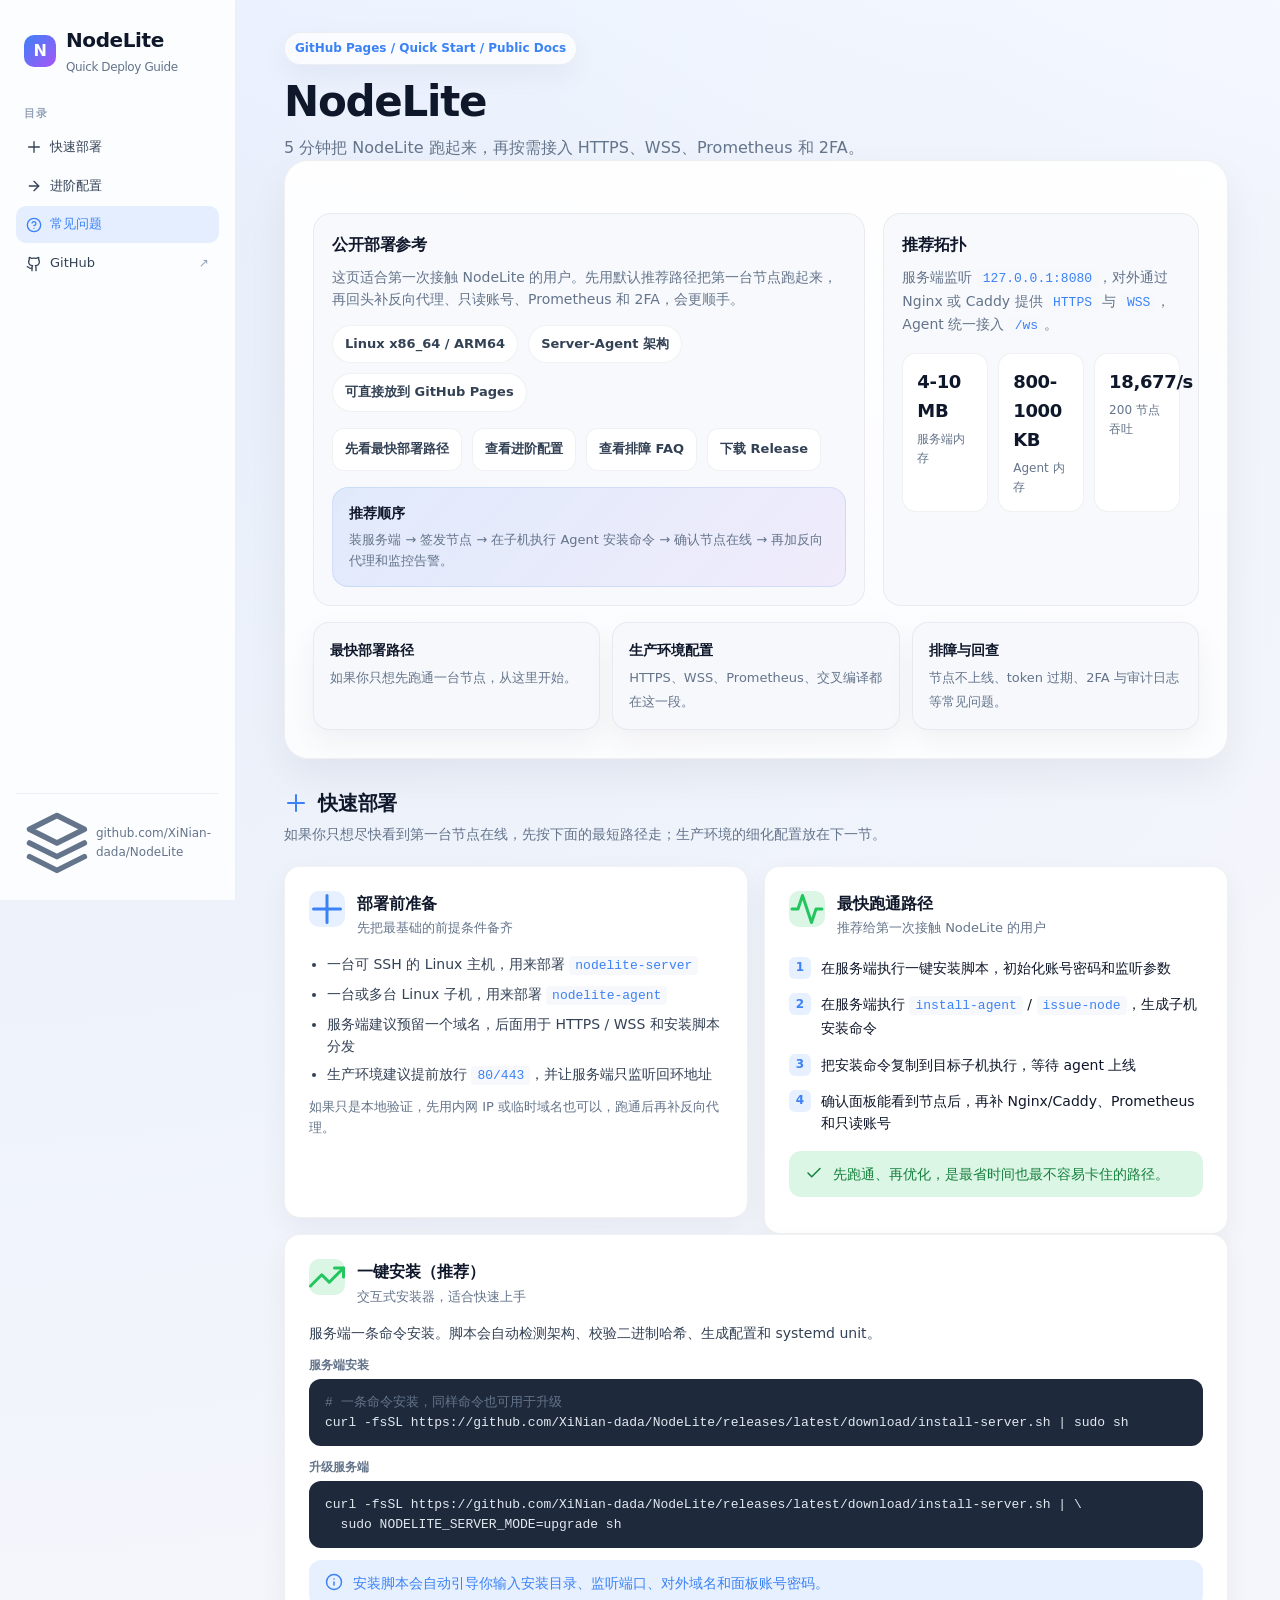
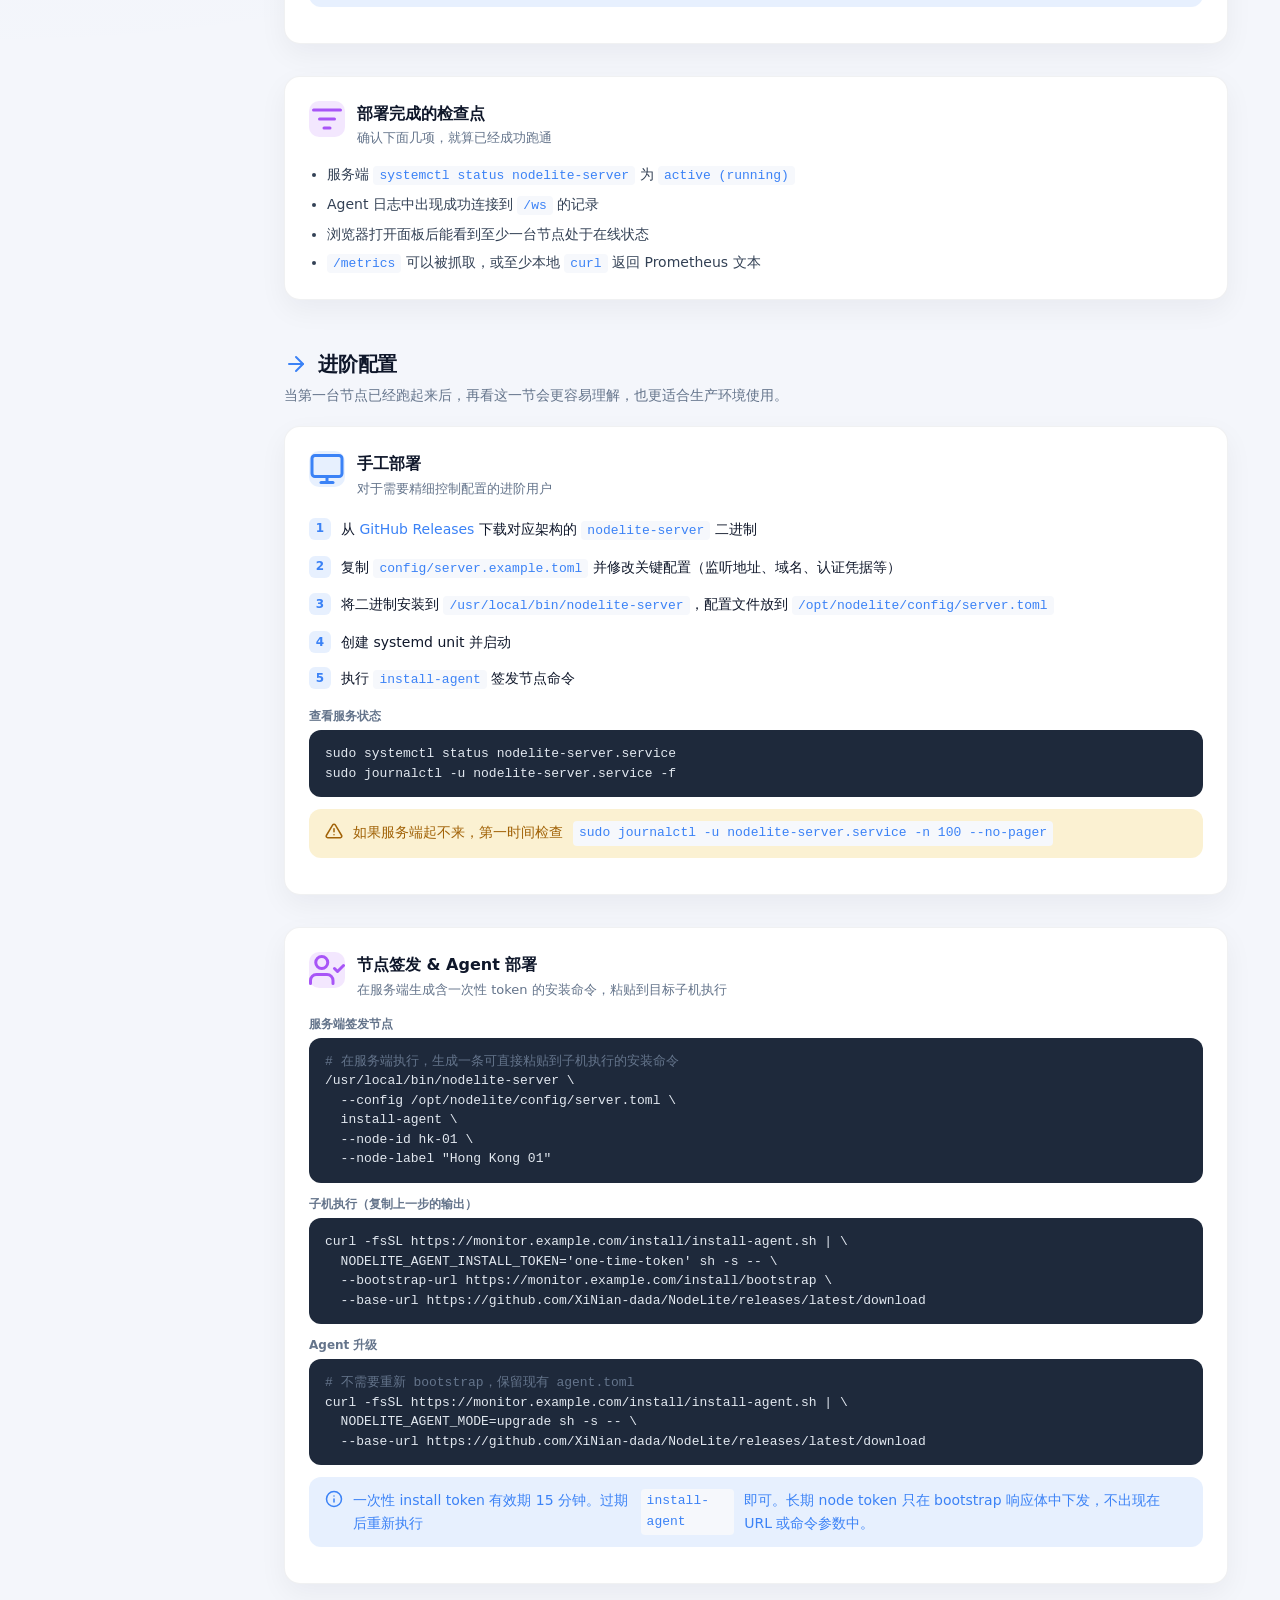
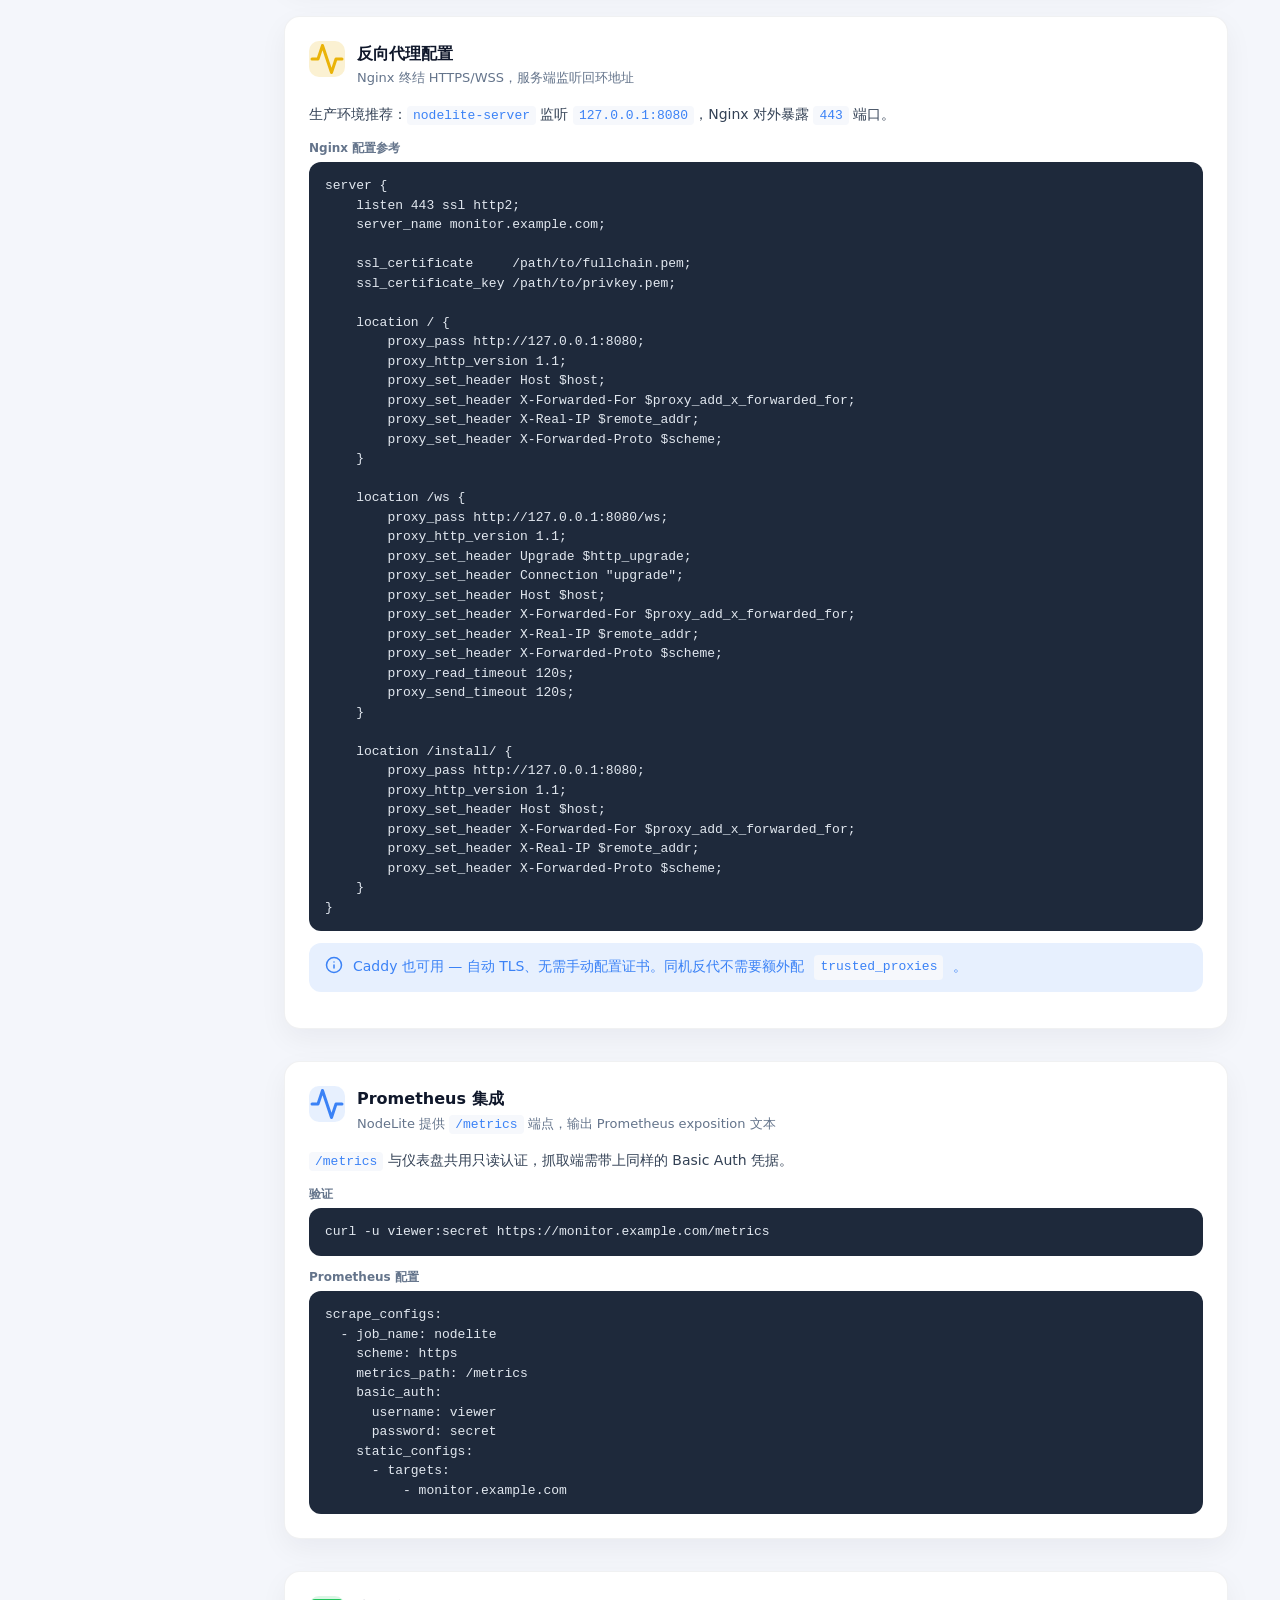
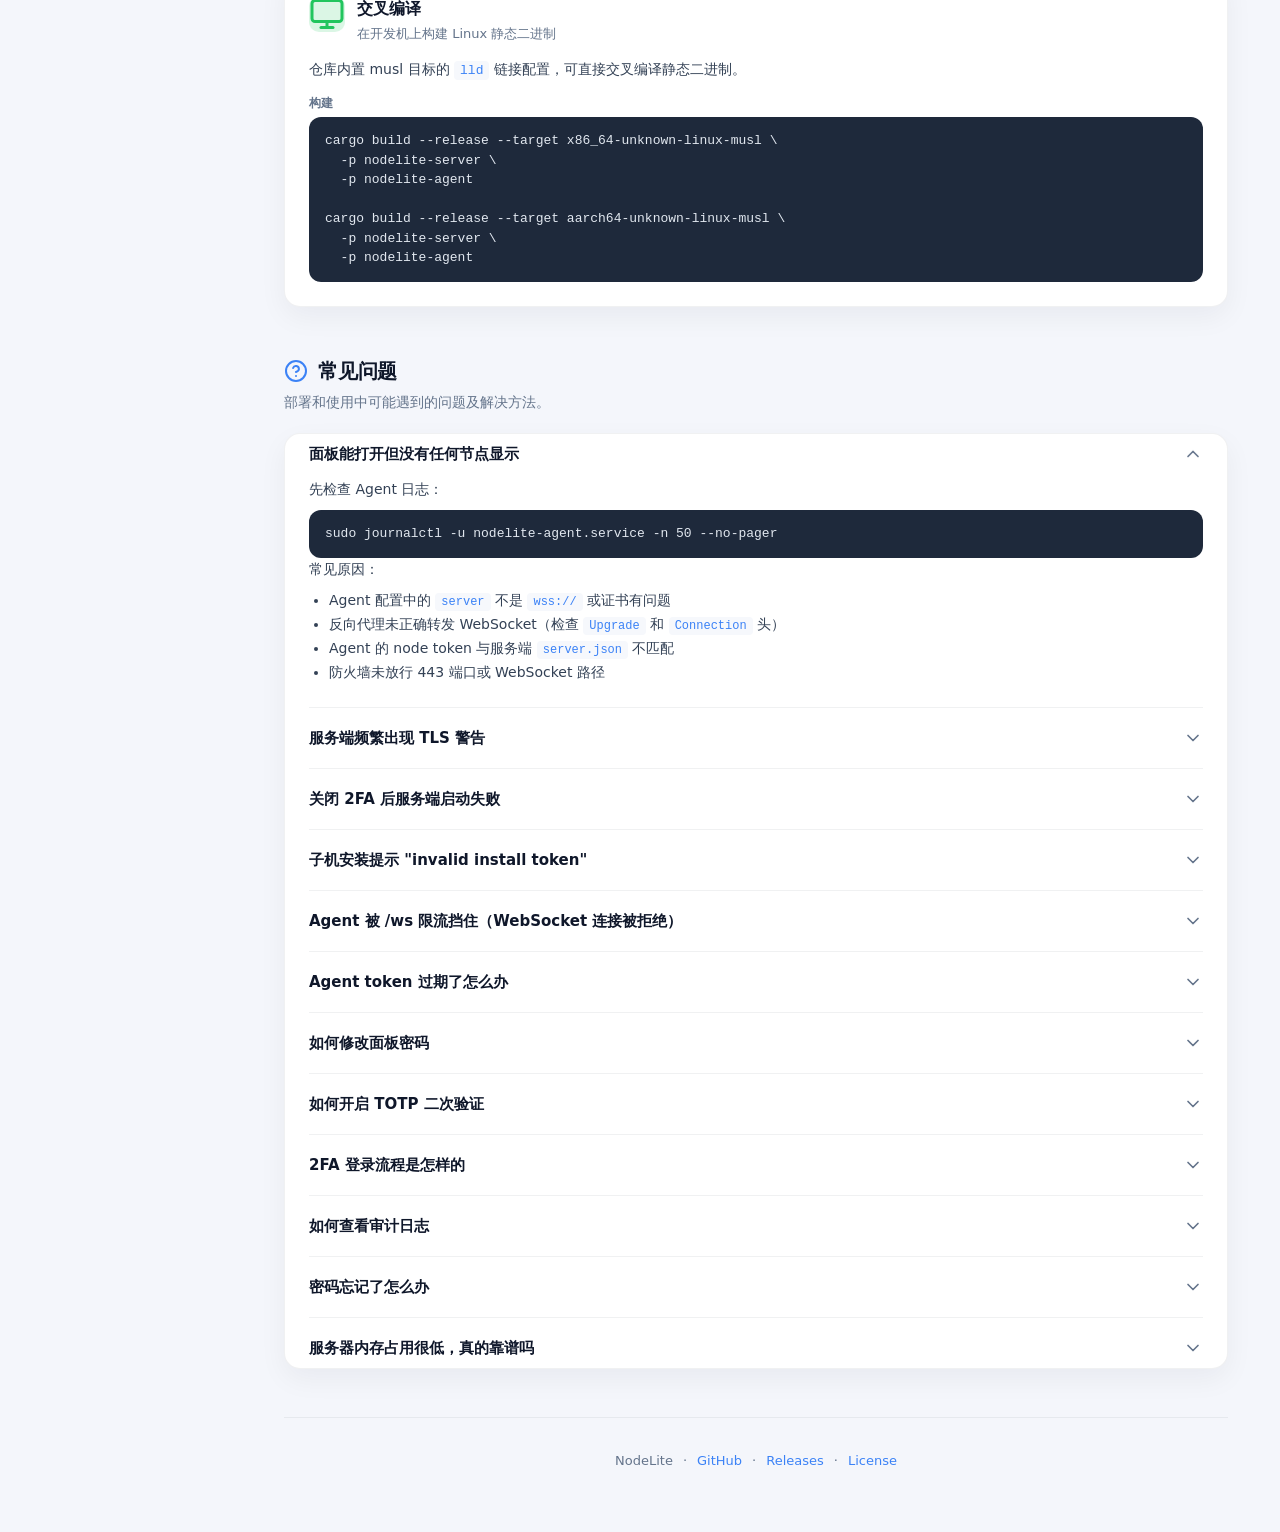
==== docs/index.html @ 8f319fcf "docs(ui): add GitHub Pages quick deploy guide" ====
<!doctype html>
<html lang="zh-CN">
  <head>
    <meta charset="utf-8" />
    <meta name="viewport" content="width=device-width, initial-scale=1" />
    <meta
      name="description"
      content="NodeLite 快速部署指南，涵盖 5 分钟上手路径、服务端安装、Agent 部署、反向代理、Prometheus 集成与常见排障。"
    />
    <title>NodeLite — 快速部署指南</title>
    <style>
      :root {
        color-scheme: light;
        --bg-app: #f4f6fb;
        --bg-sidebar: #ffffff;
        --bg-card: #ffffff;
        --bg-card-soft: #f6f8fc;
        --bg-elevated: #eef2f8;
        --border-soft: rgba(15, 23, 42, 0.06);
        --border-strong: rgba(15, 23, 42, 0.12);
        --text-primary: #0f172a;
        --text-secondary: #334155;
        --text-muted: #64748b;
        --text-dim: #94a3b8;
        --accent-blue: #3b82f6;
        --accent-blue-soft: rgba(59, 130, 246, 0.12);
        --accent-green: #22c55e;
        --accent-green-soft: rgba(34, 197, 94, 0.16);
        --accent-yellow: #eab308;
        --accent-yellow-soft: rgba(234, 179, 8, 0.18);
        --accent-red: #ef4444;
        --accent-red-soft: rgba(239, 68, 68, 0.16);
        --accent-purple: #a855f7;
        --accent-purple-soft: rgba(168, 85, 247, 0.14);
        --shadow-soft: 0 18px 40px rgba(15, 23, 42, 0.06);
        --shadow-card: 0 10px 28px rgba(15, 23, 42, 0.05);
        font-family: "Inter", "PingFang SC", "Helvetica Neue", "Segoe UI", system-ui, -apple-system, sans-serif;
      }
      * { box-sizing: border-box; }
      html {
        scroll-behavior: smooth;
        scroll-padding-top: 24px;
      }
      body {
        margin: 0;
        color: var(--text-primary);
        background:
          radial-gradient(circle at top left, rgba(59, 130, 246, 0.08), transparent 26%),
          linear-gradient(180deg, #f8faff 0%, var(--bg-app) 240px);
        font-size: 15px;
        line-height: 1.6;
        -webkit-font-smoothing: antialiased;
      }
      a {
        color: inherit;
        text-decoration: none;
      }
      button { font: inherit; }

      /* ---------- Layout ---------- */
      .app {
        display: grid;
        grid-template-columns: 236px minmax(0, 1fr);
        min-height: 100vh;
      }

      /* ---------- Sidebar ---------- */
      .sidebar {
        background: rgba(255, 255, 255, 0.84);
        backdrop-filter: blur(18px);
        border-right: 1px solid var(--border-soft);
        padding: 24px 16px;
        position: sticky;
        top: 0;
        height: 100vh;
        overflow-y: auto;
        display: flex;
        flex-direction: column;
      }
      .brand {
        display: flex;
        align-items: center;
        gap: 10px;
        font-size: 20px;
        font-weight: 700;
        letter-spacing: -0.02em;
        color: var(--text-primary);
        margin-bottom: 28px;
        padding: 0 8px;
      }
      .brand-copy small {
        display: block;
        margin-top: 2px;
        color: var(--text-muted);
        font-size: 12px;
        font-weight: 500;
      }
      .brand-icon {
        width: 32px;
        height: 32px;
        border-radius: 10px;
        background: linear-gradient(135deg, var(--accent-blue), var(--accent-purple));
        display: grid;
        place-items: center;
        color: #fff;
        font-size: 16px;
        font-weight: 700;
        flex-shrink: 0;
      }
      .nav-group {
        margin-bottom: 20px;
      }
      .nav-stack {
        display: flex;
        flex-direction: column;
        gap: 2px;
      }
      .nav-label {
        font-size: 11px;
        font-weight: 600;
        text-transform: uppercase;
        letter-spacing: 0.06em;
        color: var(--text-dim);
        padding: 0 8px;
        margin-bottom: 6px;
      }
      .nav-link {
        display: flex;
        align-items: center;
        gap: 8px;
        padding: 8px 10px;
        border-radius: 10px;
        color: var(--text-secondary);
        font-size: 13px;
        font-weight: 500;
        transition: background 120ms ease, color 120ms ease;
        cursor: pointer;
        border: 0;
        background: transparent;
        width: 100%;
        text-align: left;
      }
      .nav-link:hover { background: var(--bg-card-soft); color: var(--text-primary); }
      .nav-link.active {
        background: var(--accent-blue-soft);
        color: var(--accent-blue);
      }
      .nav-link.external::after {
        content: "↗";
        margin-left: auto;
        font-size: 12px;
        color: var(--text-dim);
      }
      .nav-link svg { width: 16px; height: 16px; flex-shrink: 0; }
      .sidebar-bottom {
        margin-top: auto;
        padding: 16px 8px 0;
        border-top: 1px solid var(--border-soft);
      }
      .sidebar-bottom a {
        color: var(--text-muted);
        font-size: 12px;
        text-decoration: none;
        display: flex;
        align-items: center;
        gap: 6px;
      }
      .sidebar-bottom a:hover { color: var(--accent-blue); }

      /* ---------- Main ---------- */
      .main {
        padding: 32px clamp(24px, 4vw, 48px) 60px;
        max-width: 1040px;
        width: 100%;
      }
      .page-header {
        margin-bottom: 28px;
      }
      .eyebrow {
        display: inline-flex;
        align-items: center;
        gap: 8px;
        padding: 6px 10px;
        border-radius: 999px;
        background: rgba(255, 255, 255, 0.72);
        border: 1px solid var(--border-soft);
        box-shadow: var(--shadow-card);
        color: var(--accent-blue);
        font-size: 12px;
        font-weight: 600;
        margin-bottom: 14px;
      }
      .page-header h1 {
        margin: 0;
        font-size: clamp(30px, 5vw, 42px);
        font-weight: 700;
        letter-spacing: -0.03em;
        line-height: 1.08;
      }
      .page-header p {
        margin: 10px 0 0;
        color: var(--text-muted);
        font-size: 16px;
        max-width: 720px;
      }
      .hero {
        background: linear-gradient(180deg, rgba(255, 255, 255, 0.92), rgba(255, 255, 255, 0.78));
        border: 1px solid var(--border-soft);
        border-radius: 24px;
        padding: 28px;
        box-shadow: var(--shadow-soft);
      }
      .hero-grid {
        display: grid;
        grid-template-columns: minmax(0, 1.4fr) minmax(260px, 0.8fr);
        gap: 18px;
        margin-top: 24px;
      }
      .hero-panel,
      .hero-mini {
        background: rgba(246, 248, 252, 0.82);
        border: 1px solid var(--border-soft);
        border-radius: 18px;
        padding: 18px;
      }
      .hero-panel h2,
      .hero-mini h2 {
        margin: 0 0 8px;
        font-size: 16px;
        letter-spacing: -0.01em;
      }
      .hero-panel p,
      .hero-mini p {
        margin: 0;
        color: var(--text-muted);
        font-size: 14px;
      }
      .hero-actions {
        display: flex;
        flex-wrap: wrap;
        gap: 10px;
        margin-top: 16px;
      }
      .action-chip {
        display: inline-flex;
        align-items: center;
        gap: 8px;
        padding: 10px 12px;
        border-radius: 12px;
        border: 1px solid var(--border-soft);
        background: var(--bg-card);
        color: var(--text-secondary);
        font-size: 13px;
        font-weight: 600;
        transition: transform 140ms ease, border-color 140ms ease, color 140ms ease;
      }
      .action-chip:hover {
        transform: translateY(-1px);
        border-color: var(--border-strong);
        color: var(--accent-blue);
      }
      .stats-row {
        display: grid;
        grid-template-columns: repeat(3, minmax(0, 1fr));
        gap: 10px;
        margin-top: 16px;
      }
      .stat-pill {
        background: var(--bg-card);
        border: 1px solid var(--border-soft);
        border-radius: 14px;
        padding: 14px;
      }
      .stat-pill strong {
        display: block;
        font-size: 18px;
        letter-spacing: -0.02em;
      }
      .stat-pill span {
        display: block;
        margin-top: 4px;
        color: var(--text-muted);
        font-size: 12px;
      }
      .tag-row {
        display: flex;
        flex-wrap: wrap;
        gap: 10px;
        margin-top: 14px;
      }
      .tag {
        display: inline-flex;
        align-items: center;
        gap: 6px;
        padding: 8px 12px;
        border-radius: 999px;
        background: var(--bg-card);
        border: 1px solid var(--border-soft);
        color: var(--text-secondary);
        font-size: 13px;
        font-weight: 600;
      }
      .hero-callout {
        margin-top: 16px;
        padding: 14px 16px;
        border-radius: 16px;
        background: linear-gradient(135deg, rgba(59, 130, 246, 0.12), rgba(168, 85, 247, 0.08));
        border: 1px solid rgba(59, 130, 246, 0.14);
      }
      .hero-callout strong {
        display: block;
        margin-bottom: 6px;
        font-size: 14px;
      }
      .hero-callout p {
        margin: 0;
        font-size: 13px;
      }

      /* ---------- Section ---------- */
      .section {
        margin-bottom: 48px;
      }
      .section-title {
        font-size: 20px;
        font-weight: 600;
        letter-spacing: -0.01em;
        margin: 0 0 4px;
        display: flex;
        align-items: center;
        gap: 10px;
      }
      .section-desc {
        color: var(--text-muted);
        font-size: 14px;
        margin: 0 0 20px;
      }

      /* ---------- Cards ---------- */
      .card {
        background: var(--bg-card);
        border: 1px solid var(--border-soft);
        border-radius: 16px;
        padding: 24px;
        margin-bottom: 16px;
        box-shadow: var(--shadow-card);
      }
      .card:last-child { margin-bottom: 0; }
      .card-hover:hover {
        border-color: var(--border-strong);
        transform: translateY(-1px);
      }
      .card-header {
        display: flex;
        align-items: flex-start;
        gap: 12px;
        margin-bottom: 14px;
      }
      .content-grid {
        display: grid;
        gap: 16px;
      }
      .content-grid.two-up {
        grid-template-columns: repeat(2, minmax(0, 1fr));
      }
      .card-icon {
        width: 36px;
        height: 36px;
        border-radius: 10px;
        display: grid;
        place-items: center;
        flex-shrink: 0;
        font-size: 16px;
      }
      .card-icon.blue { background: var(--accent-blue-soft); color: var(--accent-blue); }
      .card-icon.green { background: var(--accent-green-soft); color: var(--accent-green); }
      .card-icon.purple { background: var(--accent-purple-soft); color: var(--accent-purple); }
      .card-icon.yellow { background: var(--accent-yellow-soft); color: var(--accent-yellow); }
      .card-icon.red { background: var(--accent-red-soft); color: var(--accent-red); }
      .card-title {
        font-size: 16px;
        font-weight: 600;
        margin: 0 0 2px;
      }
      .card-sub {
        font-size: 13px;
        color: var(--text-muted);
        margin: 0;
      }
      .body-copy {
        margin: 0 0 12px;
        font-size: 14px;
        color: var(--text-secondary);
      }
      .body-copy:last-child { margin-bottom: 0; }
      .text-link {
        color: var(--accent-blue);
        text-decoration: none;
      }
      .text-link:hover { text-decoration: underline; }

      /* ---------- Steps ---------- */
      .step-list {
        list-style: none;
        padding: 0;
        margin: 0;
        counter-reset: step;
      }
      .step-list li {
        counter-increment: step;
        padding: 4px 0 4px 32px;
        position: relative;
        margin-bottom: 6px;
        font-size: 14px;
      }
      .step-list li::before {
        content: counter(step);
        position: absolute;
        left: 0;
        top: 4px;
        width: 22px;
        height: 22px;
        border-radius: 6px;
        background: var(--accent-blue-soft);
        color: var(--accent-blue);
        font-size: 12px;
        font-weight: 600;
        display: grid;
        place-items: center;
      }

      /* ---------- Command blocks ---------- */
      .cmd-block {
        margin: 12px 0;
      }
      .cmd-block:last-child { margin-bottom: 0; }
      .cmd-label {
        font-size: 12px;
        font-weight: 600;
        color: var(--text-muted);
        margin-bottom: 4px;
        display: block;
      }
      pre {
        background: #1e293b;
        color: #e2e8f0;
        border-radius: 12px;
        padding: 14px 16px;
        font-size: 13px;
        line-height: 1.5;
        overflow-x: auto;
        margin: 0;
        font-family: "SF Mono", "JetBrains Mono", "Fira Code", monospace;
      }
      pre .comment { color: #64748b; }
      code:not(pre code) {
        background: var(--bg-card-soft);
        color: var(--accent-blue);
        padding: 2px 6px;
        border-radius: 4px;
        font-size: 13px;
        font-family: "SF Mono", "JetBrains Mono", "Fira Code", monospace;
      }

      /* ---------- Alert ---------- */
      .alert {
        display: flex;
        align-items: flex-start;
        gap: 10px;
        padding: 12px 16px;
        border-radius: 12px;
        margin: 12px 0;
        font-size: 14px;
      }
      .alert svg { width: 18px; height: 18px; flex-shrink: 0; margin-top: 1px; }
      .alert.info {
        background: var(--accent-blue-soft);
        color: var(--accent-blue);
      }
      .alert.warn {
        background: var(--accent-yellow-soft);
        color: #a16207;
      }
      .alert.good {
        background: var(--accent-green-soft);
        color: #15803d;
      }

      /* ---------- Faq ---------- */
      .faq-item {
        border-bottom: 1px solid var(--border-soft);
        padding: 18px 0;
      }
      .faq-item:first-child { padding-top: 0; }
      .faq-item:last-child { border-bottom: 0; padding-bottom: 0; }
      .faq-q {
        width: 100%;
        display: flex;
        justify-content: space-between;
        align-items: center;
        gap: 12px;
        cursor: pointer;
        border: 0;
        background: transparent;
        padding: 0;
        text-align: left;
        -webkit-user-select: none;
        user-select: none;
      }
      .faq-q-text {
        font-size: 15px;
        font-weight: 600;
        color: var(--text-primary);
        margin: 0;
      }
      .faq-chevron {
        width: 20px;
        height: 20px;
        color: var(--text-muted);
        flex-shrink: 0;
        transition: transform 200ms ease;
      }
      .faq-item.open .faq-chevron { transform: rotate(180deg); }
      .faq-a {
        max-height: 0;
        overflow: hidden;
        transition: max-height 240ms ease, opacity 200ms ease;
        opacity: 0;
      }
      .faq-a[hidden] { display: block; }
      .faq-item.open .faq-a {
        max-height: 720px;
        opacity: 1;
      }
      .faq-a-inner {
        padding-top: 12px;
        font-size: 14px;
        color: var(--text-secondary);
        line-height: 1.7;
      }
      .faq-a-inner p { margin: 0 0 8px; }
      .faq-a-inner p:last-child { margin-bottom: 0; }
      .faq-a-inner code { font-size: 12px; }
      .faq-a-inner ul { margin: 4px 0; padding-left: 20px; }

      .faq-card { padding: 8px 24px; }
      .mini-list {
        margin: 10px 0 0;
        padding-left: 18px;
        color: var(--text-secondary);
        font-size: 14px;
      }
      .mini-list li + li { margin-top: 6px; }
      .inline-note {
        margin-top: 10px;
        color: var(--text-muted);
        font-size: 13px;
      }
      .jump-grid {
        display: grid;
        grid-template-columns: repeat(3, minmax(0, 1fr));
        gap: 12px;
        margin-top: 16px;
      }
      .jump-card {
        display: block;
        padding: 16px;
        border-radius: 16px;
        background: var(--bg-card-soft);
        border: 1px solid var(--border-soft);
        box-shadow: var(--shadow-card);
        transition: transform 140ms ease, border-color 140ms ease;
      }
      .jump-card:hover {
        transform: translateY(-1px);
        border-color: var(--border-strong);
      }
      .jump-card strong {
        display: block;
        margin-bottom: 4px;
        font-size: 14px;
      }
      .jump-card span {
        color: var(--text-muted);
        font-size: 13px;
      }
      .footer {
        margin-top: 48px;
        padding-top: 20px;
        border-top: 1px solid var(--border-soft);
        text-align: center;
        color: var(--text-muted);
        font-size: 13px;
      }
      .footer-links {
        display: inline-flex;
        align-items: center;
        gap: 10px;
        flex-wrap: wrap;
        justify-content: center;
      }
      .footer-links a {
        color: var(--accent-blue);
      }
      .footer-links a:hover { text-decoration: underline; }

      /* ---------- Responsive ---------- */
      @media (max-width: 768px) {
        .app { grid-template-columns: 1fr; }
        .sidebar {
          position: static;
          height: auto;
          padding: 16px;
          border-right: 0;
          border-bottom: 1px solid var(--border-soft);
        }
        .brand { margin-bottom: 16px; }
        .nav-group { margin-bottom: 0; }
        .nav-stack {
          flex-direction: row;
          flex-wrap: wrap;
          gap: 8px;
        }
        .nav-link {
          width: auto;
          border: 1px solid var(--border-soft);
          background: var(--bg-card);
        }
        .sidebar-bottom { display: none; }
        .main { padding: 20px 16px 40px; }
        .page-header h1 { font-size: 28px; }
        .page-header p { font-size: 15px; }
        .hero { padding: 20px; border-radius: 20px; }
        .hero-grid,
        .stats-row,
        .content-grid.two-up,
        .jump-grid { grid-template-columns: 1fr; }
        .card { padding: 20px; }
        .faq-card { padding: 8px 20px; }
      }

      /* ---------- Print ---------- */
      @media print {
        .sidebar { display: none; }
        .app { grid-template-columns: 1fr; }
        .hero { box-shadow: none; }
        .faq-chevron { display: none; }
        .faq-a { max-height: none; opacity: 1; }
      }

      /* ---------- Scrollbar ---------- */
      ::-webkit-scrollbar { width: 6px; height: 6px; }
      ::-webkit-scrollbar-track { background: transparent; }
      ::-webkit-scrollbar-thumb { background: var(--border-strong); border-radius: 3px; }
      ::-webkit-scrollbar-thumb:hover { background: var(--text-dim); }
    </style>
  </head>
  <body>
    <div class="app">
      <!-- Sidebar -->
      <aside class="sidebar">
        <div class="brand">
          <div class="brand-icon">N</div>
          <div class="brand-copy">
            NodeLite
            <small>Quick Deploy Guide</small>
          </div>
        </div>

        <div class="nav-group">
          <div class="nav-label">目录</div>
          <nav class="nav-stack" aria-label="页面导航">
            <a class="nav-link active" href="#deploy">
              <svg viewBox="0 0 24 24" fill="none" stroke="currentColor" stroke-width="2" stroke-linecap="round" stroke-linejoin="round"><path d="M4 12h16"/><path d="M12 4v16"/></svg>
              快速部署
            </a>
            <a class="nav-link" href="#advanced">
              <svg viewBox="0 0 24 24" fill="none" stroke="currentColor" stroke-width="2" stroke-linecap="round" stroke-linejoin="round"><path d="M5 12h14"/><path d="M12 5l7 7-7 7"/></svg>
              进阶配置
            </a>
            <a class="nav-link" href="#faq">
              <svg viewBox="0 0 24 24" fill="none" stroke="currentColor" stroke-width="2" stroke-linecap="round" stroke-linejoin="round"><circle cx="12" cy="12" r="10"/><path d="M9.09 9a3 3 0 0 1 5.83 1c0 2-3 3-3 3"/><line x1="12" y1="17" x2="12.01" y2="17"/></svg>
              常见问题
            </a>
            <a class="nav-link external" href="https://github.com/XiNian-dada/NodeLite" target="_blank" rel="noreferrer">
              <svg viewBox="0 0 24 24" fill="none" stroke="currentColor" stroke-width="2" stroke-linecap="round" stroke-linejoin="round"><path d="M15 22v-4a4.8 4.8 0 0 0-1-3.5c3 0 6-2 6-5.5.08-1.25-.27-2.48-1-3.5.28-1.15.28-2.35 0-3.5 0 0-1 0-3 1.5-2.64-.5-5.36-.5-8 0C6 2 5 2 5 2c-.3 1.15-.3 2.35 0 3.5A5.403 5.403 0 0 0 4 9c0 3.5 3 5.5 6 5.5-.39.49-.68 1.05-.85 1.65-.17.6-.22 1.23-.15 1.85v4"/><path d="M9 18c-4.51 2-5-2-7-2"/></svg>
              GitHub
            </a>
          </nav>
        </div>

        <div class="sidebar-bottom">
          <a href="https://github.com/XiNian-dada/NodeLite" target="_blank" rel="noreferrer">
            <svg viewBox="0 0 24 24" fill="none" stroke="currentColor" stroke-width="2" stroke-linecap="round" stroke-linejoin="round"><path d="M12 2L2 7l10 5 10-5-10-5z"/><path d="M2 17l10 5 10-5"/><path d="M2 12l10 5 10-5"/></svg>
            github.com/XiNian-dada/NodeLite
          </a>
        </div>
      </aside>

      <!-- Main -->
      <main class="main">
        <div class="page-header">
          <div class="eyebrow">GitHub Pages / Quick Start / Public Docs</div>
          <h1>NodeLite</h1>
          <p>5 分钟把 NodeLite 跑起来，再按需接入 HTTPS、WSS、Prometheus 和 2FA。</p>
          <div class="hero">
            <div class="hero-grid">
              <div class="hero-panel">
                <h2>公开部署参考</h2>
                <p>这页适合第一次接触 NodeLite 的用户。先用默认推荐路径把第一台节点跑起来，再回头补反向代理、只读账号、Prometheus 和 2FA，会更顺手。</p>
                <div class="tag-row">
                  <span class="tag">Linux x86_64 / ARM64</span>
                  <span class="tag">Server-Agent 架构</span>
                  <span class="tag">可直接放到 GitHub Pages</span>
                </div>
                <div class="hero-actions">
                  <a class="action-chip" href="#deploy">先看最快部署路径</a>
                  <a class="action-chip" href="#advanced">查看进阶配置</a>
                  <a class="action-chip" href="#faq">查看排障 FAQ</a>
                  <a class="action-chip" href="https://github.com/XiNian-dada/NodeLite/releases" target="_blank" rel="noreferrer">下载 Release</a>
                </div>
                <div class="hero-callout">
                  <strong>推荐顺序</strong>
                  <p>装服务端 → 签发节点 → 在子机执行 Agent 安装命令 → 确认节点在线 → 再加反向代理和监控告警。</p>
                </div>
              </div>
              <div class="hero-mini">
                <h2>推荐拓扑</h2>
                <p>服务端监听 <code>127.0.0.1:8080</code>，对外通过 Nginx 或 Caddy 提供 <code>HTTPS</code> 与 <code>WSS</code>，Agent 统一接入 <code>/ws</code>。</p>
                <div class="stats-row">
                  <div class="stat-pill">
                    <strong>4-10 MB</strong>
                    <span>服务端内存</span>
                  </div>
                  <div class="stat-pill">
                    <strong>800-1000 KB</strong>
                    <span>Agent 内存</span>
                  </div>
                  <div class="stat-pill">
                    <strong>18,677/s</strong>
                    <span>200 节点吞吐</span>
                  </div>
                </div>
              </div>
            </div>
            <div class="jump-grid">
              <a class="jump-card" href="#deploy">
                <strong>最快部署路径</strong>
                <span>如果你只想先跑通一台节点，从这里开始。</span>
              </a>
              <a class="jump-card" href="#advanced">
                <strong>生产环境配置</strong>
                <span>HTTPS、WSS、Prometheus、交叉编译都在这一段。</span>
              </a>
              <a class="jump-card" href="#faq">
                <strong>排障与回查</strong>
                <span>节点不上线、token 过期、2FA 与审计日志等常见问题。</span>
              </a>
            </div>
          </div>
        </div>

        <!-- ==================== 快速部署 ==================== -->
        <section class="section" id="deploy">
          <h2 class="section-title">
            <svg width="24" height="24" viewBox="0 0 24 24" fill="none" stroke="var(--accent-blue)" stroke-width="2" stroke-linecap="round" stroke-linejoin="round"><path d="M4 12h16"/><path d="M12 4v16"/></svg>
            快速部署
          </h2>
          <p class="section-desc">如果你只想尽快看到第一台节点在线，先按下面的最短路径走；生产环境的细化配置放在下一节。</p>

          <div class="content-grid two-up">
          <div class="card card-hover">
            <div class="card-header">
              <div class="card-icon blue">
                <svg viewBox="0 0 24 24" fill="none" stroke="currentColor" stroke-width="2" stroke-linecap="round" stroke-linejoin="round"><path d="M3 12h18"/><path d="M12 3v18"/></svg>
              </div>
              <div>
                <h3 class="card-title">部署前准备</h3>
                <p class="card-sub">先把最基础的前提条件备齐</p>
              </div>
            </div>
            <ul class="mini-list">
              <li>一台可 SSH 的 Linux 主机，用来部署 <code>nodelite-server</code></li>
              <li>一台或多台 Linux 子机，用来部署 <code>nodelite-agent</code></li>
              <li>服务端建议预留一个域名，后面用于 HTTPS / WSS 和安装脚本分发</li>
              <li>生产环境建议提前放行 <code>80/443</code>，并让服务端只监听回环地址</li>
            </ul>
            <p class="inline-note">如果只是本地验证，先用内网 IP 或临时域名也可以，跑通后再补反向代理。</p>
          </div>

          <div class="card card-hover">
            <div class="card-header">
              <div class="card-icon green">
                <svg viewBox="0 0 24 24" fill="none" stroke="currentColor" stroke-width="2" stroke-linecap="round" stroke-linejoin="round"><polyline points="22 12 18 12 15 21 9 3 6 12 2 12"/></svg>
              </div>
              <div>
                <h3 class="card-title">最快跑通路径</h3>
                <p class="card-sub">推荐给第一次接触 NodeLite 的用户</p>
              </div>
            </div>
            <ol class="step-list">
              <li>在服务端执行一键安装脚本，初始化账号密码和监听参数</li>
              <li>在服务端执行 <code>install-agent</code> / <code>issue-node</code>，生成子机安装命令</li>
              <li>把安装命令复制到目标子机执行，等待 agent 上线</li>
              <li>确认面板能看到节点后，再补 Nginx/Caddy、Prometheus 和只读账号</li>
            </ol>
            <div class="alert good">
              <svg viewBox="0 0 24 24" fill="none" stroke="currentColor" stroke-width="2" stroke-linecap="round" stroke-linejoin="round"><path d="M20 6L9 17l-5-5"/></svg>
              先跑通、再优化，是最省时间也最不容易卡住的路径。
            </div>
          </div>
          </div>

          <div class="content-grid">
          <!-- 一键安装 -->
          <div class="card card-hover">
            <div class="card-header">
              <div class="card-icon green">
                <svg viewBox="0 0 24 24" fill="none" stroke="currentColor" stroke-width="2" stroke-linecap="round" stroke-linejoin="round"><polyline points="23 6 13.5 15.5 8.5 10.5 1 18"/><polyline points="17 6 23 6 23 12"/></svg>
              </div>
              <div>
                <h3 class="card-title">一键安装（推荐）</h3>
                <p class="card-sub">交互式安装器，适合快速上手</p>
              </div>
            </div>
            <p class="body-copy">
              服务端一条命令安装。脚本会自动检测架构、校验二进制哈希、生成配置和 systemd unit。
            </p>

            <div class="cmd-block">
              <span class="cmd-label">服务端安装</span>
              <pre><span class="comment"># 一条命令安装，同样命令也可用于升级</span>
curl -fsSL https://github.com/XiNian-dada/NodeLite/releases/latest/download/install-server.sh | sudo sh</pre>
            </div>

            <div class="cmd-block">
              <span class="cmd-label">升级服务端</span>
              <pre>curl -fsSL https://github.com/XiNian-dada/NodeLite/releases/latest/download/install-server.sh | \
  sudo NODELITE_SERVER_MODE=upgrade sh</pre>
            </div>

            <div class="alert info">
              <svg viewBox="0 0 24 24" fill="none" stroke="currentColor" stroke-width="2" stroke-linecap="round" stroke-linejoin="round"><circle cx="12" cy="12" r="10"/><line x1="12" y1="16" x2="12" y2="12"/><line x1="12" y1="8" x2="12.01" y2="8"/></svg>
              安装脚本会自动引导你输入安装目录、监听端口、对外域名和面板账号密码。
            </div>
          </div>

          <div class="card card-hover">
            <div class="card-header">
              <div class="card-icon purple">
                <svg viewBox="0 0 24 24" fill="none" stroke="currentColor" stroke-width="2" stroke-linecap="round" stroke-linejoin="round"><path d="M3 6h18"/><path d="M7 12h10"/><path d="M10 18h4"/></svg>
              </div>
              <div>
                <h3 class="card-title">部署完成的检查点</h3>
                <p class="card-sub">确认下面几项，就算已经成功跑通</p>
              </div>
            </div>
            <ul class="mini-list">
              <li>服务端 <code>systemctl status nodelite-server</code> 为 <code>active (running)</code></li>
              <li>Agent 日志中出现成功连接到 <code>/ws</code> 的记录</li>
              <li>浏览器打开面板后能看到至少一台节点处于在线状态</li>
              <li><code>/metrics</code> 可以被抓取，或至少本地 <code>curl</code> 返回 Prometheus 文本</li>
            </ul>
          </div>
          </div>
        </section>

        <!-- ==================== 进阶配置 ==================== -->
        <section class="section" id="advanced">
          <h2 class="section-title">
            <svg width="24" height="24" viewBox="0 0 24 24" fill="none" stroke="var(--accent-blue)" stroke-width="2" stroke-linecap="round" stroke-linejoin="round"><path d="M5 12h14"/><path d="M12 5l7 7-7 7"/></svg>
            进阶配置
          </h2>
          <p class="section-desc">当第一台节点已经跑起来后，再看这一节会更容易理解，也更适合生产环境使用。</p>

          <div class="content-grid">
          <!-- 手工部署服务端 -->
          <div class="card card-hover">
            <div class="card-header">
              <div class="card-icon blue">
                <svg viewBox="0 0 24 24" fill="none" stroke="currentColor" stroke-width="2" stroke-linecap="round" stroke-linejoin="round"><rect x="2" y="3" width="20" height="14" rx="2" ry="2"/><line x1="8" y1="21" x2="16" y2="21"/><line x1="12" y1="17" x2="12" y2="21"/></svg>
              </div>
              <div>
                <h3 class="card-title">手工部署</h3>
                <p class="card-sub">对于需要精细控制配置的进阶用户</p>
              </div>
            </div>
            <ol class="step-list">
              <li>从 <a href="https://github.com/XiNian-dada/NodeLite/releases" target="_blank" rel="noreferrer" class="text-link">GitHub Releases</a> 下载对应架构的 <code>nodelite-server</code> 二进制</li>
              <li>复制 <code>config/server.example.toml</code> 并修改关键配置（监听地址、域名、认证凭据等）</li>
              <li>将二进制安装到 <code>/usr/local/bin/nodelite-server</code>，配置文件放到 <code>/opt/nodelite/config/server.toml</code></li>
              <li>创建 systemd unit 并启动</li>
              <li>执行 <code>install-agent</code> 签发节点命令</li>
            </ol>

            <div class="cmd-block">
              <span class="cmd-label">查看服务状态</span>
              <pre>sudo systemctl status nodelite-server.service
sudo journalctl -u nodelite-server.service -f</pre>
            </div>

            <div class="alert warn">
              <svg viewBox="0 0 24 24" fill="none" stroke="currentColor" stroke-width="2" stroke-linecap="round" stroke-linejoin="round"><path d="M10.29 3.86L1.82 18a2 2 0 0 0 1.71 3h16.94a2 2 0 0 0 1.71-3L13.71 3.86a2 2 0 0 0-3.42 0z"/><line x1="12" y1="9" x2="12" y2="13"/><line x1="12" y1="17" x2="12.01" y2="17"/></svg>
              如果服务端起不来，第一时间检查 <code>sudo journalctl -u nodelite-server.service -n 100 --no-pager</code>
            </div>
          </div>

          <!-- 节点签发与 Agent 安装 -->
          <div class="card card-hover">
            <div class="card-header">
              <div class="card-icon purple">
                <svg viewBox="0 0 24 24" fill="none" stroke="currentColor" stroke-width="2" stroke-linecap="round" stroke-linejoin="round"><path d="M16 21v-2a4 4 0 0 0-4-4H5a4 4 0 0 0-4 4v2"/><circle cx="8.5" cy="7" r="4"/><polyline points="17 11 19 13 23 9"/></svg>
              </div>
              <div>
                <h3 class="card-title">节点签发 &amp; Agent 部署</h3>
                <p class="card-sub">在服务端生成含一次性 token 的安装命令，粘贴到目标子机执行</p>
              </div>
            </div>

            <div class="cmd-block">
              <span class="cmd-label">服务端签发节点</span>
              <pre><span class="comment"># 在服务端执行，生成一条可直接粘贴到子机执行的安装命令</span>
/usr/local/bin/nodelite-server \
  --config /opt/nodelite/config/server.toml \
  install-agent \
  --node-id hk-01 \
  --node-label "Hong Kong 01"</pre>
            </div>

            <div class="cmd-block">
              <span class="cmd-label">子机执行（复制上一步的输出）</span>
              <pre>curl -fsSL https://monitor.example.com/install/install-agent.sh | \
  NODELITE_AGENT_INSTALL_TOKEN='one-time-token' sh -s -- \
  --bootstrap-url https://monitor.example.com/install/bootstrap \
  --base-url https://github.com/XiNian-dada/NodeLite/releases/latest/download</pre>
            </div>

            <div class="cmd-block">
              <span class="cmd-label">Agent 升级</span>
              <pre><span class="comment"># 不需要重新 bootstrap，保留现有 agent.toml</span>
curl -fsSL https://monitor.example.com/install/install-agent.sh | \
  NODELITE_AGENT_MODE=upgrade sh -s -- \
  --base-url https://github.com/XiNian-dada/NodeLite/releases/latest/download</pre>
            </div>

            <div class="alert info">
              <svg viewBox="0 0 24 24" fill="none" stroke="currentColor" stroke-width="2" stroke-linecap="round" stroke-linejoin="round"><circle cx="12" cy="12" r="10"/><line x1="12" y1="16" x2="12" y2="12"/><line x1="12" y1="8" x2="12.01" y2="8"/></svg>
              一次性 install token 有效期 15 分钟。过期后重新执行 <code>install-agent</code> 即可。长期 node token 只在 bootstrap 响应体中下发，不出现在 URL 或命令参数中。
            </div>
          </div>

          <!-- 反向代理 -->
          <div class="card card-hover">
            <div class="card-header">
              <div class="card-icon yellow">
                <svg viewBox="0 0 24 24" fill="none" stroke="currentColor" stroke-width="2" stroke-linecap="round" stroke-linejoin="round"><path d="M22 12h-4l-3 9L9 3l-3 9H2"/></svg>
              </div>
              <div>
                <h3 class="card-title">反向代理配置</h3>
                <p class="card-sub">Nginx 终结 HTTPS/WSS，服务端监听回环地址</p>
              </div>
            </div>
            <p class="body-copy">
              生产环境推荐：<code>nodelite-server</code> 监听 <code>127.0.0.1:8080</code>，Nginx 对外暴露 <code>443</code> 端口。
            </p>

            <div class="cmd-block">
              <span class="cmd-label">Nginx 配置参考</span>
              <pre>server {
    listen 443 ssl http2;
    server_name monitor.example.com;

    ssl_certificate     /path/to/fullchain.pem;
    ssl_certificate_key /path/to/privkey.pem;

    location / {
        proxy_pass http://127.0.0.1:8080;
        proxy_http_version 1.1;
        proxy_set_header Host $host;
        proxy_set_header X-Forwarded-For $proxy_add_x_forwarded_for;
        proxy_set_header X-Real-IP $remote_addr;
        proxy_set_header X-Forwarded-Proto $scheme;
    }

    location /ws {
        proxy_pass http://127.0.0.1:8080/ws;
        proxy_http_version 1.1;
        proxy_set_header Upgrade $http_upgrade;
        proxy_set_header Connection "upgrade";
        proxy_set_header Host $host;
        proxy_set_header X-Forwarded-For $proxy_add_x_forwarded_for;
        proxy_set_header X-Real-IP $remote_addr;
        proxy_set_header X-Forwarded-Proto $scheme;
        proxy_read_timeout 120s;
        proxy_send_timeout 120s;
    }

    location /install/ {
        proxy_pass http://127.0.0.1:8080;
        proxy_http_version 1.1;
        proxy_set_header Host $host;
        proxy_set_header X-Forwarded-For $proxy_add_x_forwarded_for;
        proxy_set_header X-Real-IP $remote_addr;
        proxy_set_header X-Forwarded-Proto $scheme;
    }
}</pre>
            </div>

            <div class="alert info">
              <svg viewBox="0 0 24 24" fill="none" stroke="currentColor" stroke-width="2" stroke-linecap="round" stroke-linejoin="round"><circle cx="12" cy="12" r="10"/><line x1="12" y1="16" x2="12" y2="12"/><line x1="12" y1="8" x2="12.01" y2="8"/></svg>
              Caddy 也可用 — 自动 TLS、无需手动配置证书。同机反代不需要额外配 <code>trusted_proxies</code>。
            </div>
          </div>

          <!-- Prometheus -->
          <div class="card card-hover">
            <div class="card-header">
              <div class="card-icon blue">
                <svg viewBox="0 0 24 24" fill="none" stroke="currentColor" stroke-width="2" stroke-linecap="round" stroke-linejoin="round"><polyline points="22 12 18 12 15 21 9 3 6 12 2 12"/></svg>
              </div>
              <div>
                <h3 class="card-title">Prometheus 集成</h3>
                <p class="card-sub">NodeLite 提供 <code>/metrics</code> 端点，输出 Prometheus exposition 文本</p>
              </div>
            </div>
            <p class="body-copy">
              <code>/metrics</code> 与仪表盘共用只读认证，抓取端需带上同样的 Basic Auth 凭据。
            </p>
            <div class="cmd-block">
              <span class="cmd-label">验证</span>
              <pre>curl -u viewer:secret https://monitor.example.com/metrics</pre>
            </div>
            <div class="cmd-block">
              <span class="cmd-label">Prometheus 配置</span>
              <pre>scrape_configs:
  - job_name: nodelite
    scheme: https
    metrics_path: /metrics
    basic_auth:
      username: viewer
      password: secret
    static_configs:
      - targets:
          - monitor.example.com</pre>
            </div>
          </div>

          <!-- 交叉编译 -->
          <div class="card card-hover">
            <div class="card-header">
              <div class="card-icon green">
                <svg viewBox="0 0 24 24" fill="none" stroke="currentColor" stroke-width="2" stroke-linecap="round" stroke-linejoin="round"><rect x="2" y="3" width="20" height="14" rx="2" ry="2"/><line x1="8" y1="21" x2="16" y2="21"/><line x1="12" y1="17" x2="12" y2="21"/></svg>
              </div>
              <div>
                <h3 class="card-title">交叉编译</h3>
                <p class="card-sub">在开发机上构建 Linux 静态二进制</p>
              </div>
            </div>
            <p class="body-copy">
              仓库内置 musl 目标的 <code>lld</code> 链接配置，可直接交叉编译静态二进制。
            </p>
            <div class="cmd-block">
              <span class="cmd-label">构建</span>
              <pre>cargo build --release --target x86_64-unknown-linux-musl \
  -p nodelite-server \
  -p nodelite-agent

cargo build --release --target aarch64-unknown-linux-musl \
  -p nodelite-server \
  -p nodelite-agent</pre>
            </div>
          </div>
          </div>
        </section>

        <!-- ==================== 常见问题 ==================== -->
        <section class="section" id="faq">
          <h2 class="section-title">
            <svg width="24" height="24" viewBox="0 0 24 24" fill="none" stroke="var(--accent-blue)" stroke-width="2" stroke-linecap="round" stroke-linejoin="round"><circle cx="12" cy="12" r="10"/><path d="M9.09 9a3 3 0 0 1 5.83 1c0 2-3 3-3 3"/><line x1="12" y1="17" x2="12.01" y2="17"/></svg>
            常见问题
          </h2>
          <p class="section-desc">部署和使用中可能遇到的问题及解决方法。</p>

          <div class="card faq-card">
            <div class="faq-item open">
              <button class="faq-q" type="button" aria-expanded="true">
                <h4 class="faq-q-text">面板能打开但没有任何节点显示</h4>
                <svg class="faq-chevron" viewBox="0 0 24 24" fill="none" stroke="currentColor" stroke-width="2" stroke-linecap="round" stroke-linejoin="round"><polyline points="6 9 12 15 18 9"/></svg>
              </button>
              <div class="faq-a">
                <div class="faq-a-inner">
                  <p>先检查 Agent 日志：</p>
                  <pre>sudo journalctl -u nodelite-agent.service -n 50 --no-pager</pre>
                  <p>常见原因：</p>
                  <ul>
                    <li>Agent 配置中的 <code>server</code> 不是 <code>wss://</code> 或证书有问题</li>
                    <li>反向代理未正确转发 WebSocket（检查 <code>Upgrade</code> 和 <code>Connection</code> 头）</li>
                    <li>Agent 的 node token 与服务端 <code>server.json</code> 不匹配</li>
                    <li>防火墙未放行 443 端口或 WebSocket 路径</li>
                  </ul>
                </div>
              </div>
            </div>

            <div class="faq-item">
              <button class="faq-q" type="button" aria-expanded="false">
                <h4 class="faq-q-text">服务端频繁出现 TLS 警告</h4>
                <svg class="faq-chevron" viewBox="0 0 24 24" fill="none" stroke="currentColor" stroke-width="2" stroke-linecap="round" stroke-linejoin="round"><polyline points="6 9 12 15 18 9"/></svg>
              </button>
              <div class="faq-a" hidden>
                <div class="faq-a-inner">
                  <p>你仍然在使用 <code>http://</code> 或 <code>ws://</code> 明文链路。NodeLite 会在启动日志中每隔一段时间输出不安全传输警告。</p>
                  <p>解决方法：配置 Nginx/Caddy 终结 HTTPS/WSS，确保 <code>server.toml</code> 中的 <code>public_base_url</code> 以 <code>https://</code> 开头。</p>
                </div>
              </div>
            </div>

            <div class="faq-item">
              <button class="faq-q" type="button" aria-expanded="false">
                <h4 class="faq-q-text">关闭 2FA 后服务端启动失败</h4>
                <svg class="faq-chevron" viewBox="0 0 24 24" fill="none" stroke="currentColor" stroke-width="2" stroke-linecap="round" stroke-linejoin="round"><polyline points="6 9 12 15 18 9"/></svg>
              </button>
              <div class="faq-a" hidden>
                <div class="faq-a-inner">
                  <p>请升级到 <code>1.2.16</code> 或更新版本。旧版本中即使 2FA 关闭，服务端也会因为 <code>totp_secret</code> 配置而拒绝启动。</p>
                  <p>如果你不想升级，临时方案是删除 <code>server.toml</code> 中的 <code>totp_secret</code> 字段。</p>
                </div>
              </div>
            </div>

            <div class="faq-item">
              <button class="faq-q" type="button" aria-expanded="false">
                <h4 class="faq-q-text">子机安装提示 "invalid install token"</h4>
                <svg class="faq-chevron" viewBox="0 0 24 24" fill="none" stroke="currentColor" stroke-width="2" stroke-linecap="round" stroke-linejoin="round"><polyline points="6 9 12 15 18 9"/></svg>
              </button>
              <div class="faq-a" hidden>
                <div class="faq-a-inner">
                  <p>一次性 install token 有效期只有 <strong>15 分钟</strong>。超时后需要在服务端重新执行 <code>install-agent</code> 或 <code>issue-node</code> 来生成新的 token。</p>
                  <pre>/usr/local/bin/nodelite-server \
  --config /opt/nodelite/config/server.toml \
  install-agent \
  --node-id hk-01 \
  --node-label "Hong Kong 01"</pre>
                </div>
              </div>
            </div>

            <div class="faq-item">
              <button class="faq-q" type="button" aria-expanded="false">
                <h4 class="faq-q-text">Agent 被 /ws 限流挡住（WebSocket 连接被拒绝）</h4>
                <svg class="faq-chevron" viewBox="0 0 24 24" fill="none" stroke="currentColor" stroke-width="2" stroke-linecap="round" stroke-linejoin="round"><polyline points="6 9 12 15 18 9"/></svg>
              </button>
              <div class="faq-a" hidden>
                <div class="faq-a-inner">
                  <p>检查以下配置：</p>
                  <ul>
                    <li>服务端 <code>[ws]</code> 段的 <code>max_total_connections</code> 和 <code>max_connections_per_ip</code> 是否太小</li>
                    <li>远端反代/WAF 的出口网段是否已写入 <code>server.trusted_proxies</code></li>
                    <li>同机 Nginx/Caddy 不需要额外配置 <code>trusted_proxies</code></li>
                  </ul>
                  <p>限流参数（位于 <code>server.toml</code>）：</p>
                  <pre>[ws]
max_total_connections = 1024
max_connections_per_ip = 32
auth_fail_window_secs = 300
auth_fail_max_attempts = 12
auth_block_secs = 900</pre>
                </div>
              </div>
            </div>

            <div class="faq-item">
              <button class="faq-q" type="button" aria-expanded="false">
                <h4 class="faq-q-text">Agent token 过期了怎么办</h4>
                <svg class="faq-chevron" viewBox="0 0 24 24" fill="none" stroke="currentColor" stroke-width="2" stroke-linecap="round" stroke-linejoin="round"><polyline points="6 9 12 15 18 9"/></svg>
              </button>
              <div class="faq-a" hidden>
                <div class="faq-a-inner">
                  <p>每个节点 token 默认 <strong>30 天</strong> 有效期。正常在线的节点会在 token 剩余不足 7 天时自动刷新。</p>
                  <p>如果 Agent 离线超过 token 有效期：</p>
                  <ul>
                    <li>Agent 进入 1 小时间隔的退避重连</li>
                    <li>在服务端执行 <code>install-agent --rotate-token</code> 轮换 token</li>
                    <li>将新的 <code>agent.toml</code> 部署到该子机</li>
                  </ul>
                  <pre>/usr/local/bin/nodelite-server \
  --config /opt/nodelite/config/server.toml \
  install-agent \
  --node-id hk-01 \
  --node-label "Hong Kong 01" \
  --rotate-token</pre>
                </div>
              </div>
            </div>

            <div class="faq-item">
              <button class="faq-q" type="button" aria-expanded="false">
                <h4 class="faq-q-text">如何修改面板密码</h4>
                <svg class="faq-chevron" viewBox="0 0 24 24" fill="none" stroke="currentColor" stroke-width="2" stroke-linecap="round" stroke-linejoin="round"><polyline points="6 9 12 15 18 9"/></svg>
              </button>
              <div class="faq-a" hidden>
                <div class="faq-a-inner">
                  <p>两种方式：</p>
                  <ul>
                    <li>修改 <code>server.toml</code> 中的 <code>[auth] password</code>，然后重启服务端</li>
                    <li>登录面板，在设置页（<code>/</code> → 右下角齿轮图标 → 设置）中修改密码</li>
                  </ul>
                  <p>注意：密码至少需要 <strong>8 个字符</strong>；如果不同时包含字母和数字，服务端会给出弱密码警告。</p>
                </div>
              </div>
            </div>

            <div class="faq-item">
              <button class="faq-q" type="button" aria-expanded="false">
                <h4 class="faq-q-text">如何开启 TOTP 二次验证</h4>
                <svg class="faq-chevron" viewBox="0 0 24 24" fill="none" stroke="currentColor" stroke-width="2" stroke-linecap="round" stroke-linejoin="round"><polyline points="6 9 12 15 18 9"/></svg>
              </button>
              <div class="faq-a" hidden>
                <div class="faq-a-inner">
                  <p>在 <code>server.toml</code> 中配置：</p>
                  <pre>[auth]
username = "viewer"
password = "a-strong-password-123"
enable_2fa = true
totp_secret = "JBSWY3DPEHPK3PXP"</pre>
                  <p>生成一个新的 base32 secret：</p>
                  <pre>python3 - <<'PY'
import base64, secrets
print(base64.b32encode(secrets.token_bytes(20)).decode().rstrip("="))
PY</pre>
                  <p>使用二维码格式添加到认证器 App：</p>
                  <pre>otpauth://totp/NodeLite:viewer?secret=&lt;totp_secret&gt;&amp;issuer=NodeLite</pre>
                </div>
              </div>
            </div>

            <div class="faq-item">
              <button class="faq-q" type="button" aria-expanded="false">
                <h4 class="faq-q-text">2FA 登录流程是怎样的</h4>
                <svg class="faq-chevron" viewBox="0 0 24 24" fill="none" stroke="currentColor" stroke-width="2" stroke-linecap="round" stroke-linejoin="round"><polyline points="6 9 12 15 18 9"/></svg>
              </button>
              <div class="faq-a" hidden>
                <div class="faq-a-inner">
                  <ol style="padding-left:20px;margin:0">
                    <li>浏览器弹出 Basic Auth 对话框，输入用户名和密码</li>
                    <li>通过后跳转到 <code>/verify-2fa</code> 页面，输入 6 位 TOTP 动态码</li>
                    <li>验证通过后进入面板，会话有效期 <strong>24 小时</strong></li>
                  </ol>
                  <p style="margin-top:8px">
                    连续 5 次 TOTP 输错会强制失效，必须重新走 Basic Auth。同一个 30 秒步长内的 TOTP 码不会被接受两次（重放防御）。
                  </p>
                </div>
              </div>
            </div>

            <div class="faq-item">
              <button class="faq-q" type="button" aria-expanded="false">
                <h4 class="faq-q-text">如何查看审计日志</h4>
                <svg class="faq-chevron" viewBox="0 0 24 24" fill="none" stroke="currentColor" stroke-width="2" stroke-linecap="round" stroke-linejoin="round"><polyline points="6 9 12 15 18 9"/></svg>
              </button>
              <div class="faq-a" hidden>
                <div class="faq-a-inner">
                  <p>审计日志默认记录认证失败、TOTP 校验结果、token 事件和限流封禁等安全事件。</p>
                  <p>通过 API 查询：</p>
                  <pre><span class="comment"># 查看最近 100 条失败认证</span>
curl -u viewer:secret 'https://monitor.example.com/api/audit-log?event_type=login_failure&success=false&limit=100'</pre>
                  <p>审计日志默认保留 90 天，可在 <code>server.toml</code> 的 <code>[audit]</code> 段调整。</p>
                </div>
              </div>
            </div>

            <div class="faq-item">
              <button class="faq-q" type="button" aria-expanded="false">
                <h4 class="faq-q-text">密码忘记了怎么办</h4>
                <svg class="faq-chevron" viewBox="0 0 24 24" fill="none" stroke="currentColor" stroke-width="2" stroke-linecap="round" stroke-linejoin="round"><polyline points="6 9 12 15 18 9"/></svg>
              </button>
              <div class="faq-a" hidden>
                <div class="faq-a-inner">
                  <p>如果你有 SSH 和服务端文件系统访问权限：</p>
                  <ol style="padding-left:20px;margin:0">
                    <li>编辑 <code>server.toml</code> 中的 <code>auth.password</code></li>
                    <li>重启服务端：<code>sudo systemctl restart nodelite-server.service</code></li>
                  </ol>
                  <p style="margin-top:8px">如果你开启了 2FA 且丢失了认证器，同上操作可以同时重置密码和关闭 2FA（<code>enable_2fa = false</code>）。</p>
                </div>
              </div>
            </div>

            <div class="faq-item">
              <button class="faq-q" type="button" aria-expanded="false">
                <h4 class="faq-q-text">服务器内存占用很低，真的靠谱吗</h4>
                <svg class="faq-chevron" viewBox="0 0 24 24" fill="none" stroke="currentColor" stroke-width="2" stroke-linecap="round" stroke-linejoin="round"><polyline points="6 9 12 15 18 9"/></svg>
              </button>
              <div class="faq-a" hidden>
                <div class="faq-a-inner">
                  <p>NodeLite 基于 Rust 编写，零成本抽象和高效内存管理使其资源占用极低：</p>
                  <ul>
                    <li><strong>服务端</strong>：4-10 MB 内存</li>
                    <li><strong>Agent</strong>：800-1000 KB 内存</li>
                    <li><strong>200 节点并发</strong>：p95 延迟 &lt; 5ms，metrics 吞吐 18,677/s</li>
                  </ul>
                  <p>实际表现受反向代理、SQLite I/O、历史保留时长等因素影响，但整体非常轻量。</p>
                </div>
              </div>
            </div>
          </div>
        </section>

        <!-- Footer -->
        <footer class="footer">
          <p class="footer-links">
            <span>NodeLite</span>
            <span>&middot;</span>
            <a href="https://github.com/XiNian-dada/NodeLite" target="_blank" rel="noreferrer">GitHub</a>
            <span>&middot;</span>
            <a href="https://github.com/XiNian-dada/NodeLite/releases" target="_blank" rel="noreferrer">Releases</a>
            <span>&middot;</span>
            <a href="https://github.com/XiNian-dada/NodeLite/blob/main/LICENSE" target="_blank" rel="noreferrer">License</a>
          </p>
        </footer>
      </main>
    </div>

    <script>
      var navLinks = Array.prototype.slice.call(document.querySelectorAll('.nav-link[href^="#"]'));
      var sectionLinks = new Map(
        navLinks.map(function(link) {
          return [link.getAttribute('href'), link];
        })
      );

      function setActiveLink(hash) {
        navLinks.forEach(function(link) {
          link.classList.toggle('active', link.getAttribute('href') === hash);
        });
      }

      document.querySelectorAll('.faq-item').forEach(function(item, index) {
        var button = item.querySelector('.faq-q');
        var panel = item.querySelector('.faq-a');
        var panelId = 'faq-panel-' + index;
        var buttonId = 'faq-button-' + index;

        button.id = buttonId;
        button.setAttribute('aria-controls', panelId);
        panel.id = panelId;
        panel.setAttribute('role', 'region');
        panel.setAttribute('aria-labelledby', buttonId);

        function sync(open) {
          item.classList.toggle('open', open);
          button.setAttribute('aria-expanded', open ? 'true' : 'false');
          panel.hidden = !open;
        }

        sync(item.classList.contains('open'));

        button.addEventListener('click', function() {
          sync(!item.classList.contains('open'));
        });
      });

      if ('IntersectionObserver' in window) {
        var observer = new IntersectionObserver(
          function(entries) {
            entries.forEach(function(entry) {
              if (!entry.isIntersecting) {
                return;
              }
              var hash = '#' + entry.target.id;
              if (sectionLinks.has(hash)) {
                setActiveLink(hash);
              }
            });
          },
          {
            rootMargin: '-20% 0px -60% 0px',
            threshold: 0.01,
          }
        );

        document.querySelectorAll('section[id]').forEach(function(section) {
          observer.observe(section);
        });
      }

      // Open hash anchor on load
      (function() {
        var hash = window.location.hash;
        if (hash) {
          setActiveLink(hash);
          var target = document.querySelector(hash);
          if (target) {
            setTimeout(function() {
              target.scrollIntoView({ behavior: 'smooth' });
            }, 100);
          }
        } else {
          setActiveLink('#deploy');
        }
      })();

      window.addEventListener('hashchange', function() {
        setActiveLink(window.location.hash || '#deploy');
      });
    </script>
  </body>
</html>
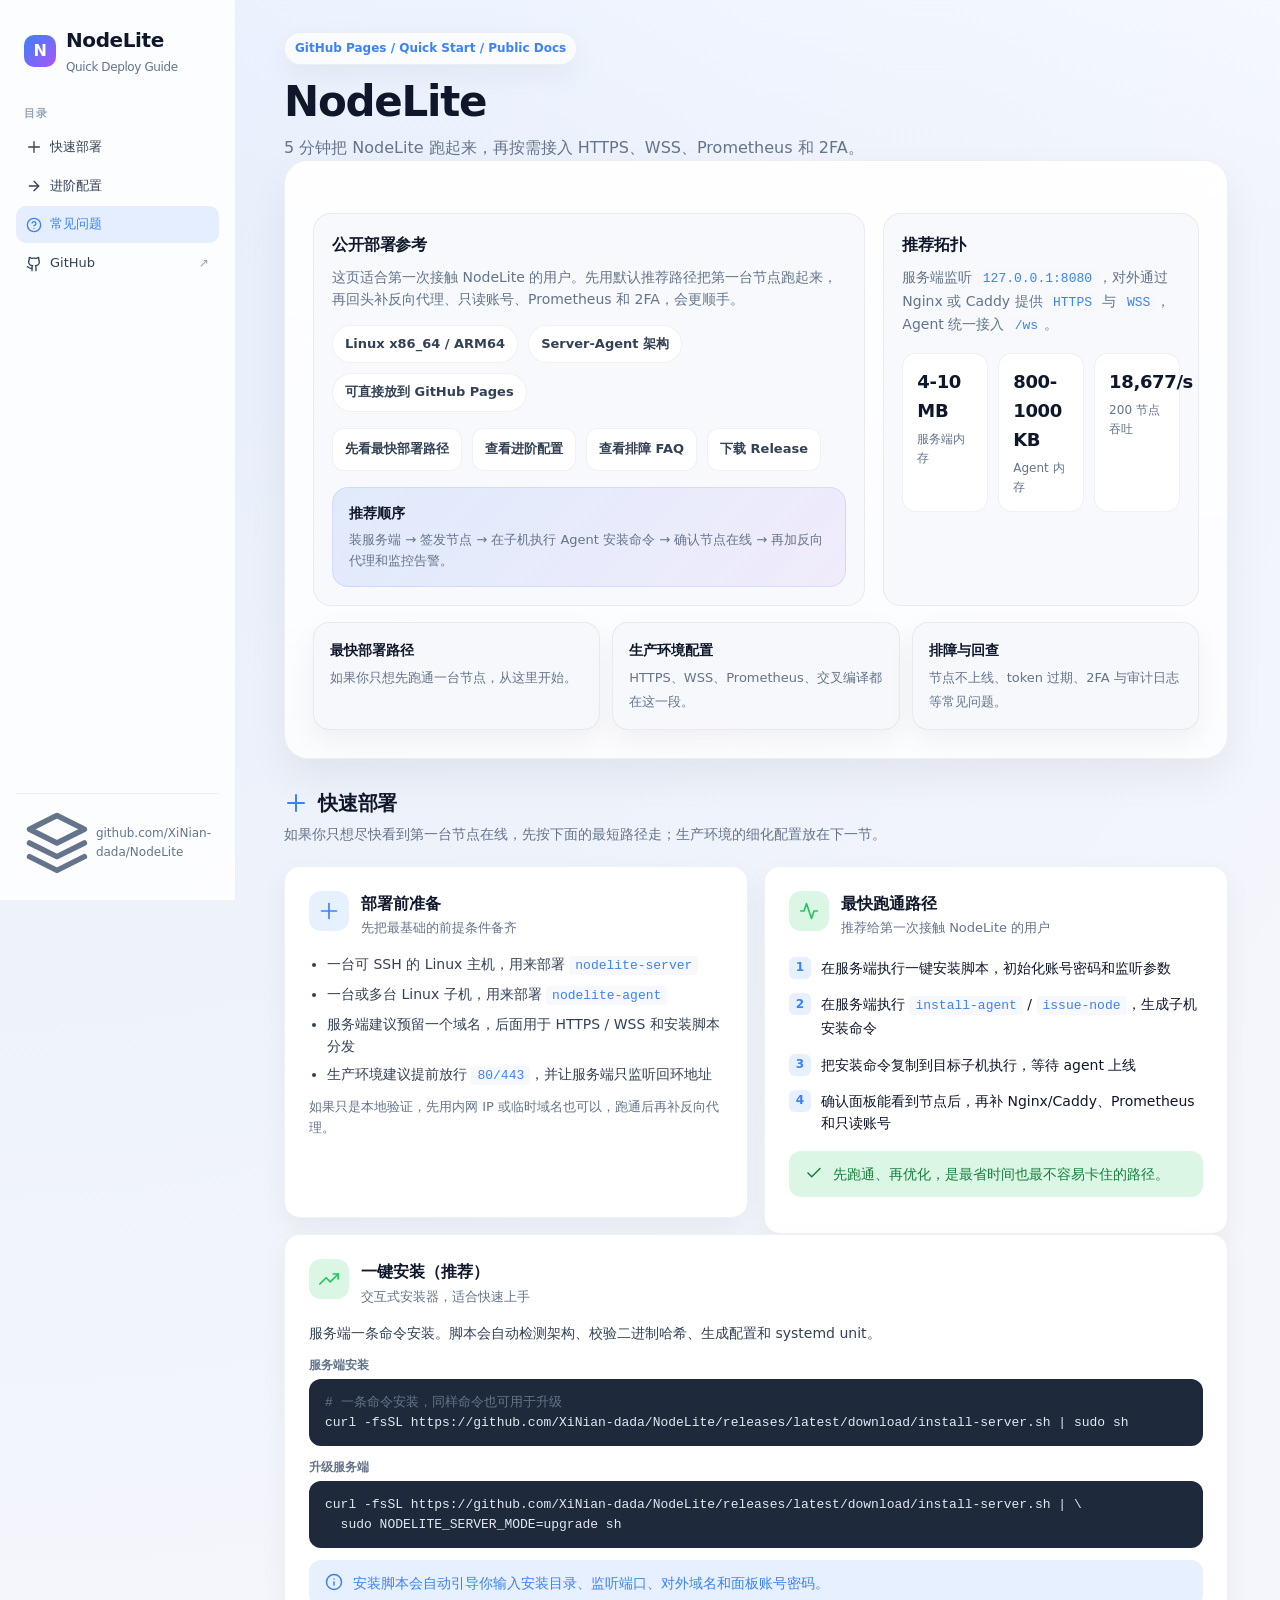
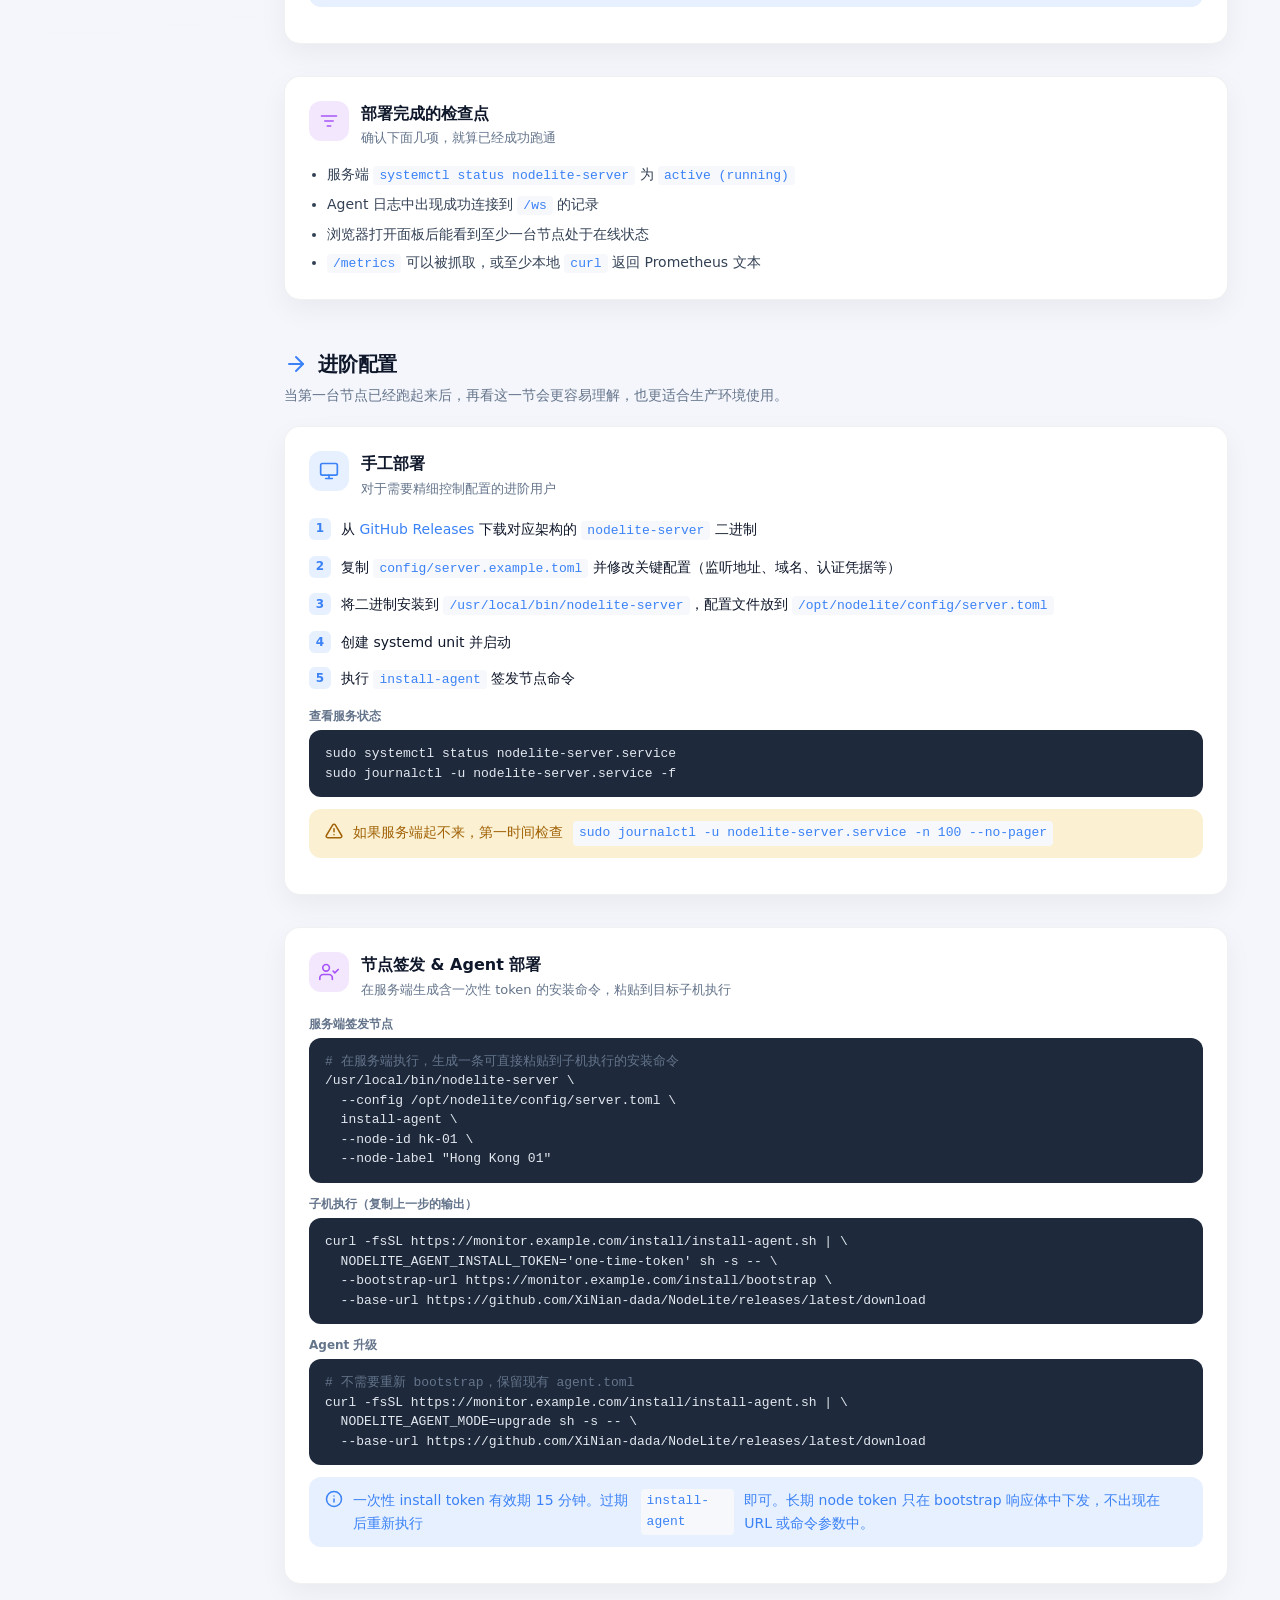
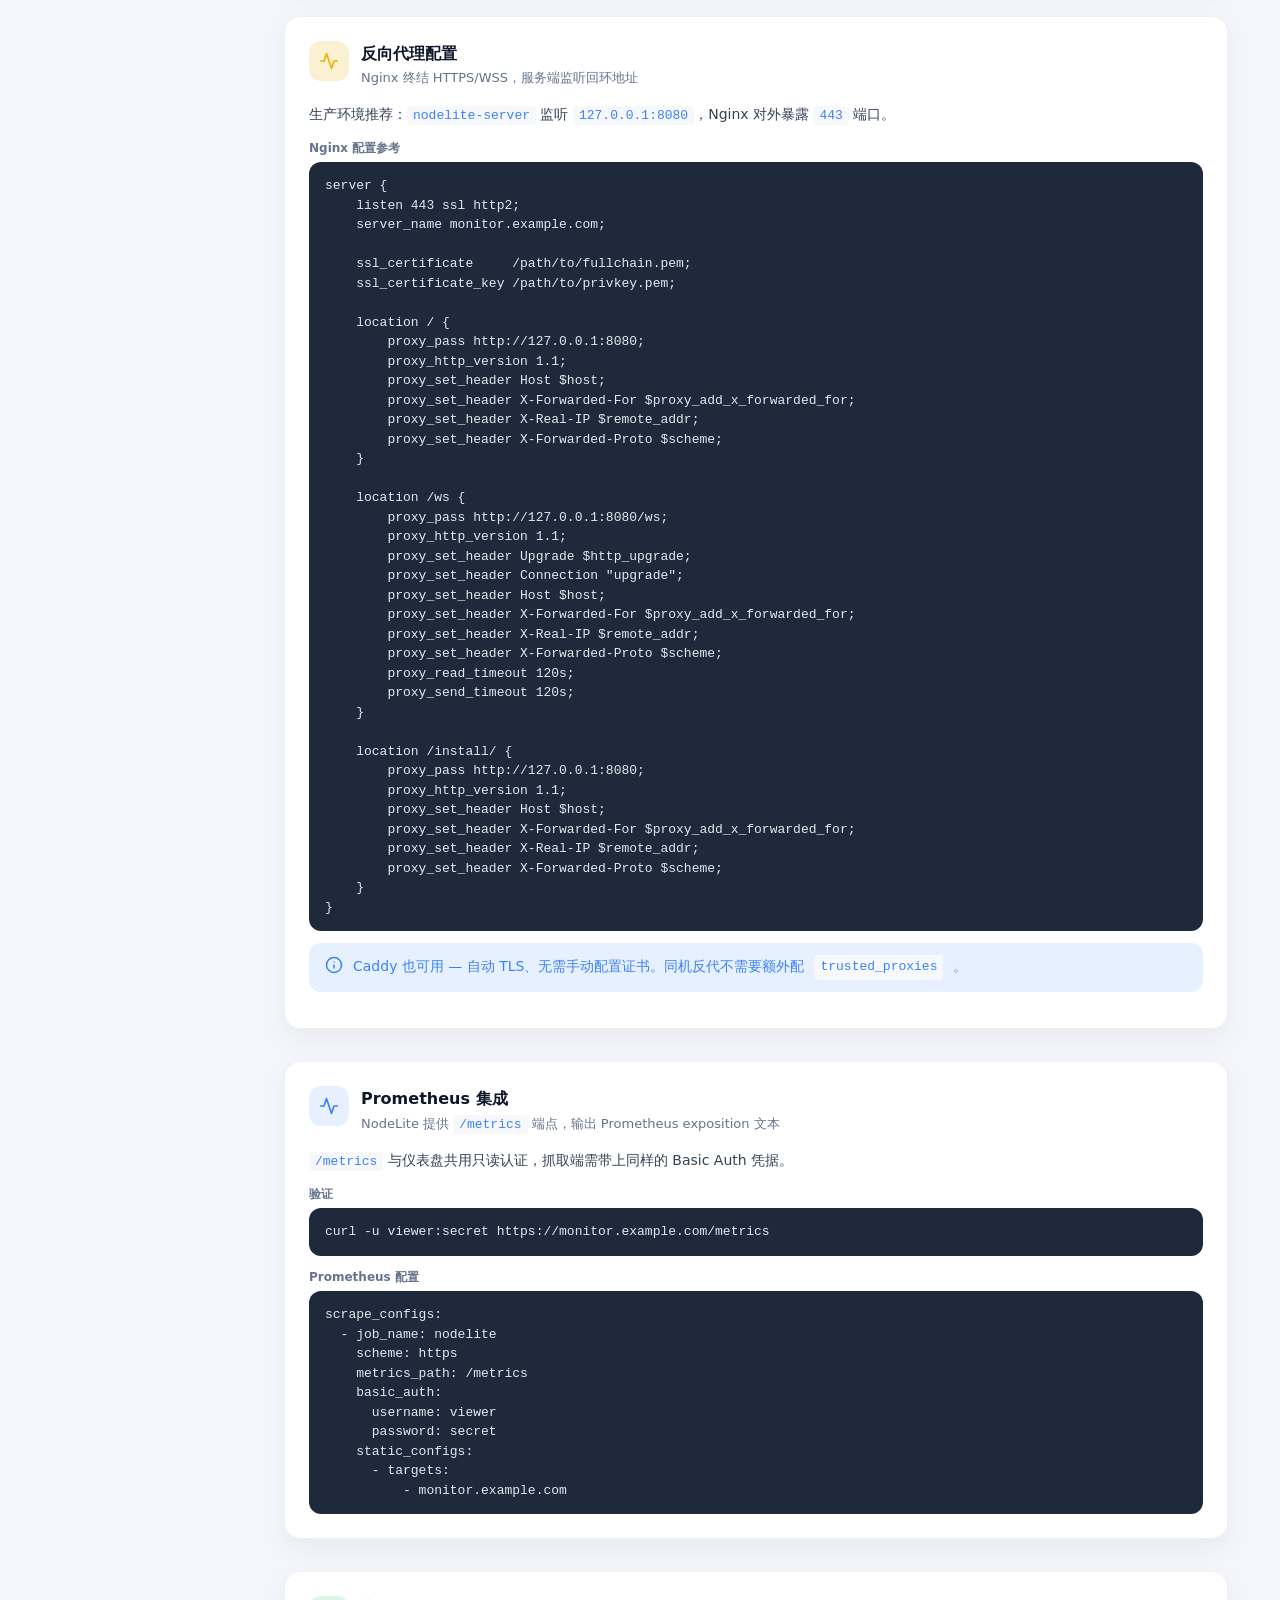
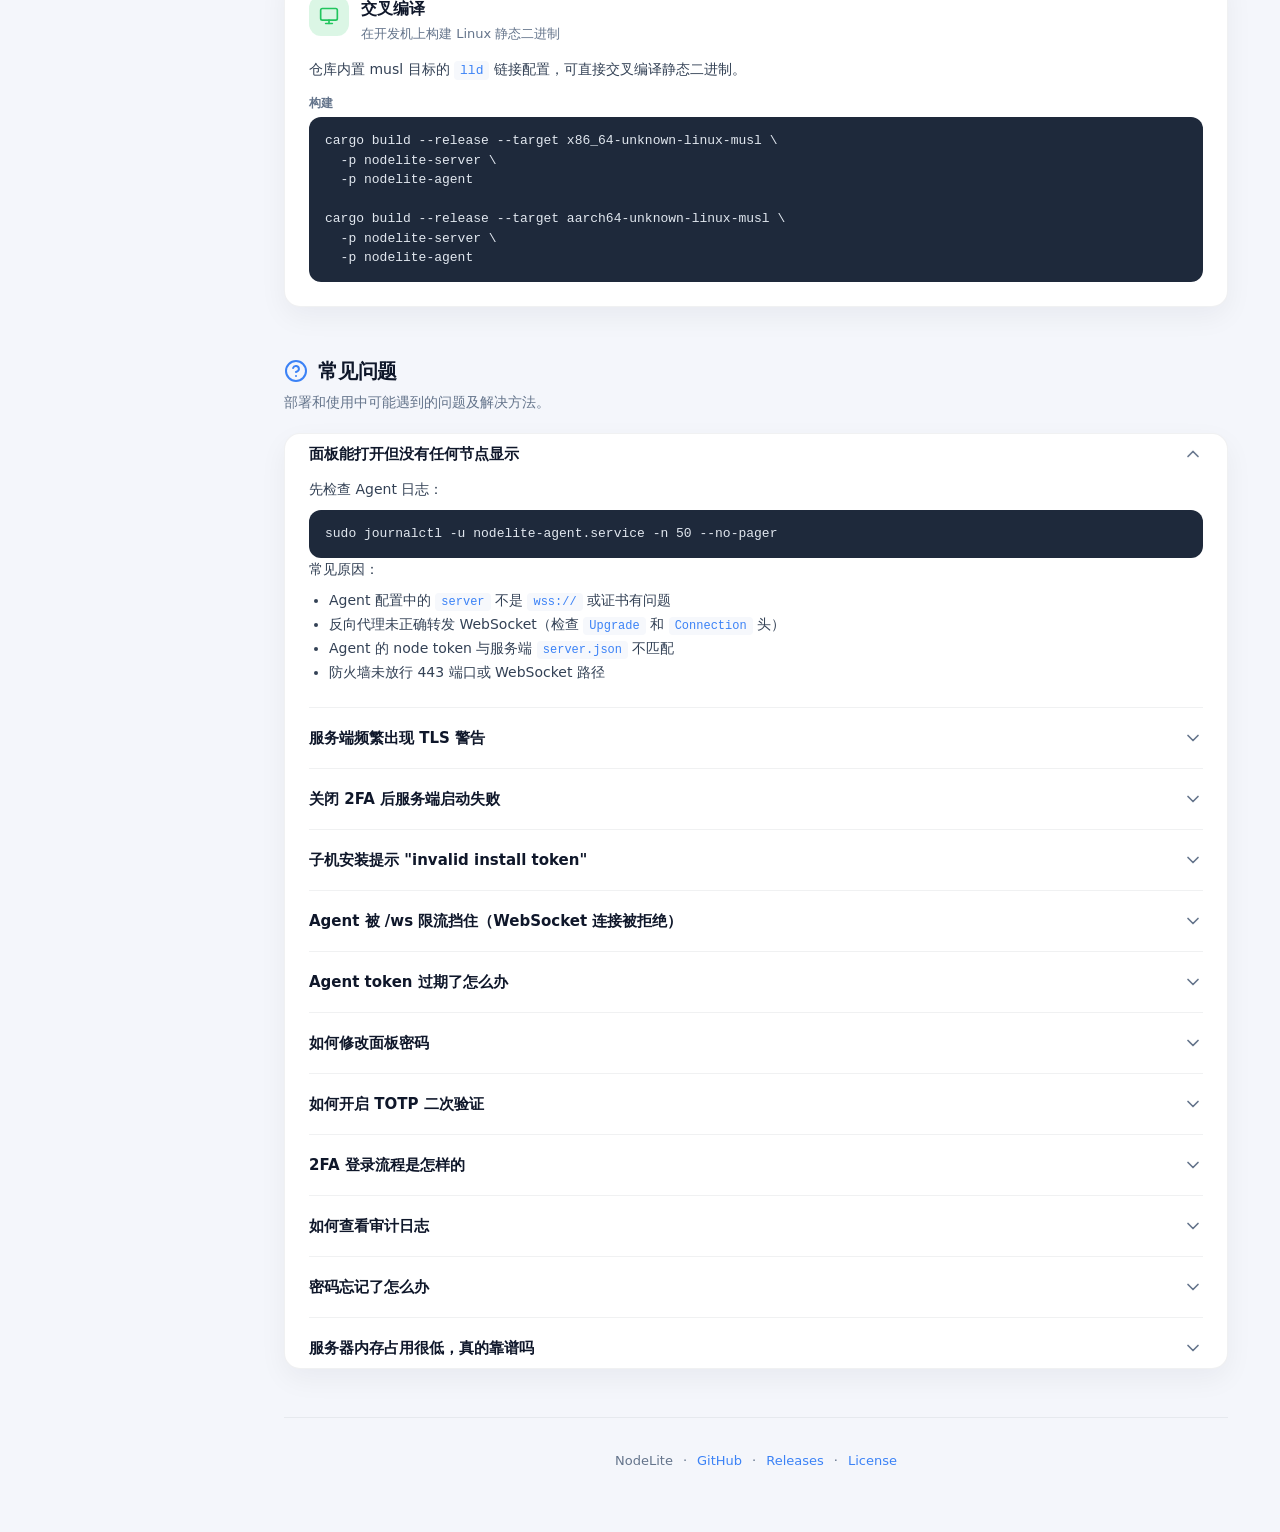
==== commit 3a979b39: "fix(ui): soften deploy guide card icon sizing" ====
--- a/docs/index.html
+++ b/docs/index.html
@@ -364,13 +364,19 @@
         grid-template-columns: repeat(2, minmax(0, 1fr));
       }
       .card-icon {
-        width: 36px;
-        height: 36px;
-        border-radius: 10px;
+        width: 40px;
+        height: 40px;
+        border-radius: 12px;
         display: grid;
         place-items: center;
         flex-shrink: 0;
         font-size: 16px;
+        padding: 10px;
+      }
+      .card-icon svg {
+        width: 20px;
+        height: 20px;
+        display: block;
       }
       .card-icon.blue { background: var(--accent-blue-soft); color: var(--accent-blue); }
       .card-icon.green { background: var(--accent-green-soft); color: var(--accent-green); }
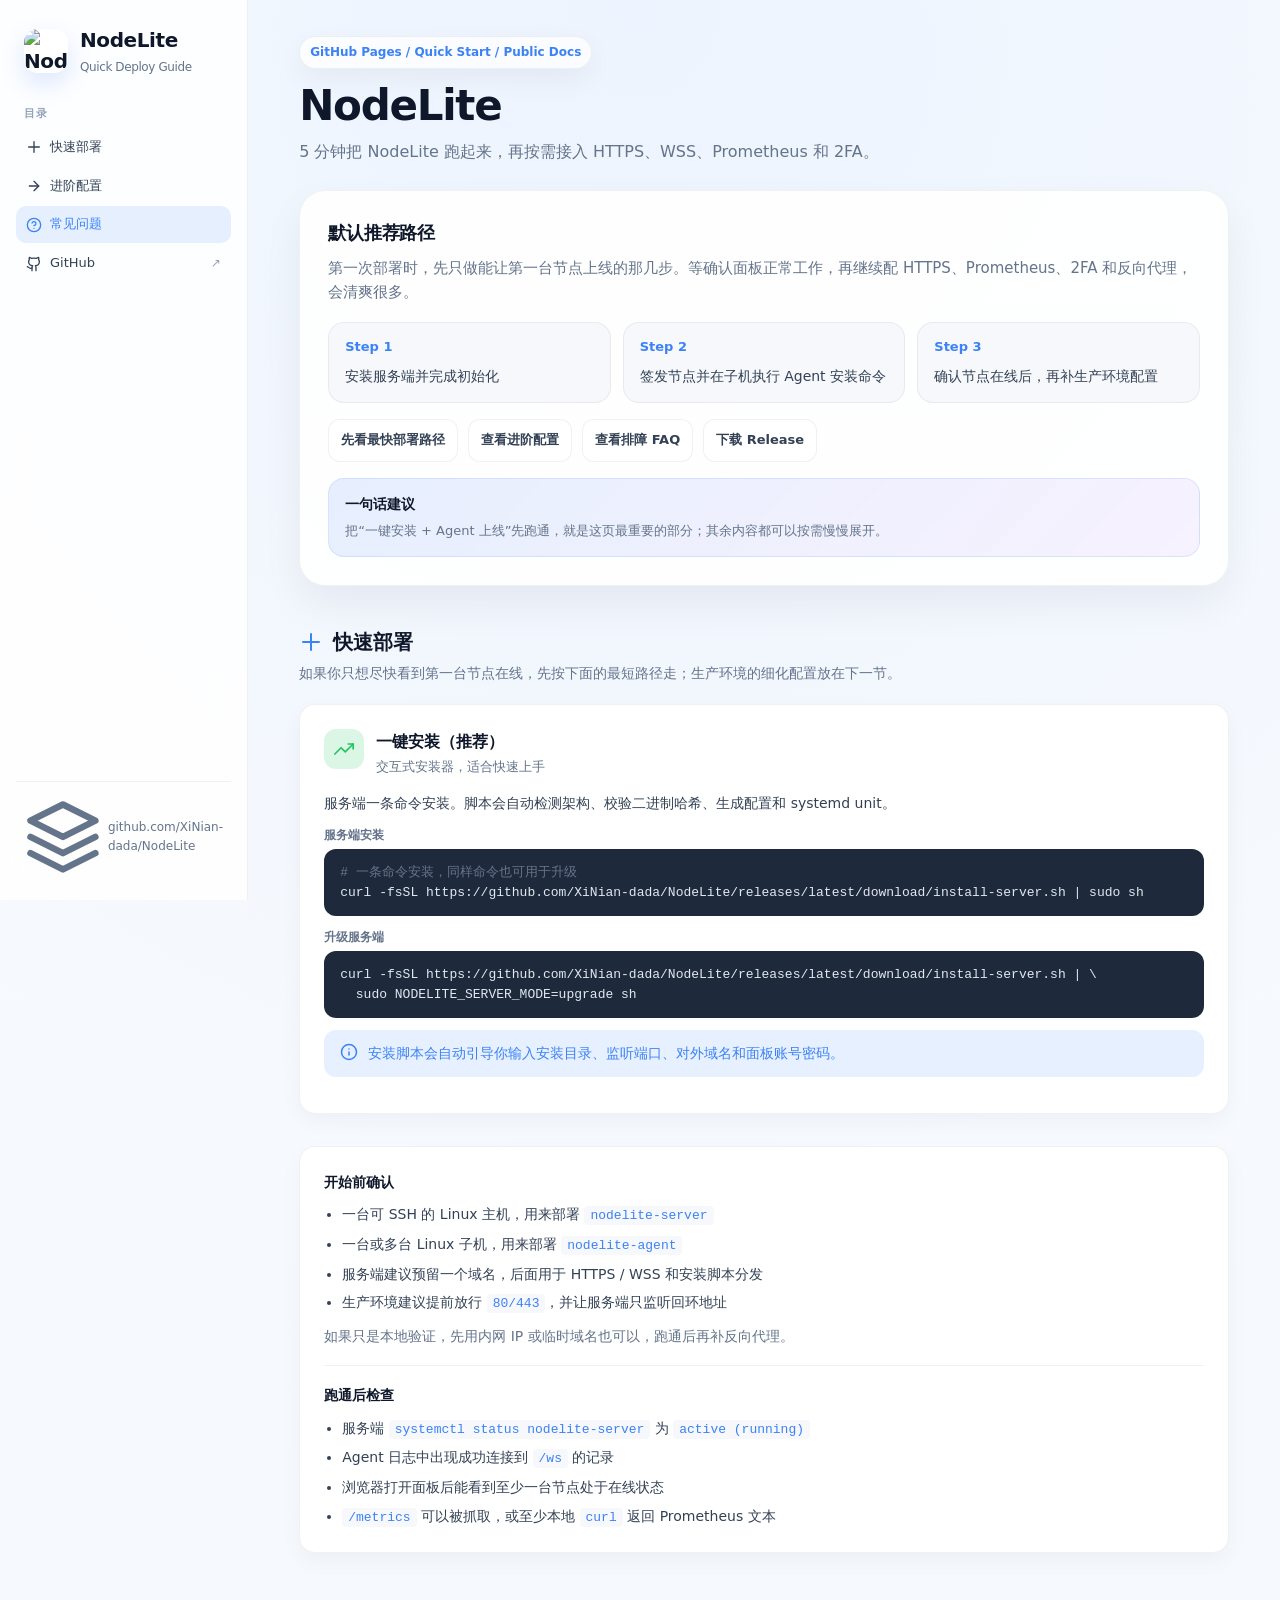
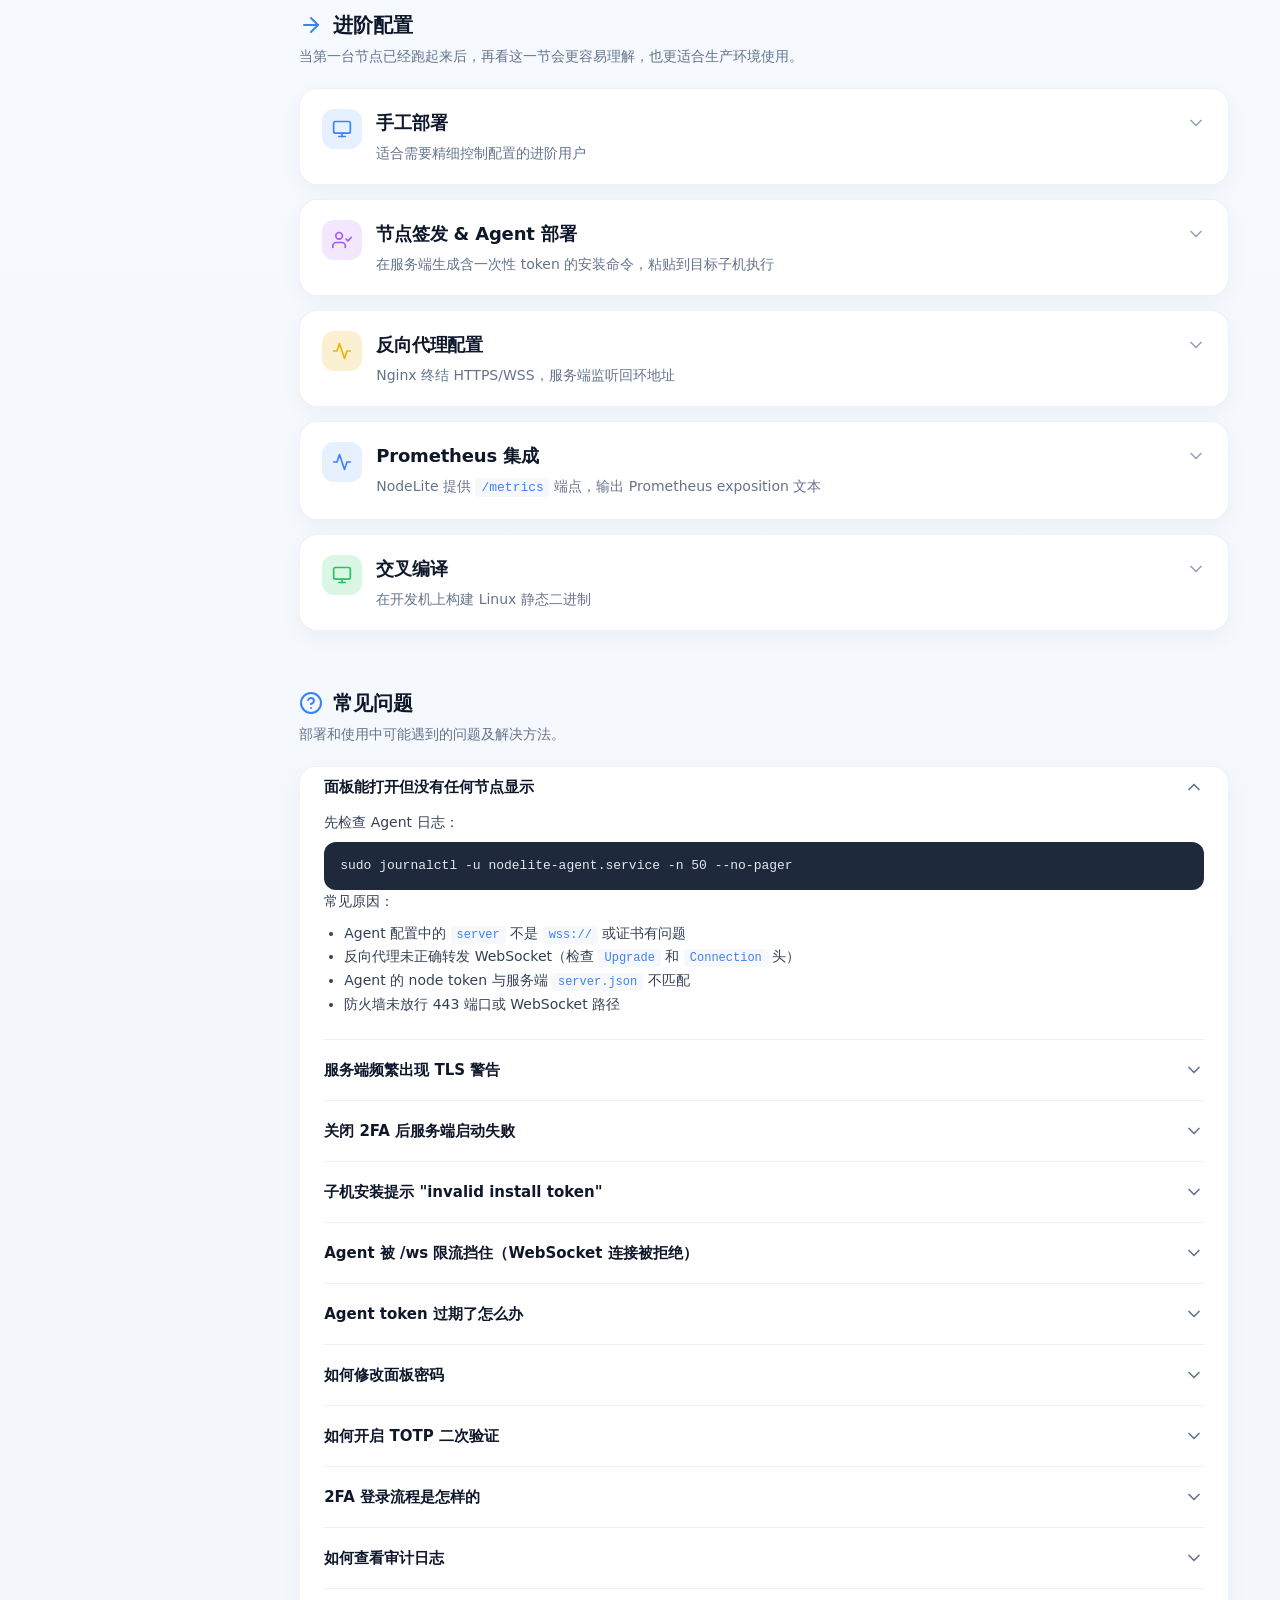
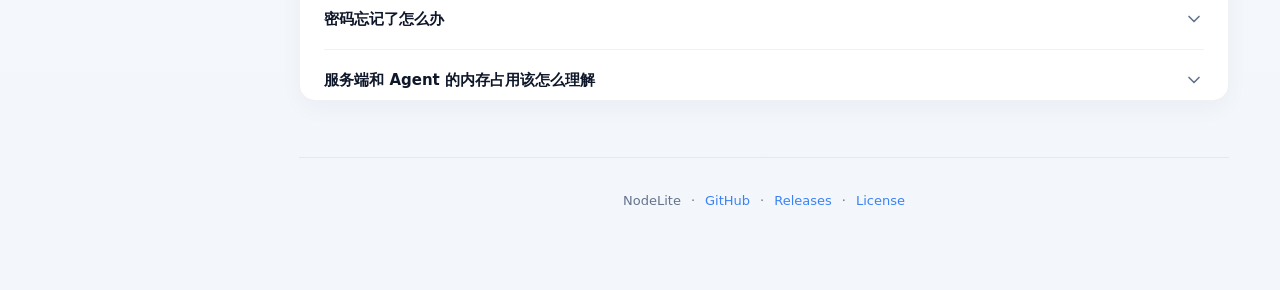
==== commit 6fce283e: "docs: clarify agent memory growth in performance notes" ====
--- a/docs/index.html
+++ b/docs/index.html
@@ -45,8 +45,8 @@
         margin: 0;
         color: var(--text-primary);
         background:
-          radial-gradient(circle at top left, rgba(59, 130, 246, 0.08), transparent 26%),
-          linear-gradient(180deg, #f8faff 0%, var(--bg-app) 240px);
+          radial-gradient(circle at top center, rgba(59, 130, 246, 0.06), transparent 34%),
+          linear-gradient(180deg, #f8fbff 0%, #f3f6fb 100%);
         font-size: 15px;
         line-height: 1.6;
         -webkit-font-smoothing: antialiased;
@@ -60,7 +60,7 @@
       /* ---------- Layout ---------- */
       .app {
         display: grid;
-        grid-template-columns: 236px minmax(0, 1fr);
+        grid-template-columns: 248px minmax(0, 1fr);
         min-height: 100vh;
       }
 
@@ -80,7 +80,7 @@
       .brand {
         display: flex;
         align-items: center;
-        gap: 10px;
+        gap: 12px;
         font-size: 20px;
         font-weight: 700;
         letter-spacing: -0.02em;
@@ -95,17 +95,20 @@
         font-size: 12px;
         font-weight: 500;
       }
-      .brand-icon {
-        width: 32px;
-        height: 32px;
-        border-radius: 10px;
-        background: linear-gradient(135deg, var(--accent-blue), var(--accent-purple));
-        display: grid;
-        place-items: center;
-        color: #fff;
-        font-size: 16px;
-        font-weight: 700;
+      .brand-mark {
+        width: 44px;
+        height: 44px;
+        border-radius: 14px;
+        overflow: hidden;
         flex-shrink: 0;
+        box-shadow: 0 10px 24px rgba(59, 130, 246, 0.18);
+        background: #fff;
+      }
+      .brand-mark img {
+        width: 100%;
+        height: 100%;
+        display: block;
+        object-fit: cover;
       }
       .nav-group {
         margin-bottom: 20px;
@@ -169,12 +172,16 @@
 
       /* ---------- Main ---------- */
       .main {
-        padding: 32px clamp(24px, 4vw, 48px) 60px;
-        max-width: 1040px;
+        padding: 36px clamp(28px, 4vw, 56px) 72px;
+        max-width: none;
         width: 100%;
       }
+      .doc-shell {
+        max-width: 960px;
+        margin: 0 auto;
+      }
       .page-header {
-        margin-bottom: 28px;
+        margin-bottom: 40px;
       }
       .eyebrow {
         display: inline-flex;
@@ -201,45 +208,64 @@
         margin: 10px 0 0;
         color: var(--text-muted);
         font-size: 16px;
-        max-width: 720px;
+        max-width: 920px;
       }
       .hero {
-        background: linear-gradient(180deg, rgba(255, 255, 255, 0.92), rgba(255, 255, 255, 0.78));
+        margin-top: 26px;
+      }
+      .hero-grid {
+        display: block;
+      }
+      .hero-panel,
+      .hero-mini {
+        background: rgba(255, 255, 255, 0.9);
         border: 1px solid var(--border-soft);
-        border-radius: 24px;
+        border-radius: 26px;
         padding: 28px;
         box-shadow: var(--shadow-soft);
-      }
-      .hero-grid {
-        display: grid;
-        grid-template-columns: minmax(0, 1.4fr) minmax(260px, 0.8fr);
-        gap: 18px;
-        margin-top: 24px;
-      }
-      .hero-panel,
-      .hero-mini {
-        background: rgba(246, 248, 252, 0.82);
-        border: 1px solid var(--border-soft);
-        border-radius: 18px;
-        padding: 18px;
       }
       .hero-panel h2,
       .hero-mini h2 {
         margin: 0 0 8px;
-        font-size: 16px;
+        font-size: 18px;
         letter-spacing: -0.01em;
       }
       .hero-panel p,
       .hero-mini p {
         margin: 0;
         color: var(--text-muted);
-        font-size: 14px;
+        font-size: 15px;
+      }
+      .hero-mini {
+        display: none;
       }
       .hero-actions {
         display: flex;
         flex-wrap: wrap;
         gap: 10px;
         margin-top: 16px;
+      }
+      .hero-steps {
+        display: grid;
+        grid-template-columns: repeat(3, minmax(0, 1fr));
+        gap: 12px;
+        margin-top: 18px;
+      }
+      .hero-step {
+        padding: 14px 16px;
+        border-radius: 16px;
+        background: var(--bg-card-soft);
+        border: 1px solid var(--border-soft);
+      }
+      .hero-step strong {
+        display: block;
+        margin-bottom: 6px;
+        font-size: 13px;
+        color: var(--accent-blue);
+      }
+      .hero-step span {
+        color: var(--text-secondary);
+        font-size: 14px;
       }
       .action-chip {
         display: inline-flex;
@@ -262,23 +288,25 @@
       .stats-row {
         display: grid;
         grid-template-columns: repeat(3, minmax(0, 1fr));
-        gap: 10px;
-        margin-top: 16px;
+        gap: 12px;
+        margin-top: 18px;
       }
       .stat-pill {
-        background: var(--bg-card);
+        background: var(--bg-card-soft);
         border: 1px solid var(--border-soft);
-        border-radius: 14px;
-        padding: 14px;
+        border-radius: 18px;
+        padding: 16px;
+        min-height: 116px;
       }
       .stat-pill strong {
         display: block;
         font-size: 18px;
         letter-spacing: -0.02em;
+        line-height: 1.15;
       }
       .stat-pill span {
         display: block;
-        margin-top: 4px;
+        margin-top: 8px;
         color: var(--text-muted);
         font-size: 12px;
       }
@@ -316,10 +344,16 @@
         margin: 0;
         font-size: 13px;
       }
+      .hero-points {
+        margin-top: 14px;
+      }
+      .hero-points li {
+        color: var(--text-secondary);
+      }
 
       /* ---------- Section ---------- */
       .section {
-        margin-bottom: 48px;
+        margin-bottom: 56px;
       }
       .section-title {
         font-size: 20px;
@@ -343,7 +377,7 @@
         border-radius: 16px;
         padding: 24px;
         margin-bottom: 16px;
-        box-shadow: var(--shadow-card);
+        box-shadow: 0 8px 22px rgba(15, 23, 42, 0.04);
       }
       .card:last-child { margin-bottom: 0; }
       .card-hover:hover {
@@ -362,6 +396,101 @@
       }
       .content-grid.two-up {
         grid-template-columns: repeat(2, minmax(0, 1fr));
+      }
+      .content-grid.columns-2 {
+        grid-template-columns: repeat(2, minmax(0, 1fr));
+      }
+      .content-grid.feature-split {
+        grid-template-columns: minmax(0, 1.25fr) minmax(320px, 0.75fr);
+        align-items: start;
+      }
+      .guide-stack {
+        display: grid;
+        gap: 16px;
+      }
+      .guide-section-title {
+        margin: 0 0 10px;
+        font-size: 14px;
+        font-weight: 700;
+        color: var(--text-primary);
+      }
+      .guide-note {
+        color: var(--text-muted);
+        font-size: 14px;
+        margin: 10px 0 0;
+      }
+      .check-grid {
+        display: grid;
+        gap: 18px;
+      }
+      .check-block + .check-block {
+        padding-top: 18px;
+        border-top: 1px solid var(--border-soft);
+      }
+      .detail-list {
+        display: grid;
+        gap: 14px;
+      }
+      .guide-detail {
+        background: var(--bg-card);
+        border: 1px solid var(--border-soft);
+        border-radius: 18px;
+        box-shadow: 0 8px 22px rgba(15, 23, 42, 0.04);
+        padding: 0 22px;
+      }
+      .guide-summary {
+        list-style: none;
+        cursor: pointer;
+        display: flex;
+        align-items: flex-start;
+        gap: 14px;
+        padding: 20px 0;
+      }
+      .guide-summary::-webkit-details-marker {
+        display: none;
+      }
+      .guide-summary-icon {
+        width: 40px;
+        height: 40px;
+        border-radius: 12px;
+        display: grid;
+        place-items: center;
+        flex-shrink: 0;
+        padding: 10px;
+      }
+      .guide-summary-icon svg {
+        width: 20px;
+        height: 20px;
+        display: block;
+      }
+      .guide-summary-text {
+        min-width: 0;
+        flex: 1;
+      }
+      .guide-summary-text strong {
+        display: block;
+        font-size: 18px;
+        letter-spacing: -0.01em;
+      }
+      .guide-summary-text span {
+        display: block;
+        margin-top: 4px;
+        color: var(--text-muted);
+        font-size: 14px;
+      }
+      .guide-summary-caret {
+        width: 20px;
+        height: 20px;
+        color: var(--text-dim);
+        flex-shrink: 0;
+        margin-top: 4px;
+        transition: transform 160ms ease;
+      }
+      .guide-detail[open] .guide-summary-caret {
+        transform: rotate(180deg);
+      }
+      .guide-body {
+        padding: 0 0 22px;
       }
       .card-icon {
         width: 40px;
@@ -378,11 +507,16 @@
         height: 20px;
         display: block;
       }
-      .card-icon.blue { background: var(--accent-blue-soft); color: var(--accent-blue); }
-      .card-icon.green { background: var(--accent-green-soft); color: var(--accent-green); }
-      .card-icon.purple { background: var(--accent-purple-soft); color: var(--accent-purple); }
-      .card-icon.yellow { background: var(--accent-yellow-soft); color: var(--accent-yellow); }
-      .card-icon.red { background: var(--accent-red-soft); color: var(--accent-red); }
+      .card-icon.blue,
+      .guide-summary-icon.blue { background: var(--accent-blue-soft); color: var(--accent-blue); }
+      .card-icon.green,
+      .guide-summary-icon.green { background: var(--accent-green-soft); color: var(--accent-green); }
+      .card-icon.purple,
+      .guide-summary-icon.purple { background: var(--accent-purple-soft); color: var(--accent-purple); }
+      .card-icon.yellow,
+      .guide-summary-icon.yellow { background: var(--accent-yellow-soft); color: var(--accent-yellow); }
+      .card-icon.red,
+      .guide-summary-icon.red { background: var(--accent-red-soft); color: var(--accent-red); }
       .card-title {
         font-size: 16px;
         font-weight: 600;
@@ -479,6 +613,21 @@
         font-size: 14px;
       }
       .alert svg { width: 18px; height: 18px; flex-shrink: 0; margin-top: 1px; }
+      .alert-body {
+        min-width: 0;
+        flex: 1;
+      }
+      .alert-body strong {
+        display: block;
+        margin-bottom: 4px;
+        font-size: 13px;
+      }
+      .alert-body p {
+        margin: 0;
+      }
+      .alert-body p + p {
+        margin-top: 6px;
+      }
       .alert.info {
         background: var(--accent-blue-soft);
         color: var(--accent-blue);
@@ -559,34 +708,6 @@
       .mini-list li + li { margin-top: 6px; }
       .inline-note {
         margin-top: 10px;
-        color: var(--text-muted);
-        font-size: 13px;
-      }
-      .jump-grid {
-        display: grid;
-        grid-template-columns: repeat(3, minmax(0, 1fr));
-        gap: 12px;
-        margin-top: 16px;
-      }
-      .jump-card {
-        display: block;
-        padding: 16px;
-        border-radius: 16px;
-        background: var(--bg-card-soft);
-        border: 1px solid var(--border-soft);
-        box-shadow: var(--shadow-card);
-        transition: transform 140ms ease, border-color 140ms ease;
-      }
-      .jump-card:hover {
-        transform: translateY(-1px);
-        border-color: var(--border-strong);
-      }
-      .jump-card strong {
-        display: block;
-        margin-bottom: 4px;
-        font-size: 14px;
-      }
-      .jump-card span {
         color: var(--text-muted);
         font-size: 13px;
       }
@@ -636,11 +757,12 @@
         .main { padding: 20px 16px 40px; }
         .page-header h1 { font-size: 28px; }
         .page-header p { font-size: 15px; }
-        .hero { padding: 20px; border-radius: 20px; }
         .hero-grid,
+        .hero-steps,
         .stats-row,
         .content-grid.two-up,
-        .jump-grid { grid-template-columns: 1fr; }
+        .content-grid.columns-2,
+        .content-grid.feature-split { grid-template-columns: 1fr; }
         .card { padding: 20px; }
         .faq-card { padding: 8px 20px; }
       }
@@ -666,7 +788,9 @@
       <!-- Sidebar -->
       <aside class="sidebar">
         <div class="brand">
-          <div class="brand-icon">N</div>
+          <div class="brand-mark">
+            <img src="./assets/brand-logo-light.webp" alt="NodeLite" />
+          </div>
           <div class="brand-copy">
             NodeLite
             <small>Quick Deploy Guide</small>
@@ -705,6 +829,7 @@
 
       <!-- Main -->
       <main class="main">
+        <div class="doc-shell">
         <div class="page-header">
           <div class="eyebrow">GitHub Pages / Quick Start / Public Docs</div>
           <h1>NodeLite</h1>
@@ -712,12 +837,21 @@
           <div class="hero">
             <div class="hero-grid">
               <div class="hero-panel">
-                <h2>公开部署参考</h2>
-                <p>这页适合第一次接触 NodeLite 的用户。先用默认推荐路径把第一台节点跑起来，再回头补反向代理、只读账号、Prometheus 和 2FA，会更顺手。</p>
-                <div class="tag-row">
-                  <span class="tag">Linux x86_64 / ARM64</span>
-                  <span class="tag">Server-Agent 架构</span>
-                  <span class="tag">可直接放到 GitHub Pages</span>
+                <h2>默认推荐路径</h2>
+                <p>第一次部署时，先只做能让第一台节点上线的那几步。等确认面板正常工作，再继续配 HTTPS、Prometheus、2FA 和反向代理，会清爽很多。</p>
+                <div class="hero-steps">
+                  <div class="hero-step">
+                    <strong>Step 1</strong>
+                    <span>安装服务端并完成初始化</span>
+                  </div>
+                  <div class="hero-step">
+                    <strong>Step 2</strong>
+                    <span>签发节点并在子机执行 Agent 安装命令</span>
+                  </div>
+                  <div class="hero-step">
+                    <strong>Step 3</strong>
+                    <span>确认节点在线后，再补生产环境配置</span>
+                  </div>
                 </div>
                 <div class="hero-actions">
                   <a class="action-chip" href="#deploy">先看最快部署路径</a>
@@ -726,42 +860,10 @@
                   <a class="action-chip" href="https://github.com/XiNian-dada/NodeLite/releases" target="_blank" rel="noreferrer">下载 Release</a>
                 </div>
                 <div class="hero-callout">
-                  <strong>推荐顺序</strong>
-                  <p>装服务端 → 签发节点 → 在子机执行 Agent 安装命令 → 确认节点在线 → 再加反向代理和监控告警。</p>
+                  <strong>一句话建议</strong>
+                  <p>把“一键安装 + Agent 上线”先跑通，就是这页最重要的部分；其余内容都可以按需慢慢展开。</p>
                 </div>
               </div>
-              <div class="hero-mini">
-                <h2>推荐拓扑</h2>
-                <p>服务端监听 <code>127.0.0.1:8080</code>，对外通过 Nginx 或 Caddy 提供 <code>HTTPS</code> 与 <code>WSS</code>，Agent 统一接入 <code>/ws</code>。</p>
-                <div class="stats-row">
-                  <div class="stat-pill">
-                    <strong>4-10 MB</strong>
-                    <span>服务端内存</span>
-                  </div>
-                  <div class="stat-pill">
-                    <strong>800-1000 KB</strong>
-                    <span>Agent 内存</span>
-                  </div>
-                  <div class="stat-pill">
-                    <strong>18,677/s</strong>
-                    <span>200 节点吞吐</span>
-                  </div>
-                </div>
-              </div>
-            </div>
-            <div class="jump-grid">
-              <a class="jump-card" href="#deploy">
-                <strong>最快部署路径</strong>
-                <span>如果你只想先跑通一台节点，从这里开始。</span>
-              </a>
-              <a class="jump-card" href="#advanced">
-                <strong>生产环境配置</strong>
-                <span>HTTPS、WSS、Prometheus、交叉编译都在这一段。</span>
-              </a>
-              <a class="jump-card" href="#faq">
-                <strong>排障与回查</strong>
-                <span>节点不上线、token 过期、2FA 与审计日志等常见问题。</span>
-              </a>
             </div>
           </div>
         </div>
@@ -774,50 +876,7 @@
           </h2>
           <p class="section-desc">如果你只想尽快看到第一台节点在线，先按下面的最短路径走；生产环境的细化配置放在下一节。</p>
 
-          <div class="content-grid two-up">
-          <div class="card card-hover">
-            <div class="card-header">
-              <div class="card-icon blue">
-                <svg viewBox="0 0 24 24" fill="none" stroke="currentColor" stroke-width="2" stroke-linecap="round" stroke-linejoin="round"><path d="M3 12h18"/><path d="M12 3v18"/></svg>
-              </div>
-              <div>
-                <h3 class="card-title">部署前准备</h3>
-                <p class="card-sub">先把最基础的前提条件备齐</p>
-              </div>
-            </div>
-            <ul class="mini-list">
-              <li>一台可 SSH 的 Linux 主机，用来部署 <code>nodelite-server</code></li>
-              <li>一台或多台 Linux 子机，用来部署 <code>nodelite-agent</code></li>
-              <li>服务端建议预留一个域名，后面用于 HTTPS / WSS 和安装脚本分发</li>
-              <li>生产环境建议提前放行 <code>80/443</code>，并让服务端只监听回环地址</li>
-            </ul>
-            <p class="inline-note">如果只是本地验证，先用内网 IP 或临时域名也可以，跑通后再补反向代理。</p>
-          </div>
-
-          <div class="card card-hover">
-            <div class="card-header">
-              <div class="card-icon green">
-                <svg viewBox="0 0 24 24" fill="none" stroke="currentColor" stroke-width="2" stroke-linecap="round" stroke-linejoin="round"><polyline points="22 12 18 12 15 21 9 3 6 12 2 12"/></svg>
-              </div>
-              <div>
-                <h3 class="card-title">最快跑通路径</h3>
-                <p class="card-sub">推荐给第一次接触 NodeLite 的用户</p>
-              </div>
-            </div>
-            <ol class="step-list">
-              <li>在服务端执行一键安装脚本，初始化账号密码和监听参数</li>
-              <li>在服务端执行 <code>install-agent</code> / <code>issue-node</code>，生成子机安装命令</li>
-              <li>把安装命令复制到目标子机执行，等待 agent 上线</li>
-              <li>确认面板能看到节点后，再补 Nginx/Caddy、Prometheus 和只读账号</li>
-            </ol>
-            <div class="alert good">
-              <svg viewBox="0 0 24 24" fill="none" stroke="currentColor" stroke-width="2" stroke-linecap="round" stroke-linejoin="round"><path d="M20 6L9 17l-5-5"/></svg>
-              先跑通、再优化，是最省时间也最不容易卡住的路径。
-            </div>
-          </div>
-          </div>
-
-          <div class="content-grid">
+          <div class="guide-stack">
           <!-- 一键安装 -->
           <div class="card card-hover">
             <div class="card-header">
@@ -851,22 +910,28 @@
             </div>
           </div>
 
-          <div class="card card-hover">
-            <div class="card-header">
-              <div class="card-icon purple">
-                <svg viewBox="0 0 24 24" fill="none" stroke="currentColor" stroke-width="2" stroke-linecap="round" stroke-linejoin="round"><path d="M3 6h18"/><path d="M7 12h10"/><path d="M10 18h4"/></svg>
-              </div>
-              <div>
-                <h3 class="card-title">部署完成的检查点</h3>
-                <p class="card-sub">确认下面几项，就算已经成功跑通</p>
-              </div>
-            </div>
-            <ul class="mini-list">
-              <li>服务端 <code>systemctl status nodelite-server</code> 为 <code>active (running)</code></li>
-              <li>Agent 日志中出现成功连接到 <code>/ws</code> 的记录</li>
-              <li>浏览器打开面板后能看到至少一台节点处于在线状态</li>
-              <li><code>/metrics</code> 可以被抓取，或至少本地 <code>curl</code> 返回 Prometheus 文本</li>
-            </ul>
+          <div class="card">
+            <div class="check-grid">
+              <div class="check-block">
+                <h3 class="guide-section-title">开始前确认</h3>
+                <ul class="mini-list">
+                  <li>一台可 SSH 的 Linux 主机，用来部署 <code>nodelite-server</code></li>
+                  <li>一台或多台 Linux 子机，用来部署 <code>nodelite-agent</code></li>
+                  <li>服务端建议预留一个域名，后面用于 HTTPS / WSS 和安装脚本分发</li>
+                  <li>生产环境建议提前放行 <code>80/443</code>，并让服务端只监听回环地址</li>
+                </ul>
+                <p class="guide-note">如果只是本地验证，先用内网 IP 或临时域名也可以，跑通后再补反向代理。</p>
+              </div>
+              <div class="check-block">
+                <h3 class="guide-section-title">跑通后检查</h3>
+                <ul class="mini-list">
+                  <li>服务端 <code>systemctl status nodelite-server</code> 为 <code>active (running)</code></li>
+                  <li>Agent 日志中出现成功连接到 <code>/ws</code> 的记录</li>
+                  <li>浏览器打开面板后能看到至少一台节点处于在线状态</li>
+                  <li><code>/metrics</code> 可以被抓取，或至少本地 <code>curl</code> 返回 Prometheus 文本</li>
+                </ul>
+              </div>
+            </div>
           </div>
           </div>
         </section>
@@ -879,18 +944,20 @@
           </h2>
           <p class="section-desc">当第一台节点已经跑起来后，再看这一节会更容易理解，也更适合生产环境使用。</p>
 
-          <div class="content-grid">
+          <div class="detail-list">
           <!-- 手工部署服务端 -->
-          <div class="card card-hover">
-            <div class="card-header">
-              <div class="card-icon blue">
+          <details class="guide-detail">
+            <summary class="guide-summary">
+              <div class="guide-summary-icon blue">
                 <svg viewBox="0 0 24 24" fill="none" stroke="currentColor" stroke-width="2" stroke-linecap="round" stroke-linejoin="round"><rect x="2" y="3" width="20" height="14" rx="2" ry="2"/><line x1="8" y1="21" x2="16" y2="21"/><line x1="12" y1="17" x2="12" y2="21"/></svg>
               </div>
-              <div>
-                <h3 class="card-title">手工部署</h3>
-                <p class="card-sub">对于需要精细控制配置的进阶用户</p>
-              </div>
-            </div>
+              <div class="guide-summary-text">
+                <strong>手工部署</strong>
+                <span>适合需要精细控制配置的进阶用户</span>
+              </div>
+              <svg class="guide-summary-caret" viewBox="0 0 24 24" fill="none" stroke="currentColor" stroke-width="2" stroke-linecap="round" stroke-linejoin="round"><polyline points="6 9 12 15 18 9"/></svg>
+            </summary>
+            <div class="guide-body">
             <ol class="step-list">
               <li>从 <a href="https://github.com/XiNian-dada/NodeLite/releases" target="_blank" rel="noreferrer" class="text-link">GitHub Releases</a> 下载对应架构的 <code>nodelite-server</code> 二进制</li>
               <li>复制 <code>config/server.example.toml</code> 并修改关键配置（监听地址、域名、认证凭据等）</li>
@@ -909,19 +976,22 @@
               <svg viewBox="0 0 24 24" fill="none" stroke="currentColor" stroke-width="2" stroke-linecap="round" stroke-linejoin="round"><path d="M10.29 3.86L1.82 18a2 2 0 0 0 1.71 3h16.94a2 2 0 0 0 1.71-3L13.71 3.86a2 2 0 0 0-3.42 0z"/><line x1="12" y1="9" x2="12" y2="13"/><line x1="12" y1="17" x2="12.01" y2="17"/></svg>
               如果服务端起不来，第一时间检查 <code>sudo journalctl -u nodelite-server.service -n 100 --no-pager</code>
             </div>
-          </div>
+            </div>
+          </details>
 
           <!-- 节点签发与 Agent 安装 -->
-          <div class="card card-hover">
-            <div class="card-header">
-              <div class="card-icon purple">
+          <details class="guide-detail">
+            <summary class="guide-summary">
+              <div class="guide-summary-icon purple">
                 <svg viewBox="0 0 24 24" fill="none" stroke="currentColor" stroke-width="2" stroke-linecap="round" stroke-linejoin="round"><path d="M16 21v-2a4 4 0 0 0-4-4H5a4 4 0 0 0-4 4v2"/><circle cx="8.5" cy="7" r="4"/><polyline points="17 11 19 13 23 9"/></svg>
               </div>
-              <div>
-                <h3 class="card-title">节点签发 &amp; Agent 部署</h3>
-                <p class="card-sub">在服务端生成含一次性 token 的安装命令，粘贴到目标子机执行</p>
-              </div>
-            </div>
+              <div class="guide-summary-text">
+                <strong>节点签发 &amp; Agent 部署</strong>
+                <span>在服务端生成含一次性 token 的安装命令，粘贴到目标子机执行</span>
+              </div>
+              <svg class="guide-summary-caret" viewBox="0 0 24 24" fill="none" stroke="currentColor" stroke-width="2" stroke-linecap="round" stroke-linejoin="round"><polyline points="6 9 12 15 18 9"/></svg>
+            </summary>
+            <div class="guide-body">
 
             <div class="cmd-block">
               <span class="cmd-label">服务端签发节点</span>
@@ -951,23 +1021,30 @@
 
             <div class="alert info">
               <svg viewBox="0 0 24 24" fill="none" stroke="currentColor" stroke-width="2" stroke-linecap="round" stroke-linejoin="round"><circle cx="12" cy="12" r="10"/><line x1="12" y1="16" x2="12" y2="12"/><line x1="12" y1="8" x2="12.01" y2="8"/></svg>
-              一次性 install token 有效期 15 分钟。过期后重新执行 <code>install-agent</code> 即可。长期 node token 只在 bootstrap 响应体中下发，不出现在 URL 或命令参数中。
-            </div>
-          </div>
+              <div class="alert-body">
+                <strong>token 提示</strong>
+                <p>一次性 install token 有效期 15 分钟。过期后重新执行 <code>install-agent</code> 生成新的 token 即可。</p>
+                <p>长期 node token 只在 bootstrap 响应体中下发，不会出现在 URL 或命令参数中。</p>
+              </div>
+            </div>
+            </div>
+          </details>
 
           <!-- 反向代理 -->
-          <div class="card card-hover">
-            <div class="card-header">
-              <div class="card-icon yellow">
+          <details class="guide-detail">
+            <summary class="guide-summary">
+              <div class="guide-summary-icon yellow">
                 <svg viewBox="0 0 24 24" fill="none" stroke="currentColor" stroke-width="2" stroke-linecap="round" stroke-linejoin="round"><path d="M22 12h-4l-3 9L9 3l-3 9H2"/></svg>
               </div>
-              <div>
-                <h3 class="card-title">反向代理配置</h3>
-                <p class="card-sub">Nginx 终结 HTTPS/WSS，服务端监听回环地址</p>
-              </div>
-            </div>
+              <div class="guide-summary-text">
+                <strong>反向代理配置</strong>
+                <span>Nginx 终结 HTTPS/WSS，服务端监听回环地址</span>
+              </div>
+              <svg class="guide-summary-caret" viewBox="0 0 24 24" fill="none" stroke="currentColor" stroke-width="2" stroke-linecap="round" stroke-linejoin="round"><polyline points="6 9 12 15 18 9"/></svg>
+            </summary>
+            <div class="guide-body">
             <p class="body-copy">
-              生产环境推荐：<code>nodelite-server</code> 监听 <code>127.0.0.1:8080</code>，Nginx 对外暴露 <code>443</code> 端口。
+              生产环境推荐：<code>nodelite-server</code> 监听 <code>127.0.0.1:&lt;port&gt;</code>，Nginx 对外暴露 <code>443</code> 端口。
             </p>
 
             <div class="cmd-block">
@@ -980,7 +1057,7 @@
     ssl_certificate_key /path/to/privkey.pem;
 
     location / {
-        proxy_pass http://127.0.0.1:8080;
+        proxy_pass http://127.0.0.1:&lt;port&gt;;
         proxy_http_version 1.1;
         proxy_set_header Host $host;
         proxy_set_header X-Forwarded-For $proxy_add_x_forwarded_for;
@@ -989,7 +1066,7 @@
     }
 
     location /ws {
-        proxy_pass http://127.0.0.1:8080/ws;
+        proxy_pass http://127.0.0.1:&lt;port&gt;/ws;
         proxy_http_version 1.1;
         proxy_set_header Upgrade $http_upgrade;
         proxy_set_header Connection "upgrade";
@@ -1002,7 +1079,7 @@
     }
 
     location /install/ {
-        proxy_pass http://127.0.0.1:8080;
+        proxy_pass http://127.0.0.1:&lt;port&gt;;
         proxy_http_version 1.1;
         proxy_set_header Host $host;
         proxy_set_header X-Forwarded-For $proxy_add_x_forwarded_for;
@@ -1016,19 +1093,22 @@
               <svg viewBox="0 0 24 24" fill="none" stroke="currentColor" stroke-width="2" stroke-linecap="round" stroke-linejoin="round"><circle cx="12" cy="12" r="10"/><line x1="12" y1="16" x2="12" y2="12"/><line x1="12" y1="8" x2="12.01" y2="8"/></svg>
               Caddy 也可用 — 自动 TLS、无需手动配置证书。同机反代不需要额外配 <code>trusted_proxies</code>。
             </div>
-          </div>
+            </div>
+          </details>
 
           <!-- Prometheus -->
-          <div class="card card-hover">
-            <div class="card-header">
-              <div class="card-icon blue">
+          <details class="guide-detail">
+            <summary class="guide-summary">
+              <div class="guide-summary-icon blue">
                 <svg viewBox="0 0 24 24" fill="none" stroke="currentColor" stroke-width="2" stroke-linecap="round" stroke-linejoin="round"><polyline points="22 12 18 12 15 21 9 3 6 12 2 12"/></svg>
               </div>
-              <div>
-                <h3 class="card-title">Prometheus 集成</h3>
-                <p class="card-sub">NodeLite 提供 <code>/metrics</code> 端点，输出 Prometheus exposition 文本</p>
-              </div>
-            </div>
+              <div class="guide-summary-text">
+                <strong>Prometheus 集成</strong>
+                <span>NodeLite 提供 <code>/metrics</code> 端点，输出 Prometheus exposition 文本</span>
+              </div>
+              <svg class="guide-summary-caret" viewBox="0 0 24 24" fill="none" stroke="currentColor" stroke-width="2" stroke-linecap="round" stroke-linejoin="round"><polyline points="6 9 12 15 18 9"/></svg>
+            </summary>
+            <div class="guide-body">
             <p class="body-copy">
               <code>/metrics</code> 与仪表盘共用只读认证，抓取端需带上同样的 Basic Auth 凭据。
             </p>
@@ -1049,19 +1129,22 @@
       - targets:
           - monitor.example.com</pre>
             </div>
-          </div>
+            </div>
+          </details>
 
           <!-- 交叉编译 -->
-          <div class="card card-hover">
-            <div class="card-header">
-              <div class="card-icon green">
+          <details class="guide-detail">
+            <summary class="guide-summary">
+              <div class="guide-summary-icon green">
                 <svg viewBox="0 0 24 24" fill="none" stroke="currentColor" stroke-width="2" stroke-linecap="round" stroke-linejoin="round"><rect x="2" y="3" width="20" height="14" rx="2" ry="2"/><line x1="8" y1="21" x2="16" y2="21"/><line x1="12" y1="17" x2="12" y2="21"/></svg>
               </div>
-              <div>
-                <h3 class="card-title">交叉编译</h3>
-                <p class="card-sub">在开发机上构建 Linux 静态二进制</p>
-              </div>
-            </div>
+              <div class="guide-summary-text">
+                <strong>交叉编译</strong>
+                <span>在开发机上构建 Linux 静态二进制</span>
+              </div>
+              <svg class="guide-summary-caret" viewBox="0 0 24 24" fill="none" stroke="currentColor" stroke-width="2" stroke-linecap="round" stroke-linejoin="round"><polyline points="6 9 12 15 18 9"/></svg>
+            </summary>
+            <div class="guide-body">
             <p class="body-copy">
               仓库内置 musl 目标的 <code>lld</code> 链接配置，可直接交叉编译静态二进制。
             </p>
@@ -1075,7 +1158,8 @@
   -p nodelite-server \
   -p nodelite-agent</pre>
             </div>
-          </div>
+            </div>
+          </details>
           </div>
         </section>
 
@@ -1294,18 +1378,21 @@
 
             <div class="faq-item">
               <button class="faq-q" type="button" aria-expanded="false">
-                <h4 class="faq-q-text">服务器内存占用很低，真的靠谱吗</h4>
+                <h4 class="faq-q-text">服务端和 Agent 的内存占用该怎么理解</h4>
                 <svg class="faq-chevron" viewBox="0 0 24 24" fill="none" stroke="currentColor" stroke-width="2" stroke-linecap="round" stroke-linejoin="round"><polyline points="6 9 12 15 18 9"/></svg>
               </button>
               <div class="faq-a" hidden>
                 <div class="faq-a-inner">
-                  <p>NodeLite 基于 Rust 编写，零成本抽象和高效内存管理使其资源占用极低：</p>
+                  <p><code>800-1000 KB</code> 只能看作 Agent 的冷启动基线，不应该理解成长时间运行后的固定占用。</p>
                   <ul>
                     <li><strong>服务端</strong>：4-10 MB 内存</li>
-                    <li><strong>Agent</strong>：800-1000 KB 内存</li>
+                    <li><strong>Agent 冷启动</strong>：约 800 KB</li>
+                    <li><strong>Agent 运行 24 小时后</strong>：约 1.2 MB</li>
+                    <li><strong>Agent 运行 72 小时后</strong>：约 3 MB</li>
                     <li><strong>200 节点并发</strong>：p95 延迟 &lt; 5ms，metrics 吞吐 18,677/s</li>
                   </ul>
-                  <p>实际表现受反向代理、SQLite I/O、历史保留时长等因素影响，但整体非常轻量。</p>
+                  <p>也就是说，当前版本的 Agent 常驻内存会随着运行时长增加而缓慢上升。这个现象已经在文档里明确标注，实际表现还会受到反向代理、SQLite I/O、历史保留时长和宿主机环境影响。</p>
+                  <p>如果你对常驻内存比较敏感，建议把这些数字当作实测参考值，而不是容量上限，并在自己的环境中持续观察 RSS 变化。</p>
                 </div>
               </div>
             </div>
@@ -1324,6 +1411,7 @@
             <a href="https://github.com/XiNian-dada/NodeLite/blob/main/LICENSE" target="_blank" rel="noreferrer">License</a>
           </p>
         </footer>
+        </div>
       </main>
     </div>
 
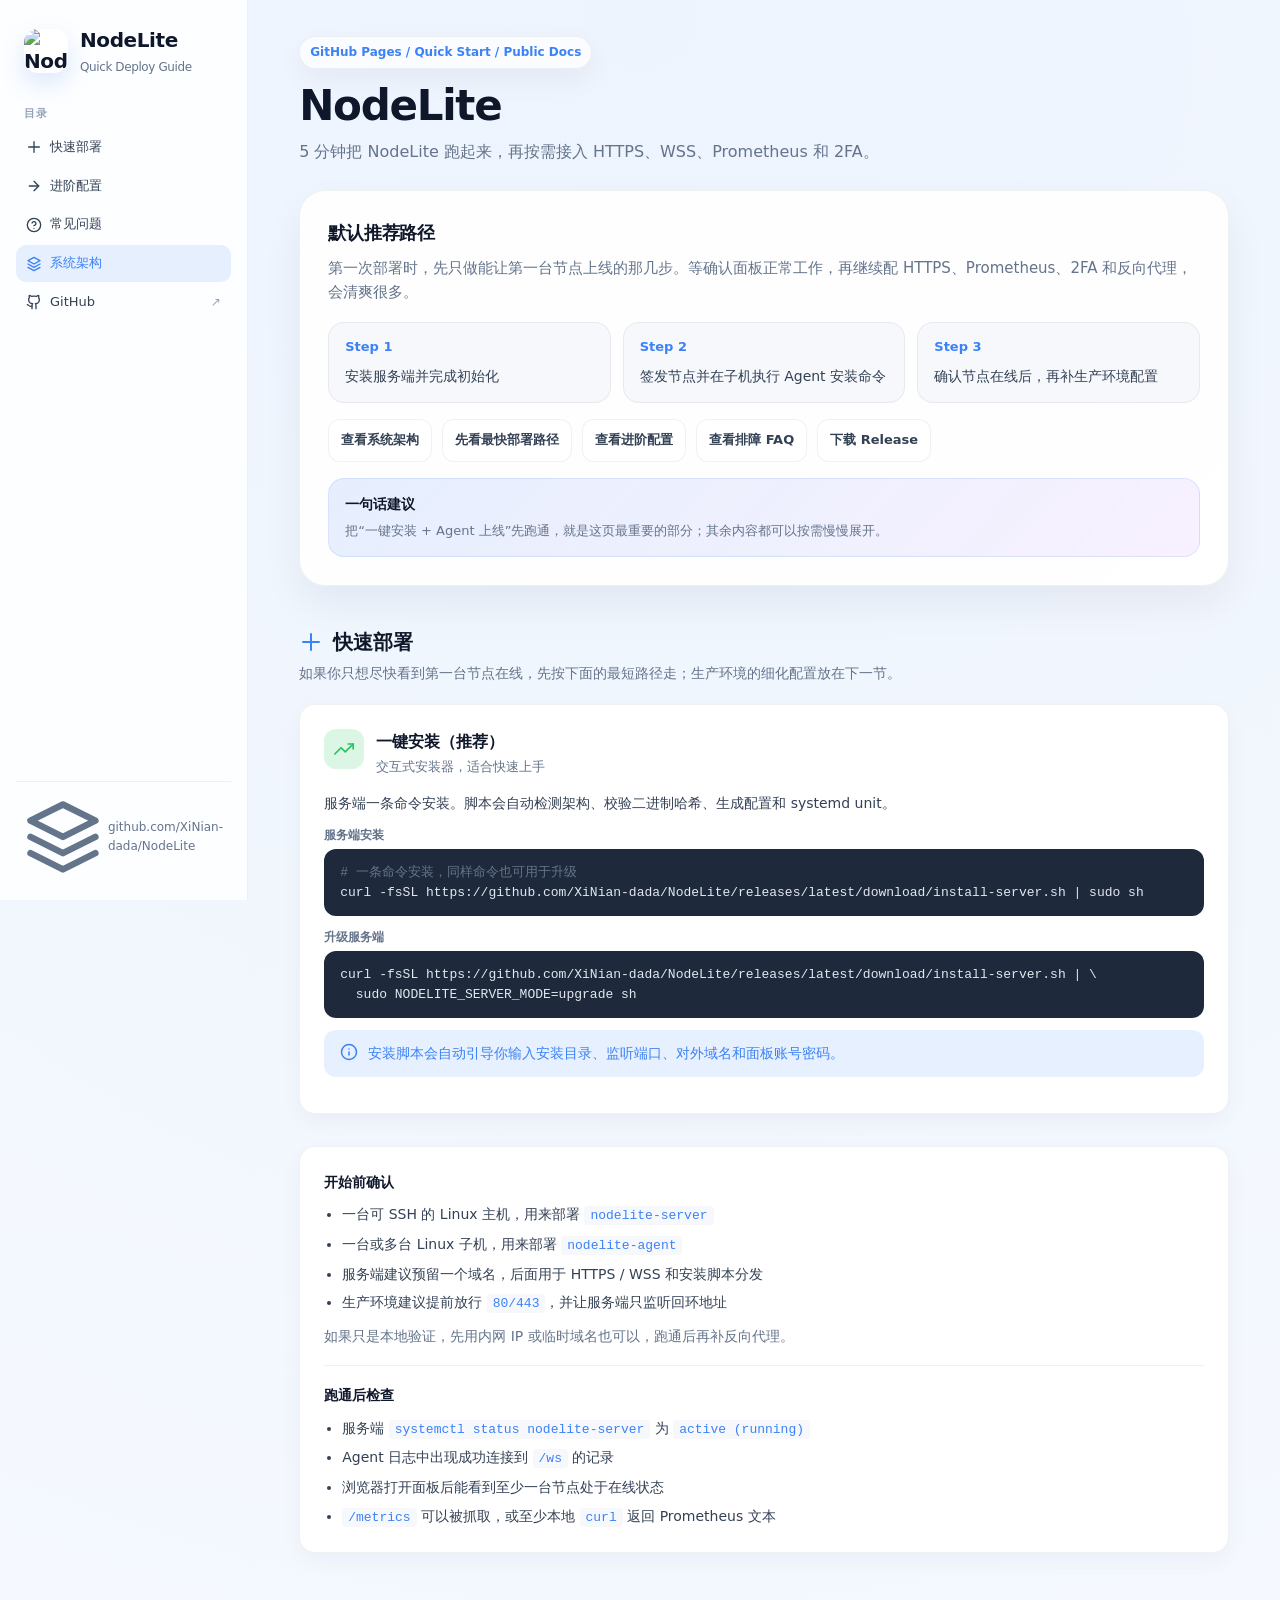
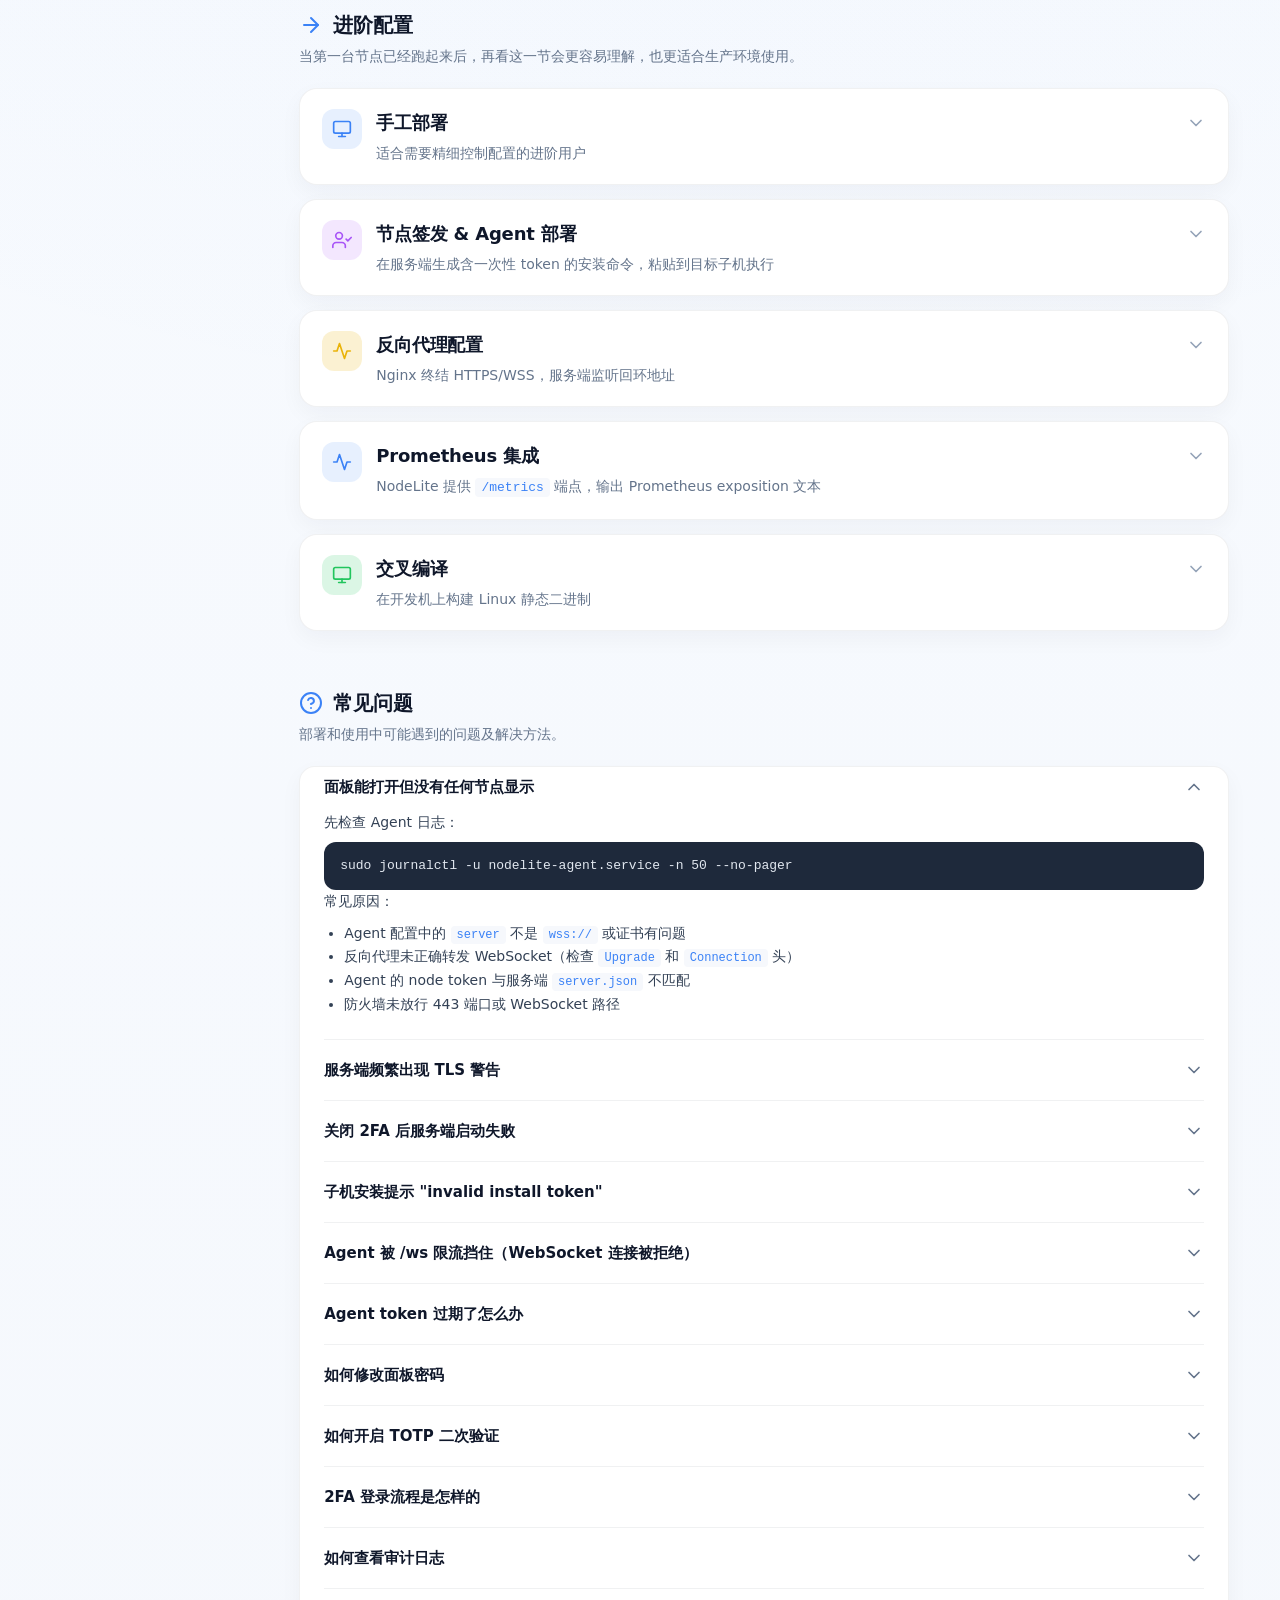
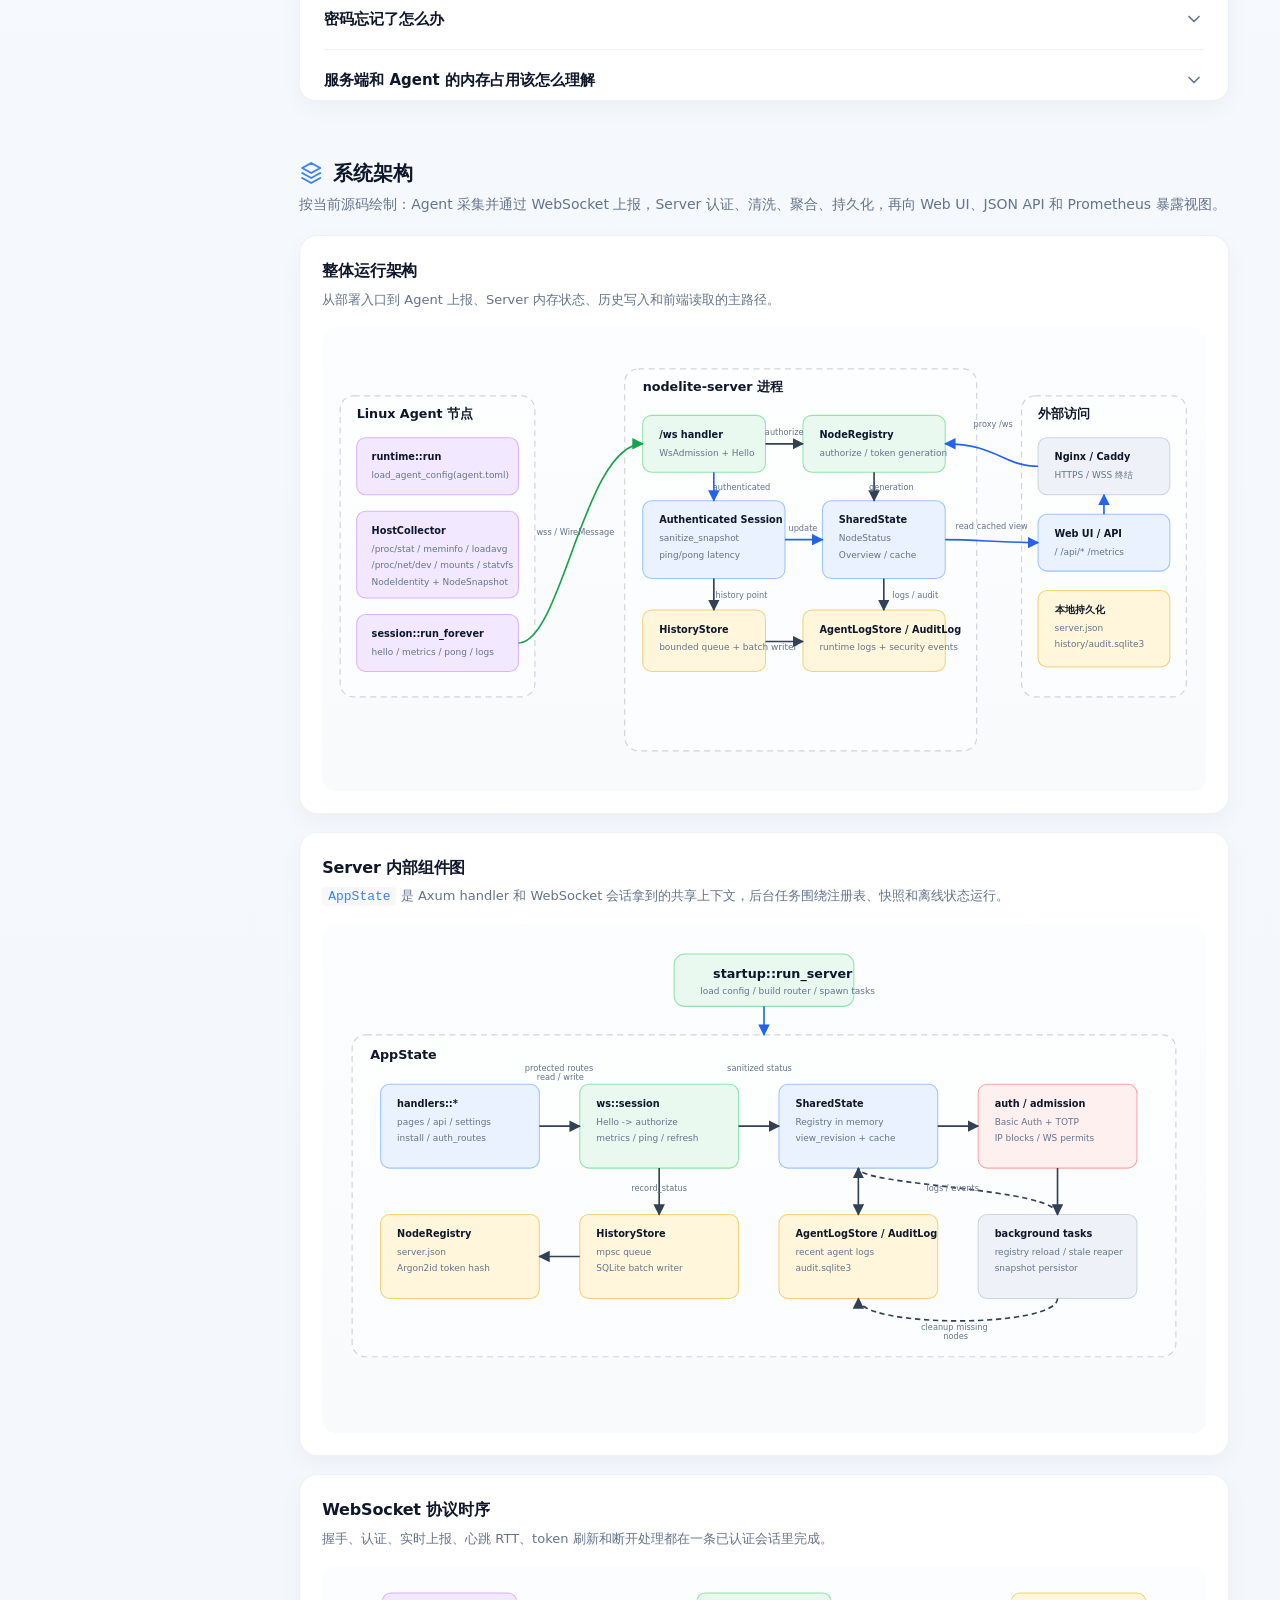
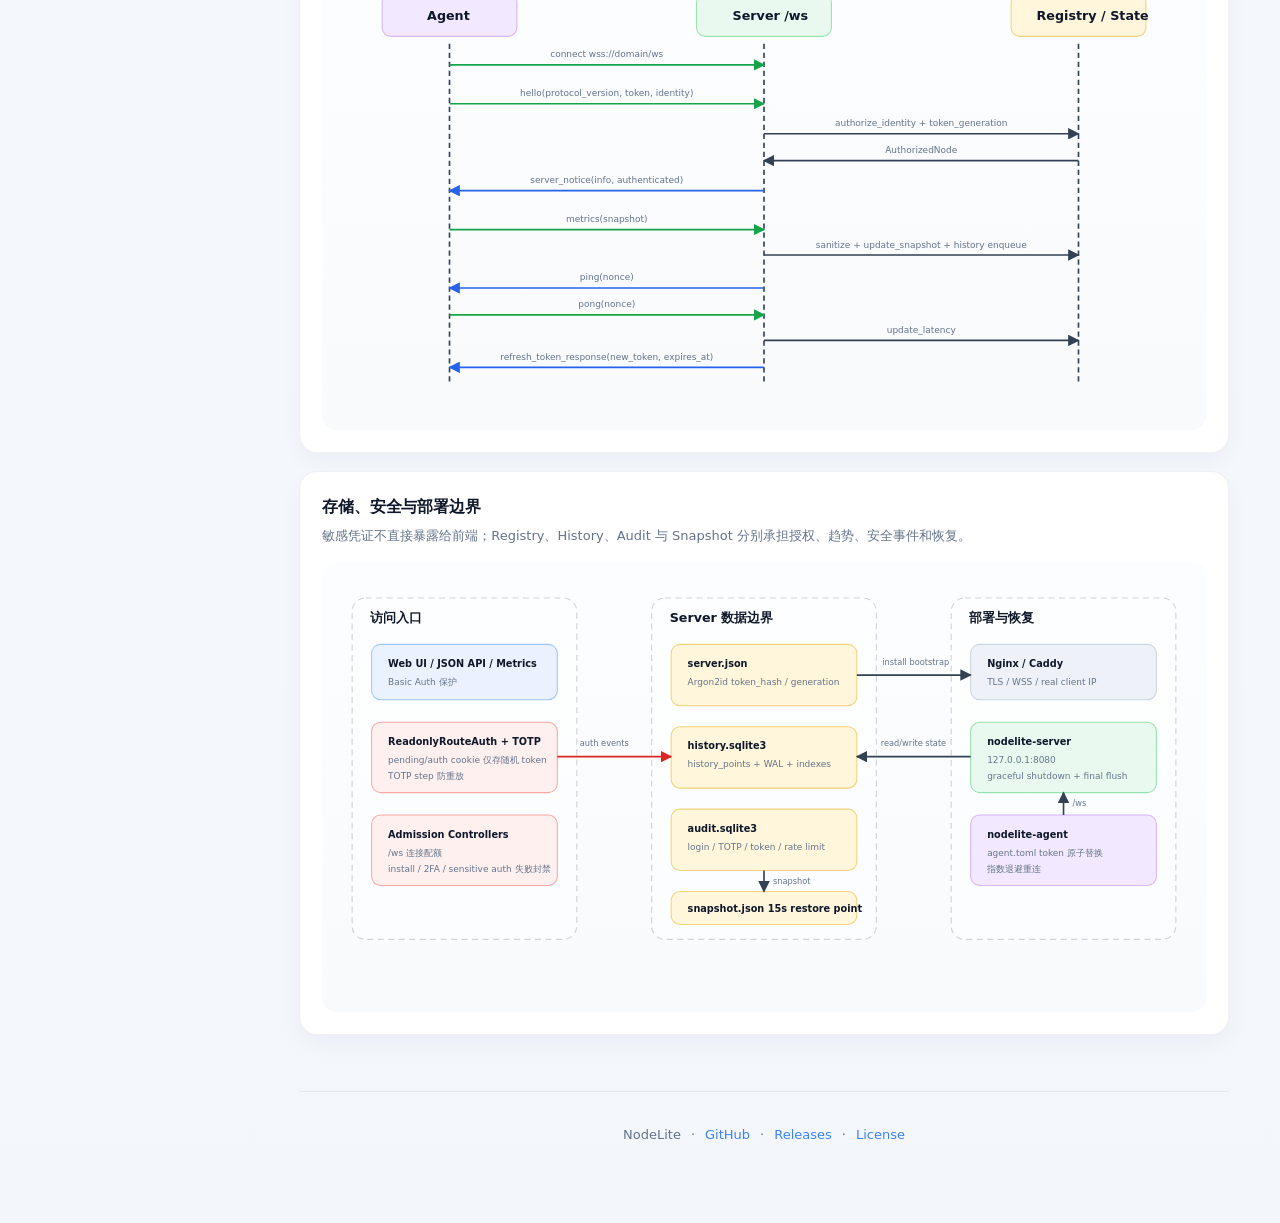
==== commit 833bd40a: "docs(ui): tighten architecture diagram label layout" ====
--- a/docs/index.html
+++ b/docs/index.html
@@ -172,7 +172,8 @@
 
       /* ---------- Main ---------- */
       .main {
-        padding: 36px clamp(28px, 4vw, 56px) 72px;
+        --main-inline-padding: clamp(28px, 4vw, 56px);
+        padding: 36px var(--main-inline-padding) 72px;
         max-width: none;
         width: 100%;
       }
@@ -368,6 +369,12 @@
         color: var(--text-muted);
         font-size: 14px;
         margin: 0 0 20px;
+      }
+      .section-wide {
+        width: min(1320px, calc(100vw - 248px - var(--main-inline-padding) - var(--main-inline-padding)));
+        max-width: calc(100vw - 248px - var(--main-inline-padding) - var(--main-inline-padding));
+        margin-left: 50%;
+        transform: translateX(-50%);
       }
 
       /* ---------- Cards ---------- */
@@ -640,6 +647,188 @@
         background: var(--accent-green-soft);
         color: #15803d;
       }
+
+      /* ---------- Architecture ---------- */
+      .architecture-grid {
+        display: grid;
+        gap: 18px;
+      }
+      .arch-board {
+        background: #ffffff;
+        border: 1px solid var(--border-soft);
+        border-radius: 18px;
+        padding: 22px;
+        box-shadow: 0 8px 22px rgba(15, 23, 42, 0.04);
+        overflow: hidden;
+      }
+      .arch-board h3 {
+        margin: 0 0 6px;
+        font-size: 16px;
+        letter-spacing: -0.01em;
+      }
+      .arch-board > p {
+        margin: 0 0 16px;
+        color: var(--text-muted);
+        font-size: 13px;
+      }
+      .arch-lane {
+        min-width: 860px;
+        display: grid;
+        gap: 14px;
+      }
+      .arch-row {
+        display: grid;
+        grid-template-columns: repeat(4, minmax(0, 1fr));
+        gap: 12px;
+        align-items: stretch;
+      }
+      .arch-row.three { grid-template-columns: repeat(3, minmax(0, 1fr)); }
+      .arch-row.five { grid-template-columns: repeat(5, minmax(0, 1fr)); }
+      .arch-node {
+        border: 1px solid var(--border-soft);
+        border-radius: 12px;
+        background: var(--bg-card-soft);
+        padding: 12px;
+        min-height: 92px;
+      }
+      .arch-node strong {
+        display: block;
+        color: var(--text-primary);
+        font-size: 13px;
+        margin-bottom: 6px;
+      }
+      .arch-node span,
+      .arch-node li {
+        color: var(--text-secondary);
+        font-size: 12px;
+        line-height: 1.55;
+      }
+      .arch-node ul {
+        margin: 0;
+        padding-left: 16px;
+      }
+      .arch-node.blue { background: var(--accent-blue-soft); border-color: rgba(59, 130, 246, 0.18); }
+      .arch-node.green { background: var(--accent-green-soft); border-color: rgba(34, 197, 94, 0.2); }
+      .arch-node.purple { background: var(--accent-purple-soft); border-color: rgba(168, 85, 247, 0.2); }
+      .arch-node.yellow { background: var(--accent-yellow-soft); border-color: rgba(234, 179, 8, 0.22); }
+      .arch-node.red { background: var(--accent-red-soft); border-color: rgba(239, 68, 68, 0.18); }
+      .arch-node.dark { background: #eef2f8; border-color: rgba(15, 23, 42, 0.12); }
+      .arch-arrow {
+        display: flex;
+        align-items: center;
+        justify-content: center;
+        color: var(--text-muted);
+        font-size: 12px;
+        font-weight: 700;
+        min-height: 24px;
+      }
+      .arch-flow {
+        display: grid;
+        grid-template-columns: minmax(140px, 1fr) 34px minmax(140px, 1fr) 34px minmax(140px, 1fr) 34px minmax(140px, 1fr);
+        gap: 0;
+        align-items: center;
+      }
+      .arch-stack {
+        display: grid;
+        gap: 10px;
+      }
+      .arch-label {
+        display: inline-flex;
+        width: fit-content;
+        padding: 4px 8px;
+        border-radius: 999px;
+        background: rgba(255, 255, 255, 0.72);
+        border: 1px solid var(--border-soft);
+        color: var(--text-muted);
+        font-size: 11px;
+        font-weight: 700;
+        margin-bottom: 4px;
+      }
+      .arch-sequence {
+        min-width: 860px;
+        display: grid;
+        grid-template-columns: 1fr 1fr;
+        gap: 18px;
+        position: relative;
+      }
+      .arch-sequence::before {
+        content: "";
+        position: absolute;
+        left: 50%;
+        top: 36px;
+        bottom: 12px;
+        width: 1px;
+        background: var(--border-strong);
+      }
+      .sequence-col {
+        display: grid;
+        gap: 10px;
+      }
+      .sequence-head {
+        text-align: center;
+        font-weight: 700;
+        color: var(--text-primary);
+        font-size: 13px;
+      }
+      .sequence-step {
+        border: 1px solid var(--border-soft);
+        border-radius: 12px;
+        padding: 10px 12px;
+        background: var(--bg-card-soft);
+        color: var(--text-secondary);
+        font-size: 12px;
+        min-height: 42px;
+      }
+      .sequence-step.send { border-color: rgba(34, 197, 94, 0.28); background: rgba(34, 197, 94, 0.1); }
+      .sequence-step.recv { border-color: rgba(59, 130, 246, 0.24); background: rgba(59, 130, 246, 0.09); }
+      .arch-footnotes {
+        display: grid;
+        grid-template-columns: repeat(4, minmax(0, 1fr));
+        gap: 10px;
+        margin-top: 14px;
+      }
+      .arch-footnotes span {
+        border: 1px solid var(--border-soft);
+        border-radius: 12px;
+        padding: 10px;
+        background: var(--bg-card-soft);
+        color: var(--text-muted);
+        font-size: 12px;
+      }
+      .arch-svg {
+        display: block;
+        width: 100%;
+        min-width: 0;
+        height: auto;
+        border-radius: 14px;
+        background: linear-gradient(180deg, #fbfdff 0%, #f8fafc 100%);
+      }
+      .arch-svg text {
+        font-family: "Inter", "PingFang SC", "Helvetica Neue", "Segoe UI", system-ui, -apple-system, sans-serif;
+        fill: var(--text-primary);
+      }
+      .arch-svg .small { font-size: 12px; fill: var(--text-muted); }
+      .arch-svg .label { font-size: 13px; font-weight: 700; }
+      .arch-svg .title { font-size: 17px; font-weight: 800; }
+      .arch-svg .tiny { font-size: 11px; fill: var(--text-muted); }
+      .arch-svg .small-center,
+      .arch-svg .tiny-center {
+        text-anchor: middle;
+      }
+      .arch-svg .small-center { font-size: 12px; fill: var(--text-muted); }
+      .arch-svg .tiny-center { font-size: 11px; fill: var(--text-muted); }
+      .arch-svg .boundary { fill: rgba(255, 255, 255, 0.64); stroke: rgba(15, 23, 42, 0.18); stroke-width: 1.5; stroke-dasharray: 8 6; }
+      .arch-svg .box-blue { fill: #eaf2ff; stroke: #9cc5ff; stroke-width: 1.4; }
+      .arch-svg .box-green { fill: #e9f9ef; stroke: #94e2ad; stroke-width: 1.4; }
+      .arch-svg .box-purple { fill: #f2e8ff; stroke: #d8b4fe; stroke-width: 1.4; }
+      .arch-svg .box-yellow { fill: #fff6db; stroke: #f4d17a; stroke-width: 1.4; }
+      .arch-svg .box-red { fill: #fff0f0; stroke: #fca5a5; stroke-width: 1.4; }
+      .arch-svg .box-gray { fill: #eef2f8; stroke: #cbd5e1; stroke-width: 1.4; }
+      .arch-svg .arrow { stroke: #334155; stroke-width: 2.2; fill: none; }
+      .arch-svg .arrow-blue { stroke: #2563eb; stroke-width: 2.2; fill: none; }
+      .arch-svg .arrow-green { stroke: #16a34a; stroke-width: 2.2; fill: none; }
+      .arch-svg .arrow-red { stroke: #dc2626; stroke-width: 2.2; fill: none; }
+      .arch-svg .dashed { stroke-dasharray: 7 5; }
 
       /* ---------- Faq ---------- */
       .faq-item {
@@ -754,7 +943,16 @@
           background: var(--bg-card);
         }
         .sidebar-bottom { display: none; }
-        .main { padding: 20px 16px 40px; }
+        .main {
+          --main-inline-padding: 16px;
+          padding: 20px var(--main-inline-padding) 40px;
+        }
+        .section-wide {
+          width: 100%;
+          max-width: 100%;
+          margin-left: 0;
+          transform: none;
+        }
         .page-header h1 { font-size: 28px; }
         .page-header p { font-size: 15px; }
         .hero-grid,
@@ -762,9 +960,11 @@
         .stats-row,
         .content-grid.two-up,
         .content-grid.columns-2,
-        .content-grid.feature-split { grid-template-columns: 1fr; }
+        .content-grid.feature-split,
+        .arch-footnotes { grid-template-columns: 1fr; }
         .card { padding: 20px; }
         .faq-card { padding: 8px 20px; }
+        .arch-board { padding: 18px; }
       }
 
       /* ---------- Print ---------- */
@@ -811,6 +1011,10 @@
             <a class="nav-link" href="#faq">
               <svg viewBox="0 0 24 24" fill="none" stroke="currentColor" stroke-width="2" stroke-linecap="round" stroke-linejoin="round"><circle cx="12" cy="12" r="10"/><path d="M9.09 9a3 3 0 0 1 5.83 1c0 2-3 3-3 3"/><line x1="12" y1="17" x2="12.01" y2="17"/></svg>
               常见问题
+            </a>
+            <a class="nav-link" href="#architecture">
+              <svg viewBox="0 0 24 24" fill="none" stroke="currentColor" stroke-width="2" stroke-linecap="round" stroke-linejoin="round"><path d="M12 2 3 7l9 5 9-5-9-5Z"/><path d="m3 12 9 5 9-5"/><path d="m3 17 9 5 9-5"/></svg>
+              系统架构
             </a>
             <a class="nav-link external" href="https://github.com/XiNian-dada/NodeLite" target="_blank" rel="noreferrer">
               <svg viewBox="0 0 24 24" fill="none" stroke="currentColor" stroke-width="2" stroke-linecap="round" stroke-linejoin="round"><path d="M15 22v-4a4.8 4.8 0 0 0-1-3.5c3 0 6-2 6-5.5.08-1.25-.27-2.48-1-3.5.28-1.15.28-2.35 0-3.5 0 0-1 0-3 1.5-2.64-.5-5.36-.5-8 0C6 2 5 2 5 2c-.3 1.15-.3 2.35 0 3.5A5.403 5.403 0 0 0 4 9c0 3.5 3 5.5 6 5.5-.39.49-.68 1.05-.85 1.65-.17.6-.22 1.23-.15 1.85v4"/><path d="M9 18c-4.51 2-5-2-7-2"/></svg>
@@ -854,6 +1058,7 @@
                   </div>
                 </div>
                 <div class="hero-actions">
+                  <a class="action-chip" href="#architecture">查看系统架构</a>
                   <a class="action-chip" href="#deploy">先看最快部署路径</a>
                   <a class="action-chip" href="#advanced">查看进阶配置</a>
                   <a class="action-chip" href="#faq">查看排障 FAQ</a>
@@ -1399,6 +1604,310 @@
           </div>
         </section>
 
+        <!-- ==================== 系统架构 ==================== -->
+        <section class="section section-wide" id="architecture">
+          <h2 class="section-title">
+            <svg width="24" height="24" viewBox="0 0 24 24" fill="none" stroke="var(--accent-blue)" stroke-width="2" stroke-linecap="round" stroke-linejoin="round"><path d="M12 2 3 7l9 5 9-5-9-5Z"/><path d="m3 12 9 5 9-5"/><path d="m3 17 9 5 9-5"/></svg>
+            系统架构
+          </h2>
+          <p class="section-desc">按当前源码绘制：Agent 采集并通过 WebSocket 上报，Server 认证、清洗、聚合、持久化，再向 Web UI、JSON API 和 Prometheus 暴露视图。</p>
+
+          <div class="architecture-grid">
+            <div class="arch-board">
+              <h3>整体运行架构</h3>
+              <p>从部署入口到 Agent 上报、Server 内存状态、历史写入和前端读取的主路径。</p>
+              <svg class="arch-svg" viewBox="0 0 1180 620" role="img" aria-label="NodeLite overall runtime architecture">
+                <defs>
+                  <marker id="arrow-main" viewBox="0 0 10 10" refX="9" refY="5" markerWidth="7" markerHeight="7" orient="auto-start-reverse">
+                    <path d="M 0 0 L 10 5 L 0 10 z" fill="#334155"></path>
+                  </marker>
+                  <marker id="arrow-blue" viewBox="0 0 10 10" refX="9" refY="5" markerWidth="7" markerHeight="7" orient="auto-start-reverse">
+                    <path d="M 0 0 L 10 5 L 0 10 z" fill="#2563eb"></path>
+                  </marker>
+                  <marker id="arrow-green" viewBox="0 0 10 10" refX="9" refY="5" markerWidth="7" markerHeight="7" orient="auto-start-reverse">
+                    <path d="M 0 0 L 10 5 L 0 10 z" fill="#16a34a"></path>
+                  </marker>
+                </defs>
+
+                <rect class="boundary" x="24" y="92" width="260" height="402" rx="18"></rect>
+                <text class="title" x="46" y="122">Linux Agent 节点</text>
+                <rect class="box-purple" x="46" y="148" width="216" height="76" rx="12"></rect>
+                <text class="label" x="66" y="178">runtime::run</text>
+                <text class="small" x="66" y="202">load_agent_config(agent.toml)</text>
+                <rect class="box-purple" x="46" y="246" width="216" height="116" rx="12"></rect>
+                <text class="label" x="66" y="276">HostCollector</text>
+                <text class="small" x="66" y="300">/proc/stat / meminfo / loadavg</text>
+                <text class="small" x="66" y="322">/proc/net/dev / mounts / statvfs</text>
+                <text class="small" x="66" y="344">NodeIdentity + NodeSnapshot</text>
+                <rect class="box-purple" x="46" y="384" width="216" height="76" rx="12"></rect>
+                <text class="label" x="66" y="414">session::run_forever</text>
+                <text class="small" x="66" y="438">hello / metrics / pong / logs</text>
+
+                <rect class="boundary" x="404" y="56" width="470" height="510" rx="18"></rect>
+                <text class="title" x="428" y="86">nodelite-server 进程</text>
+                <rect class="box-green" x="428" y="118" width="164" height="76" rx="12"></rect>
+                <text class="label" x="450" y="148">/ws handler</text>
+                <text class="small" x="450" y="172">WsAdmission + Hello</text>
+                <rect class="box-green" x="642" y="118" width="190" height="76" rx="12"></rect>
+                <text class="label" x="664" y="148">NodeRegistry</text>
+                <text class="small" x="664" y="172">authorize / token generation</text>
+                <rect class="box-blue" x="428" y="232" width="190" height="104" rx="12"></rect>
+                <text class="label" x="450" y="262">Authenticated Session</text>
+                <text class="small" x="450" y="286">sanitize_snapshot</text>
+                <text class="small" x="450" y="308">ping/pong latency</text>
+                <rect class="box-blue" x="668" y="232" width="164" height="104" rx="12"></rect>
+                <text class="label" x="690" y="262">SharedState</text>
+                <text class="small" x="690" y="286">NodeStatus</text>
+                <text class="small" x="690" y="308">Overview / cache</text>
+                <rect class="box-yellow" x="428" y="378" width="164" height="82" rx="12"></rect>
+                <text class="label" x="450" y="408">HistoryStore</text>
+                <text class="small" x="450" y="432">bounded queue + batch writer</text>
+                <rect class="box-yellow" x="642" y="378" width="190" height="82" rx="12"></rect>
+                <text class="label" x="664" y="408">AgentLogStore / AuditLog</text>
+                <text class="small" x="664" y="432">runtime logs + security events</text>
+
+                <rect class="boundary" x="934" y="92" width="220" height="402" rx="18"></rect>
+                <text class="title" x="956" y="122">外部访问</text>
+                <rect class="box-gray" x="956" y="148" width="176" height="76" rx="12"></rect>
+                <text class="label" x="978" y="178">Nginx / Caddy</text>
+                <text class="small" x="978" y="202">HTTPS / WSS 终结</text>
+                <rect class="box-blue" x="956" y="250" width="176" height="76" rx="12"></rect>
+                <text class="label" x="978" y="280">Web UI / API</text>
+                <text class="small" x="978" y="304">/ /api/* /metrics</text>
+                <rect class="box-yellow" x="956" y="352" width="176" height="102" rx="12"></rect>
+                <text class="label" x="978" y="382">本地持久化</text>
+                <text class="small" x="978" y="406">server.json</text>
+                <text class="small" x="978" y="428">history/audit.sqlite3</text>
+
+                <path class="arrow-green" marker-end="url(#arrow-green)" d="M262 422 C320 422 350 156 428 156"></path>
+                <text class="tiny-center" x="338" y="278">wss / WireMessage</text>
+                <path class="arrow" marker-end="url(#arrow-main)" d="M592 156 H642"></path>
+                <text class="tiny-center" x="617" y="144">authorize</text>
+                <path class="arrow-blue" marker-end="url(#arrow-blue)" d="M523 194 V232"></path>
+                <text class="tiny-center" x="560" y="218">authenticated</text>
+                <path class="arrow-blue" marker-end="url(#arrow-blue)" d="M618 284 H668"></path>
+                <text class="tiny-center" x="642" y="272">update</text>
+                <path class="arrow" marker-end="url(#arrow-main)" d="M750 336 V378"></path>
+                <text class="tiny-center" x="792" y="362">logs / audit</text>
+                <path class="arrow" marker-end="url(#arrow-main)" d="M523 336 V378"></path>
+                <text class="tiny-center" x="560" y="362">history point</text>
+                <path class="arrow-blue" marker-end="url(#arrow-blue)" d="M832 284 C878 284 900 288 956 288"></path>
+                <text class="tiny-center" x="894" y="270">read cached view</text>
+                <path class="arrow-blue" marker-end="url(#arrow-blue)" d="M1044 250 V224"></path>
+                <path class="arrow-blue" marker-end="url(#arrow-blue)" d="M956 186 C910 186 900 156 832 156"></path>
+                <text class="tiny-center" x="896" y="134">proxy /ws</text>
+                <path class="arrow" marker-end="url(#arrow-main)" d="M737 194 V232"></path>
+                <text class="tiny-center" x="760" y="218">generation</text>
+                <path class="arrow" marker-end="url(#arrow-main)" d="M592 420 H642"></path>
+              </svg>
+            </div>
+
+            <div class="arch-board">
+              <h3>Server 内部组件图</h3>
+              <p><code>AppState</code> 是 Axum handler 和 WebSocket 会话拿到的共享上下文，后台任务围绕注册表、快照和离线状态运行。</p>
+              <svg class="arch-svg" viewBox="0 0 1180 680" role="img" aria-label="NodeLite server component architecture">
+                <defs>
+                  <marker id="arrow-server" viewBox="0 0 10 10" refX="9" refY="5" markerWidth="7" markerHeight="7" orient="auto-start-reverse">
+                    <path d="M 0 0 L 10 5 L 0 10 z" fill="#334155"></path>
+                  </marker>
+                  <marker id="arrow-server-blue" viewBox="0 0 10 10" refX="9" refY="5" markerWidth="7" markerHeight="7" orient="auto-start-reverse">
+                    <path d="M 0 0 L 10 5 L 0 10 z" fill="#2563eb"></path>
+                  </marker>
+                </defs>
+
+                <rect class="box-green" x="470" y="40" width="240" height="70" rx="14"></rect>
+                <text class="title" x="522" y="72">startup::run_server</text>
+                <text class="small" x="505" y="94">load config / build router / spawn tasks</text>
+
+                <rect class="boundary" x="40" y="148" width="1100" height="430" rx="18"></rect>
+                <text class="title" x="64" y="180">AppState</text>
+
+                <rect class="box-blue" x="78" y="214" width="212" height="112" rx="12"></rect>
+                <text class="label" x="100" y="244">handlers::*</text>
+                <text class="small" x="100" y="268">pages / api / settings</text>
+                <text class="small" x="100" y="290">install / auth_routes</text>
+
+                <rect class="box-green" x="344" y="214" width="212" height="112" rx="12"></rect>
+                <text class="label" x="366" y="244">ws::session</text>
+                <text class="small" x="366" y="268">Hello -> authorize</text>
+                <text class="small" x="366" y="290">metrics / ping / refresh</text>
+
+                <rect class="box-blue" x="610" y="214" width="212" height="112" rx="12"></rect>
+                <text class="label" x="632" y="244">SharedState</text>
+                <text class="small" x="632" y="268">Registry in memory</text>
+                <text class="small" x="632" y="290">view_revision + cache</text>
+
+                <rect class="box-red" x="876" y="214" width="212" height="112" rx="12"></rect>
+                <text class="label" x="898" y="244">auth / admission</text>
+                <text class="small" x="898" y="268">Basic Auth + TOTP</text>
+                <text class="small" x="898" y="290">IP blocks / WS permits</text>
+
+                <rect class="box-yellow" x="78" y="388" width="212" height="112" rx="12"></rect>
+                <text class="label" x="100" y="418">NodeRegistry</text>
+                <text class="small" x="100" y="442">server.json</text>
+                <text class="small" x="100" y="464">Argon2id token hash</text>
+
+                <rect class="box-yellow" x="344" y="388" width="212" height="112" rx="12"></rect>
+                <text class="label" x="366" y="418">HistoryStore</text>
+                <text class="small" x="366" y="442">mpsc queue</text>
+                <text class="small" x="366" y="464">SQLite batch writer</text>
+
+                <rect class="box-yellow" x="610" y="388" width="212" height="112" rx="12"></rect>
+                <text class="label" x="632" y="418">AgentLogStore / AuditLog</text>
+                <text class="small" x="632" y="442">recent agent logs</text>
+                <text class="small" x="632" y="464">audit.sqlite3</text>
+
+                <rect class="box-gray" x="876" y="388" width="212" height="112" rx="12"></rect>
+                <text class="label" x="898" y="418">background tasks</text>
+                <text class="small" x="898" y="442">registry reload / stale reaper</text>
+                <text class="small" x="898" y="464">snapshot persistor</text>
+
+                <path class="arrow-blue" marker-end="url(#arrow-server-blue)" d="M590 110 V148"></path>
+                <path class="arrow" marker-end="url(#arrow-server)" d="M290 270 H344"></path>
+                <path class="arrow" marker-end="url(#arrow-server)" d="M556 270 H610"></path>
+                <path class="arrow" marker-end="url(#arrow-server)" d="M822 270 H876"></path>
+                <path class="arrow" marker-end="url(#arrow-server)" d="M450 326 V388"></path>
+                <path class="arrow" marker-end="url(#arrow-server)" d="M716 326 V388"></path>
+                <path class="arrow" marker-end="url(#arrow-server)" d="M982 326 V388"></path>
+                <path class="arrow" marker-end="url(#arrow-server)" d="M344 444 H290"></path>
+                <path class="arrow dashed" marker-end="url(#arrow-server)" d="M982 388 C982 352 716 350 716 326"></path>
+                <path class="arrow dashed" marker-end="url(#arrow-server)" d="M982 500 C982 540 716 540 716 500"></path>
+                <text class="tiny-center" x="318" y="196">
+                  <tspan x="318" dy="0">protected routes</tspan>
+                  <tspan x="318" dy="12">read / write</tspan>
+                </text>
+                <text class="tiny-center" x="584" y="196">sanitized status</text>
+                <text class="tiny-center" x="450" y="356">record_status</text>
+                <text class="tiny-center" x="842" y="356">logs / events</text>
+                <text class="tiny-center" x="846" y="542">
+                  <tspan x="846" dy="0">cleanup missing</tspan>
+                  <tspan x="846" dy="12">nodes</tspan>
+                </text>
+              </svg>
+            </div>
+
+            <div class="arch-board">
+              <h3>WebSocket 协议时序</h3>
+              <p>握手、认证、实时上报、心跳 RTT、token 刷新和断开处理都在一条已认证会话里完成。</p>
+              <svg class="arch-svg" viewBox="0 0 1180 620" role="img" aria-label="NodeLite WebSocket sequence diagram">
+                <defs>
+                  <marker id="arrow-seq" viewBox="0 0 10 10" refX="9" refY="5" markerWidth="7" markerHeight="7" orient="auto-start-reverse">
+                    <path d="M 0 0 L 10 5 L 0 10 z" fill="#334155"></path>
+                  </marker>
+                  <marker id="arrow-seq-blue" viewBox="0 0 10 10" refX="9" refY="5" markerWidth="7" markerHeight="7" orient="auto-start-reverse">
+                    <path d="M 0 0 L 10 5 L 0 10 z" fill="#2563eb"></path>
+                  </marker>
+                  <marker id="arrow-seq-green" viewBox="0 0 10 10" refX="9" refY="5" markerWidth="7" markerHeight="7" orient="auto-start-reverse">
+                    <path d="M 0 0 L 10 5 L 0 10 z" fill="#16a34a"></path>
+                  </marker>
+                </defs>
+
+                <rect class="box-purple" x="80" y="36" width="180" height="58" rx="12"></rect>
+                <text class="title" x="140" y="72">Agent</text>
+                <rect class="box-green" x="500" y="36" width="180" height="58" rx="12"></rect>
+                <text class="title" x="548" y="72">Server /ws</text>
+                <rect class="box-yellow" x="920" y="36" width="180" height="58" rx="12"></rect>
+                <text class="title" x="954" y="72">Registry / State</text>
+
+                <path class="arrow dashed" d="M170 104 V560"></path>
+                <path class="arrow dashed" d="M590 104 V560"></path>
+                <path class="arrow dashed" d="M1010 104 V560"></path>
+
+                <path class="arrow-green" marker-end="url(#arrow-seq-green)" d="M170 132 H590"></path>
+                <text class="small-center" x="380" y="122">connect wss://domain/ws</text>
+                <path class="arrow-green" marker-end="url(#arrow-seq-green)" d="M170 184 H590"></path>
+                <text class="small-center" x="380" y="174">hello(protocol_version, token, identity)</text>
+                <path class="arrow" marker-end="url(#arrow-seq)" d="M590 224 H1010"></path>
+                <text class="small-center" x="800" y="214">authorize_identity + token_generation</text>
+                <path class="arrow" marker-end="url(#arrow-seq)" d="M1010 260 H590"></path>
+                <text class="small-center" x="800" y="250">AuthorizedNode</text>
+                <path class="arrow-blue" marker-end="url(#arrow-seq-blue)" d="M590 300 H170"></path>
+                <text class="small-center" x="380" y="290">server_notice(info, authenticated)</text>
+                <path class="arrow-green" marker-end="url(#arrow-seq-green)" d="M170 352 H590"></path>
+                <text class="small-center" x="380" y="342">metrics(snapshot)</text>
+                <path class="arrow" marker-end="url(#arrow-seq)" d="M590 386 H1010"></path>
+                <text class="small-center" x="800" y="376">sanitize + update_snapshot + history enqueue</text>
+                <path class="arrow-blue" marker-end="url(#arrow-seq-blue)" d="M590 430 H170"></path>
+                <text class="small-center" x="380" y="420">ping(nonce)</text>
+                <path class="arrow-green" marker-end="url(#arrow-seq-green)" d="M170 466 H590"></path>
+                <text class="small-center" x="380" y="456">pong(nonce)</text>
+                <path class="arrow" marker-end="url(#arrow-seq)" d="M590 500 H1010"></path>
+                <text class="small-center" x="800" y="490">update_latency</text>
+                <path class="arrow-blue" marker-end="url(#arrow-seq-blue)" d="M590 536 H170"></path>
+                <text class="small-center" x="380" y="526">refresh_token_response(new_token, expires_at)</text>
+              </svg>
+            </div>
+
+            <div class="arch-board">
+              <h3>存储、安全与部署边界</h3>
+              <p>敏感凭证不直接暴露给前端；Registry、History、Audit 与 Snapshot 分别承担授权、趋势、安全事件和恢复。</p>
+              <svg class="arch-svg" viewBox="0 0 1180 600" role="img" aria-label="NodeLite security storage deployment architecture">
+                <defs>
+                  <marker id="arrow-sec" viewBox="0 0 10 10" refX="9" refY="5" markerWidth="7" markerHeight="7" orient="auto-start-reverse">
+                    <path d="M 0 0 L 10 5 L 0 10 z" fill="#334155"></path>
+                  </marker>
+                  <marker id="arrow-sec-red" viewBox="0 0 10 10" refX="9" refY="5" markerWidth="7" markerHeight="7" orient="auto-start-reverse">
+                    <path d="M 0 0 L 10 5 L 0 10 z" fill="#dc2626"></path>
+                  </marker>
+                </defs>
+
+                <rect class="boundary" x="40" y="48" width="300" height="456" rx="18"></rect>
+                <text class="title" x="64" y="80">访问入口</text>
+                <rect class="box-blue" x="66" y="110" width="248" height="74" rx="12"></rect>
+                <text class="label" x="88" y="140">Web UI / JSON API / Metrics</text>
+                <text class="small" x="88" y="164">Basic Auth 保护</text>
+                <rect class="box-red" x="66" y="214" width="248" height="94" rx="12"></rect>
+                <text class="label" x="88" y="244">ReadonlyRouteAuth + TOTP</text>
+                <text class="small" x="88" y="268">pending/auth cookie 仅存随机 token</text>
+                <text class="small" x="88" y="290">TOTP step 防重放</text>
+                <rect class="box-red" x="66" y="338" width="248" height="94" rx="12"></rect>
+                <text class="label" x="88" y="368">Admission Controllers</text>
+                <text class="small" x="88" y="392">/ws 连接配额</text>
+                <text class="small" x="88" y="414">install / 2FA / sensitive auth 失败封禁</text>
+
+                <rect class="boundary" x="440" y="48" width="300" height="456" rx="18"></rect>
+                <text class="title" x="464" y="80">Server 数据边界</text>
+                <rect class="box-yellow" x="466" y="110" width="248" height="82" rx="12"></rect>
+                <text class="label" x="488" y="140">server.json</text>
+                <text class="small" x="488" y="164">Argon2id token_hash / generation</text>
+                <rect class="box-yellow" x="466" y="220" width="248" height="82" rx="12"></rect>
+                <text class="label" x="488" y="250">history.sqlite3</text>
+                <text class="small" x="488" y="274">history_points + WAL + indexes</text>
+                <rect class="box-yellow" x="466" y="330" width="248" height="82" rx="12"></rect>
+                <text class="label" x="488" y="360">audit.sqlite3</text>
+                <text class="small" x="488" y="384">login / TOTP / token / rate limit</text>
+                <rect class="box-yellow" x="466" y="440" width="248" height="44" rx="12"></rect>
+                <text class="label" x="488" y="468">snapshot.json 15s restore point</text>
+
+                <rect class="boundary" x="840" y="48" width="300" height="456" rx="18"></rect>
+                <text class="title" x="864" y="80">部署与恢复</text>
+                <rect class="box-gray" x="866" y="110" width="248" height="74" rx="12"></rect>
+                <text class="label" x="888" y="140">Nginx / Caddy</text>
+                <text class="small" x="888" y="164">TLS / WSS / real client IP</text>
+                <rect class="box-green" x="866" y="214" width="248" height="94" rx="12"></rect>
+                <text class="label" x="888" y="244">nodelite-server</text>
+                <text class="small" x="888" y="268">127.0.0.1:8080</text>
+                <text class="small" x="888" y="290">graceful shutdown + final flush</text>
+                <rect class="box-purple" x="866" y="338" width="248" height="94" rx="12"></rect>
+                <text class="label" x="888" y="368">nodelite-agent</text>
+                <text class="small" x="888" y="392">agent.toml token 原子替换</text>
+                <text class="small" x="888" y="414">指数退避重连</text>
+
+                <path class="arrow-red" marker-end="url(#arrow-sec-red)" d="M314 260 H466"></path>
+                <text class="tiny" x="344" y="246">auth events</text>
+                <path class="arrow" marker-end="url(#arrow-sec)" d="M714 151 H866"></path>
+                <text class="tiny" x="748" y="137">install bootstrap</text>
+                <path class="arrow" marker-end="url(#arrow-sec)" d="M866 260 H714"></path>
+                <text class="tiny" x="746" y="246">read/write state</text>
+                <path class="arrow" marker-end="url(#arrow-sec)" d="M990 338 V308"></path>
+                <text class="tiny" x="1002" y="326">/ws</text>
+                <path class="arrow" marker-end="url(#arrow-sec)" d="M590 412 V440"></path>
+                <text class="tiny" x="602" y="430">snapshot</text>
+              </svg>
+            </div>
+          </div>
+        </section>
+
         <!-- Footer -->
         <footer class="footer">
           <p class="footer-links">
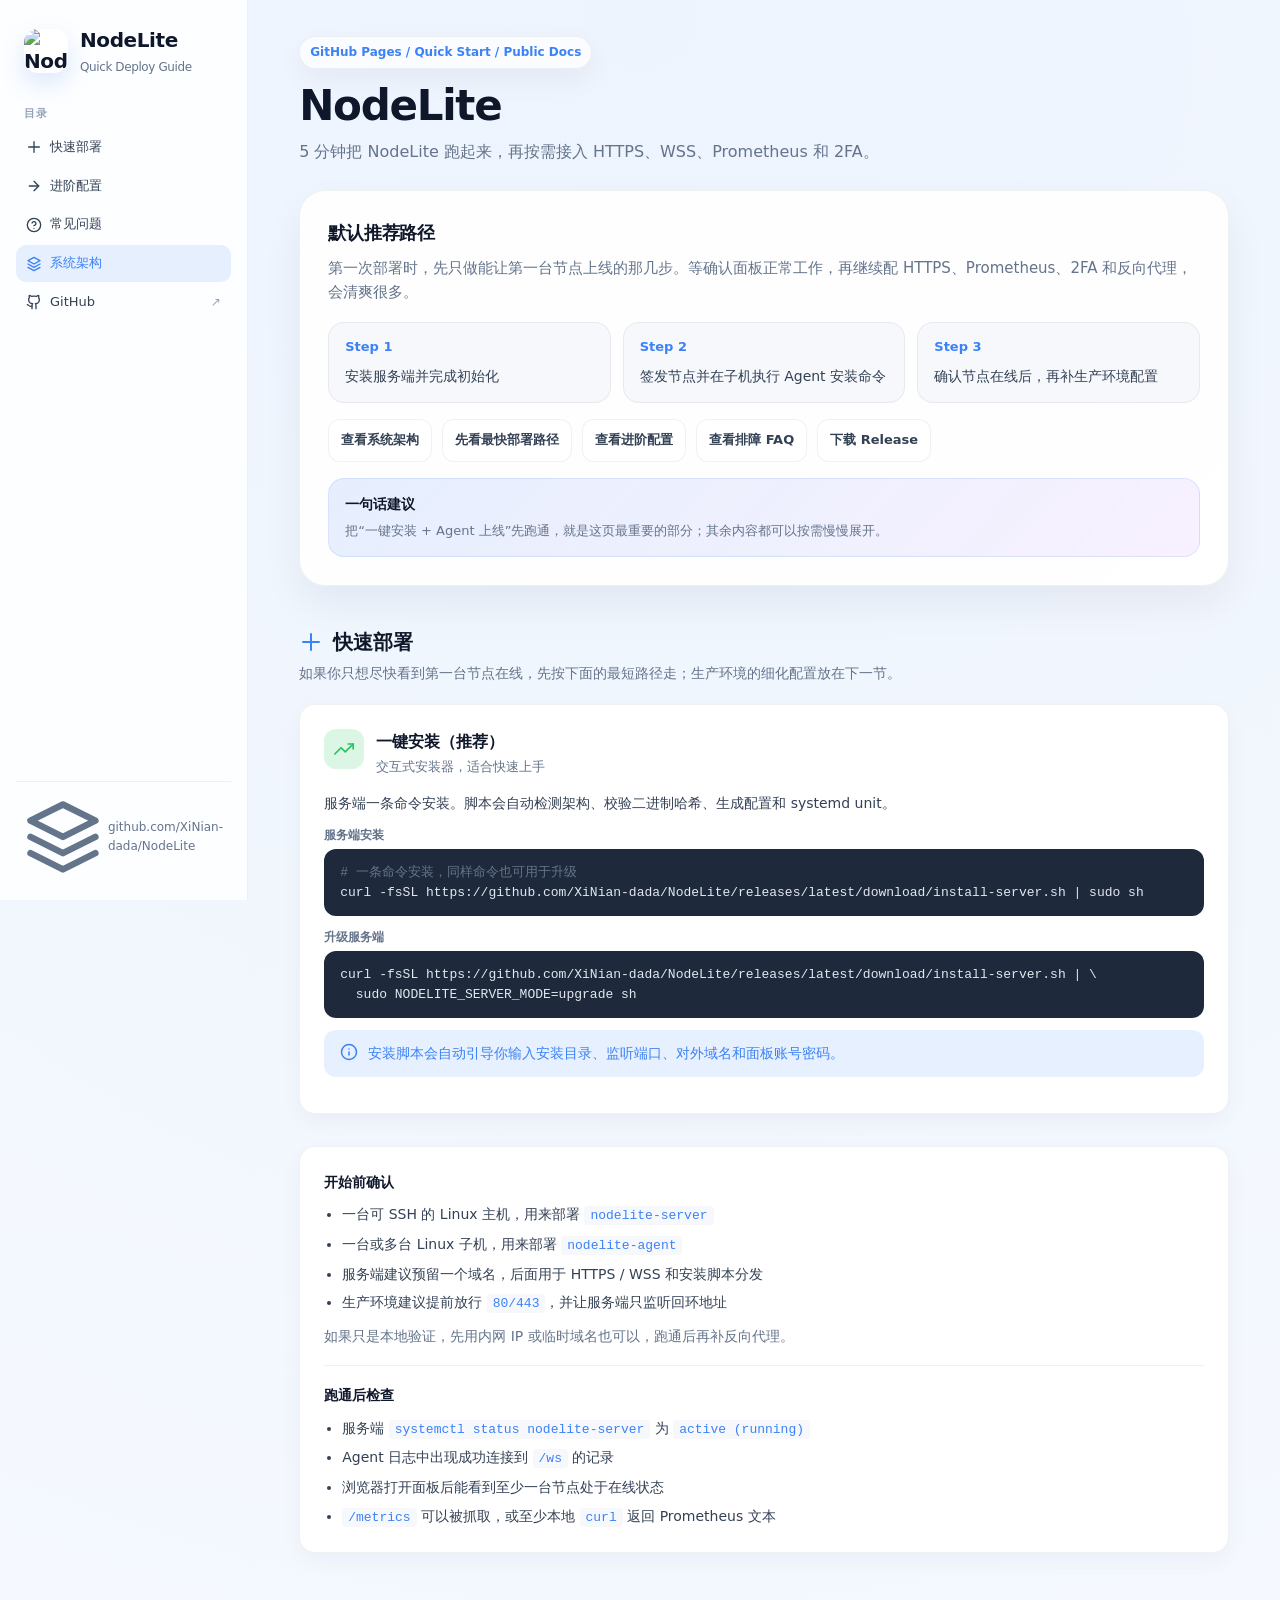
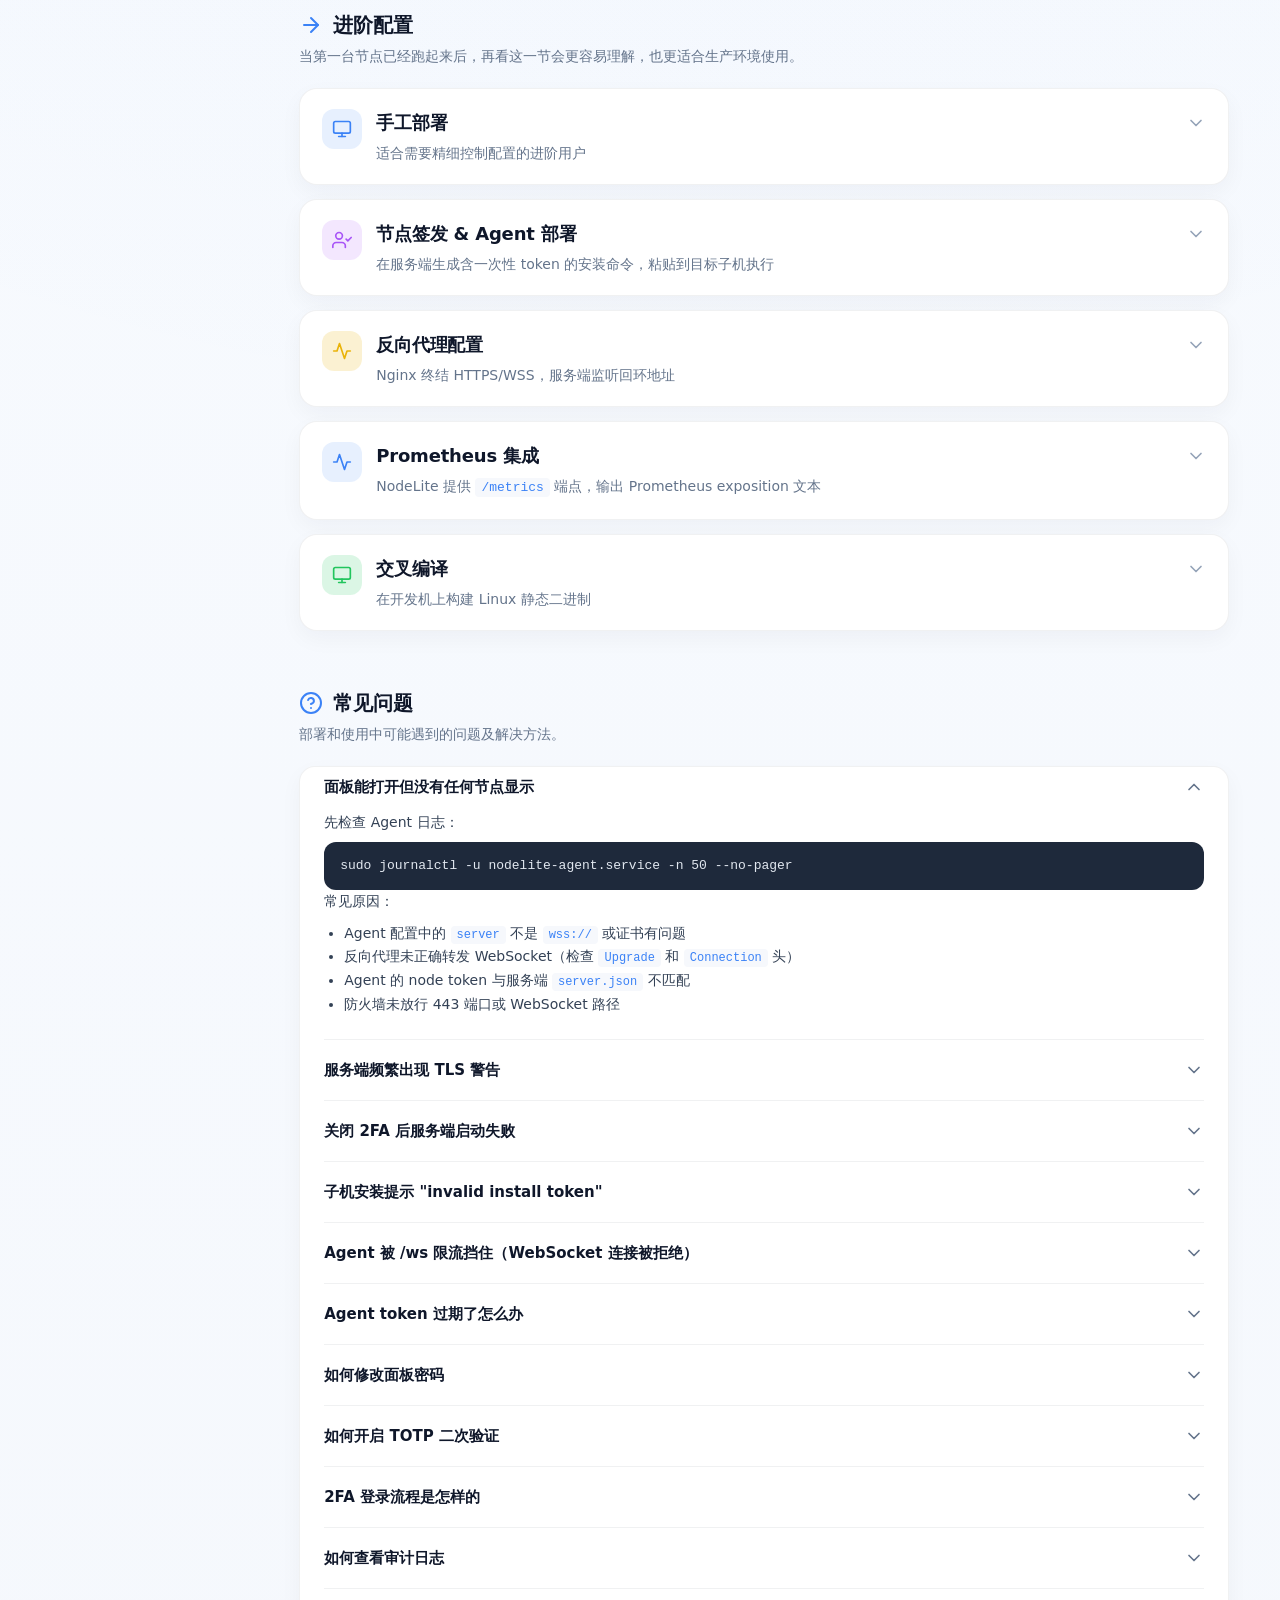
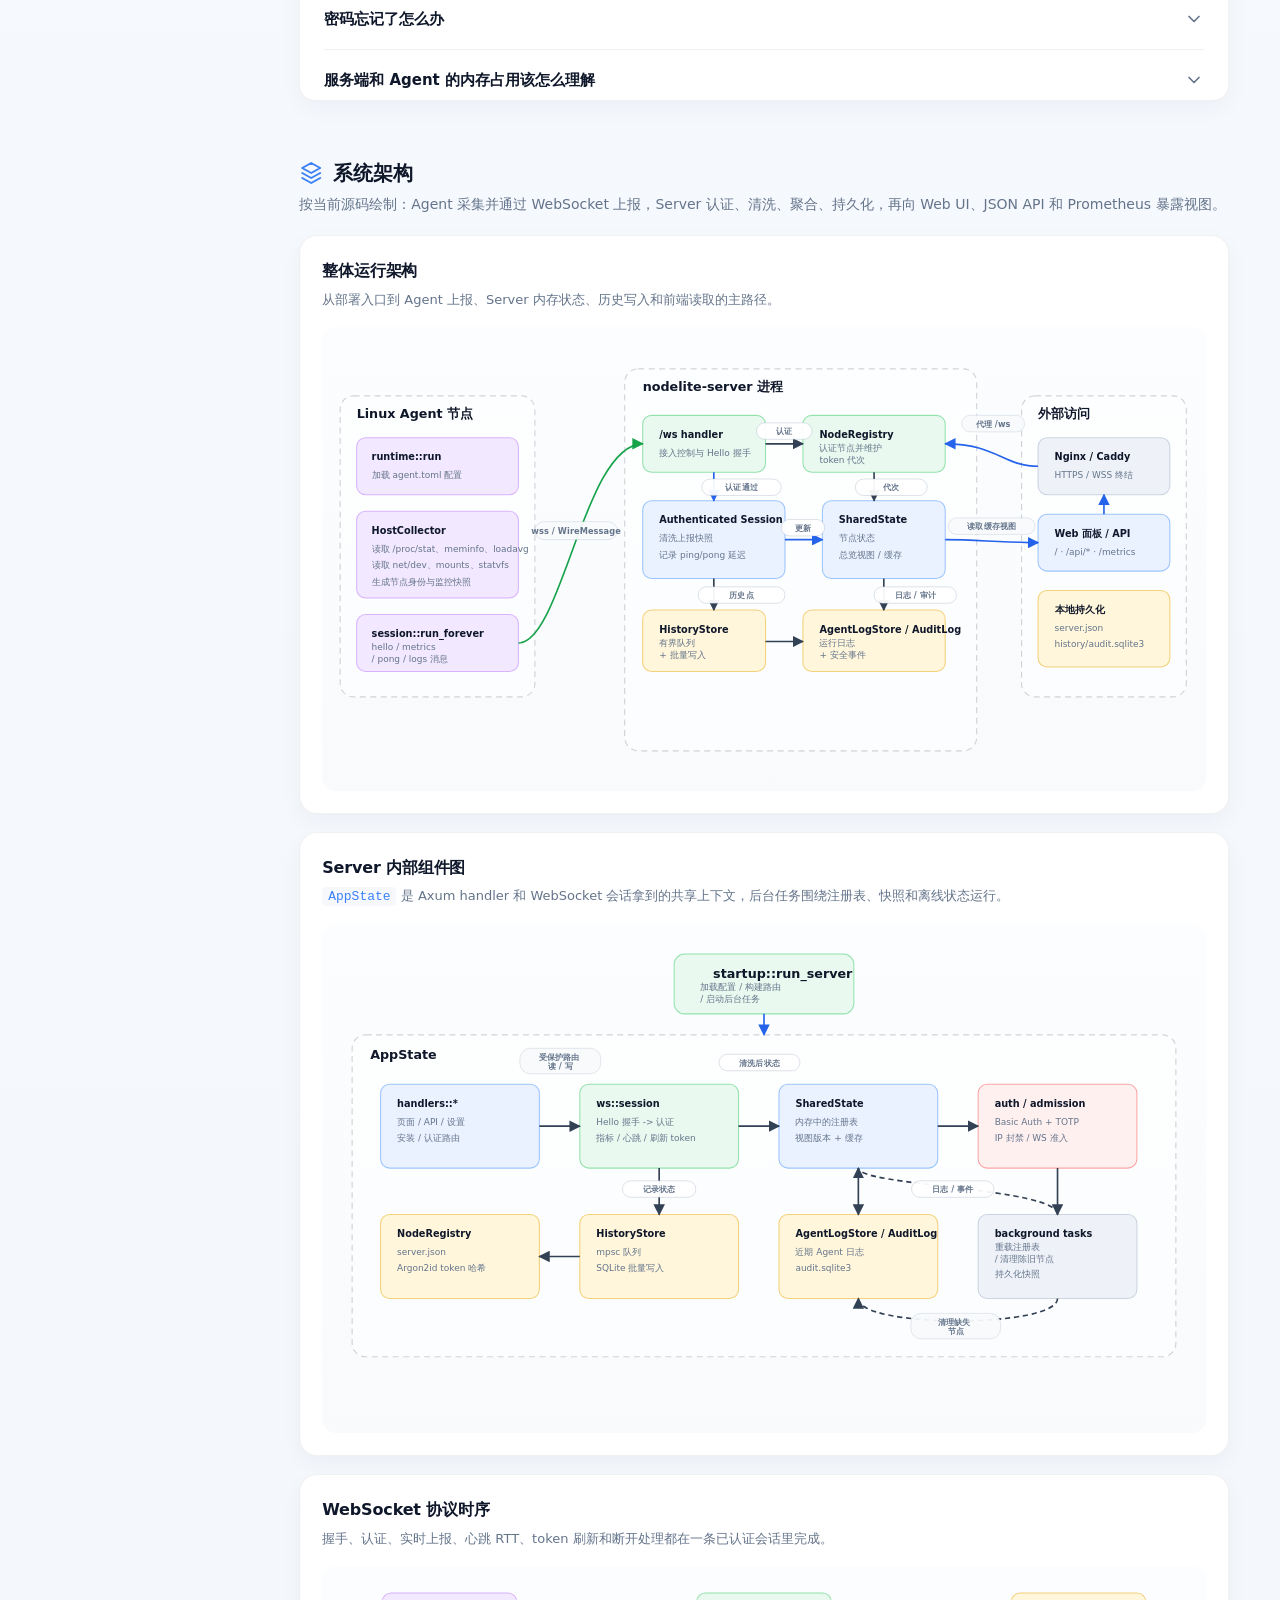
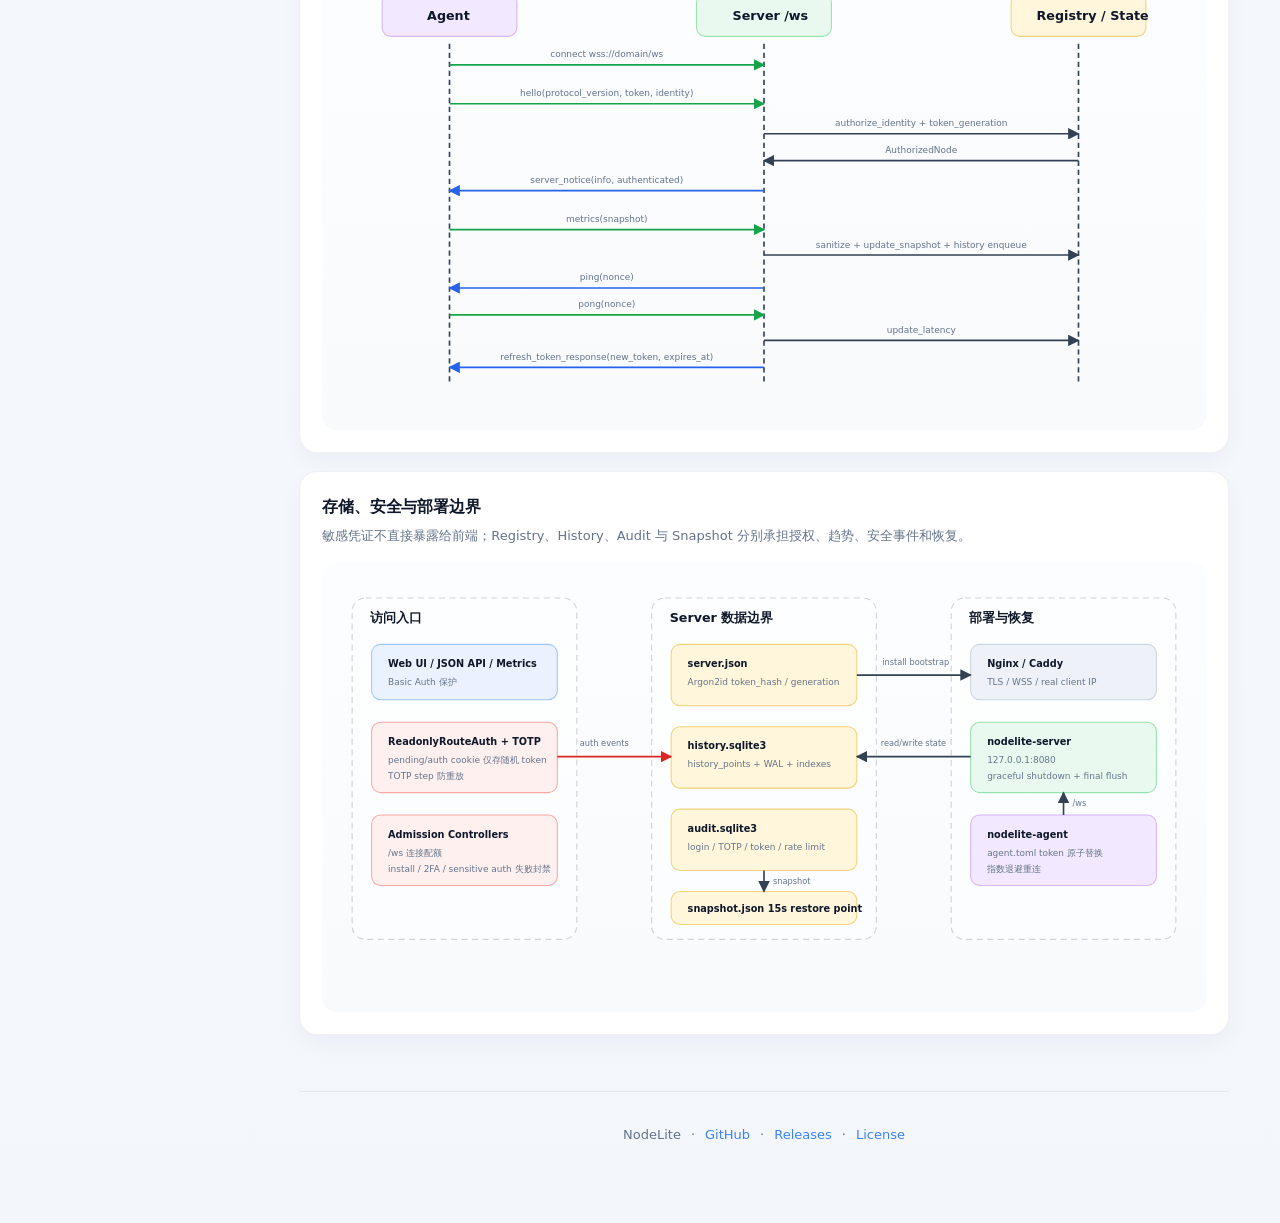
==== commit a09e5b74: "docs(ui): localize architecture diagram annotations" ====
--- a/docs/index.html
+++ b/docs/index.html
@@ -818,6 +818,23 @@
       .arch-svg .small-center { font-size: 12px; fill: var(--text-muted); }
       .arch-svg .tiny-center { font-size: 11px; fill: var(--text-muted); }
       .arch-svg .boundary { fill: rgba(255, 255, 255, 0.64); stroke: rgba(15, 23, 42, 0.18); stroke-width: 1.5; stroke-dasharray: 8 6; }
+      .arch-svg .edge-chip {
+        fill: rgba(255, 255, 255, 0.94);
+        stroke: rgba(148, 163, 184, 0.42);
+        stroke-width: 1;
+      }
+      .arch-svg .edge-chip-soft {
+        fill: rgba(248, 250, 252, 0.94);
+        stroke: rgba(148, 163, 184, 0.32);
+        stroke-width: 1;
+      }
+      .arch-svg .edge-text {
+        font-size: 11px;
+        font-weight: 600;
+        fill: #64748b;
+        text-anchor: middle;
+        letter-spacing: 0.01em;
+      }
       .arch-svg .box-blue { fill: #eaf2ff; stroke: #9cc5ff; stroke-width: 1.4; }
       .arch-svg .box-green { fill: #e9f9ef; stroke: #94e2ad; stroke-width: 1.4; }
       .arch-svg .box-purple { fill: #f2e8ff; stroke: #d8b4fe; stroke-width: 1.4; }
@@ -1633,38 +1650,50 @@
                 <text class="title" x="46" y="122">Linux Agent 节点</text>
                 <rect class="box-purple" x="46" y="148" width="216" height="76" rx="12"></rect>
                 <text class="label" x="66" y="178">runtime::run</text>
-                <text class="small" x="66" y="202">load_agent_config(agent.toml)</text>
+                <text class="small" x="66" y="202">加载 agent.toml 配置</text>
                 <rect class="box-purple" x="46" y="246" width="216" height="116" rx="12"></rect>
                 <text class="label" x="66" y="276">HostCollector</text>
-                <text class="small" x="66" y="300">/proc/stat / meminfo / loadavg</text>
-                <text class="small" x="66" y="322">/proc/net/dev / mounts / statvfs</text>
-                <text class="small" x="66" y="344">NodeIdentity + NodeSnapshot</text>
+                <text class="small" x="66" y="300">读取 /proc/stat、meminfo、loadavg</text>
+                <text class="small" x="66" y="322">读取 net/dev、mounts、statvfs</text>
+                <text class="small" x="66" y="344">生成节点身份与监控快照</text>
                 <rect class="box-purple" x="46" y="384" width="216" height="76" rx="12"></rect>
                 <text class="label" x="66" y="414">session::run_forever</text>
-                <text class="small" x="66" y="438">hello / metrics / pong / logs</text>
+                <text class="small" x="66" y="432">
+                  <tspan x="66" dy="0">hello / metrics</tspan>
+                  <tspan x="66" dy="16">/ pong / logs 消息</tspan>
+                </text>
 
                 <rect class="boundary" x="404" y="56" width="470" height="510" rx="18"></rect>
                 <text class="title" x="428" y="86">nodelite-server 进程</text>
                 <rect class="box-green" x="428" y="118" width="164" height="76" rx="12"></rect>
                 <text class="label" x="450" y="148">/ws handler</text>
-                <text class="small" x="450" y="172">WsAdmission + Hello</text>
+                <text class="small" x="450" y="172">接入控制与 Hello 握手</text>
                 <rect class="box-green" x="642" y="118" width="190" height="76" rx="12"></rect>
                 <text class="label" x="664" y="148">NodeRegistry</text>
-                <text class="small" x="664" y="172">authorize / token generation</text>
+                <text class="small" x="664" y="166">
+                  <tspan x="664" dy="0">认证节点并维护</tspan>
+                  <tspan x="664" dy="16">token 代次</tspan>
+                </text>
                 <rect class="box-blue" x="428" y="232" width="190" height="104" rx="12"></rect>
                 <text class="label" x="450" y="262">Authenticated Session</text>
-                <text class="small" x="450" y="286">sanitize_snapshot</text>
-                <text class="small" x="450" y="308">ping/pong latency</text>
+                <text class="small" x="450" y="286">清洗上报快照</text>
+                <text class="small" x="450" y="308">记录 ping/pong 延迟</text>
                 <rect class="box-blue" x="668" y="232" width="164" height="104" rx="12"></rect>
                 <text class="label" x="690" y="262">SharedState</text>
-                <text class="small" x="690" y="286">NodeStatus</text>
-                <text class="small" x="690" y="308">Overview / cache</text>
+                <text class="small" x="690" y="286">节点状态</text>
+                <text class="small" x="690" y="308">总览视图 / 缓存</text>
                 <rect class="box-yellow" x="428" y="378" width="164" height="82" rx="12"></rect>
                 <text class="label" x="450" y="408">HistoryStore</text>
-                <text class="small" x="450" y="432">bounded queue + batch writer</text>
+                <text class="small" x="450" y="426">
+                  <tspan x="450" dy="0">有界队列</tspan>
+                  <tspan x="450" dy="16">+ 批量写入</tspan>
+                </text>
                 <rect class="box-yellow" x="642" y="378" width="190" height="82" rx="12"></rect>
                 <text class="label" x="664" y="408">AgentLogStore / AuditLog</text>
-                <text class="small" x="664" y="432">runtime logs + security events</text>
+                <text class="small" x="664" y="426">
+                  <tspan x="664" dy="0">运行日志</tspan>
+                  <tspan x="664" dy="16">+ 安全事件</tspan>
+                </text>
 
                 <rect class="boundary" x="934" y="92" width="220" height="402" rx="18"></rect>
                 <text class="title" x="956" y="122">外部访问</text>
@@ -1672,32 +1701,41 @@
                 <text class="label" x="978" y="178">Nginx / Caddy</text>
                 <text class="small" x="978" y="202">HTTPS / WSS 终结</text>
                 <rect class="box-blue" x="956" y="250" width="176" height="76" rx="12"></rect>
-                <text class="label" x="978" y="280">Web UI / API</text>
-                <text class="small" x="978" y="304">/ /api/* /metrics</text>
+                <text class="label" x="978" y="280">Web 面板 / API</text>
+                <text class="small" x="978" y="304">/ · /api/* · /metrics</text>
                 <rect class="box-yellow" x="956" y="352" width="176" height="102" rx="12"></rect>
                 <text class="label" x="978" y="382">本地持久化</text>
                 <text class="small" x="978" y="406">server.json</text>
                 <text class="small" x="978" y="428">history/audit.sqlite3</text>
 
                 <path class="arrow-green" marker-end="url(#arrow-green)" d="M262 422 C320 422 350 156 428 156"></path>
-                <text class="tiny-center" x="338" y="278">wss / WireMessage</text>
+                <rect class="edge-chip-soft" x="284" y="260" width="110" height="24" rx="12"></rect>
+                <text class="edge-text" x="339" y="276">wss / WireMessage</text>
                 <path class="arrow" marker-end="url(#arrow-main)" d="M592 156 H642"></path>
-                <text class="tiny-center" x="617" y="144">authorize</text>
+                <rect class="edge-chip" x="580" y="128" width="74" height="22" rx="11"></rect>
+                <text class="edge-text" x="617" y="143">认证</text>
                 <path class="arrow-blue" marker-end="url(#arrow-blue)" d="M523 194 V232"></path>
-                <text class="tiny-center" x="560" y="218">authenticated</text>
+                <rect class="edge-chip" x="507" y="203" width="106" height="22" rx="11"></rect>
+                <text class="edge-text" x="560" y="218">认证通过</text>
                 <path class="arrow-blue" marker-end="url(#arrow-blue)" d="M618 284 H668"></path>
-                <text class="tiny-center" x="642" y="272">update</text>
+                <rect class="edge-chip" x="613" y="257" width="58" height="22" rx="11"></rect>
+                <text class="edge-text" x="642" y="272">更新</text>
                 <path class="arrow" marker-end="url(#arrow-main)" d="M750 336 V378"></path>
-                <text class="tiny-center" x="792" y="362">logs / audit</text>
+                <rect class="edge-chip" x="737" y="347" width="110" height="22" rx="11"></rect>
+                <text class="edge-text" x="792" y="362">日志 / 审计</text>
                 <path class="arrow" marker-end="url(#arrow-main)" d="M523 336 V378"></path>
-                <text class="tiny-center" x="560" y="362">history point</text>
+                <rect class="edge-chip" x="502" y="347" width="116" height="22" rx="11"></rect>
+                <text class="edge-text" x="560" y="362">历史点</text>
                 <path class="arrow-blue" marker-end="url(#arrow-blue)" d="M832 284 C878 284 900 288 956 288"></path>
-                <text class="tiny-center" x="894" y="270">read cached view</text>
+                <rect class="edge-chip-soft" x="836" y="255" width="116" height="22" rx="11"></rect>
+                <text class="edge-text" x="894" y="270">读取缓存视图</text>
                 <path class="arrow-blue" marker-end="url(#arrow-blue)" d="M1044 250 V224"></path>
                 <path class="arrow-blue" marker-end="url(#arrow-blue)" d="M956 186 C910 186 900 156 832 156"></path>
-                <text class="tiny-center" x="896" y="134">proxy /ws</text>
+                <rect class="edge-chip-soft" x="854" y="118" width="84" height="22" rx="11"></rect>
+                <text class="edge-text" x="896" y="133">代理 /ws</text>
                 <path class="arrow" marker-end="url(#arrow-main)" d="M737 194 V232"></path>
-                <text class="tiny-center" x="760" y="218">generation</text>
+                <rect class="edge-chip" x="712" y="203" width="96" height="22" rx="11"></rect>
+                <text class="edge-text" x="760" y="218">代次</text>
                 <path class="arrow" marker-end="url(#arrow-main)" d="M592 420 H642"></path>
               </svg>
             </div>
@@ -1715,54 +1753,60 @@
                   </marker>
                 </defs>
 
-                <rect class="box-green" x="470" y="40" width="240" height="70" rx="14"></rect>
+                <rect class="box-green" x="470" y="40" width="240" height="80" rx="14"></rect>
                 <text class="title" x="522" y="72">startup::run_server</text>
-                <text class="small" x="505" y="94">load config / build router / spawn tasks</text>
+                <text class="small" x="505" y="88">
+                  <tspan x="505" dy="0">加载配置 / 构建路由</tspan>
+                  <tspan x="505" dy="16">/ 启动后台任务</tspan>
+                </text>
 
                 <rect class="boundary" x="40" y="148" width="1100" height="430" rx="18"></rect>
                 <text class="title" x="64" y="180">AppState</text>
 
                 <rect class="box-blue" x="78" y="214" width="212" height="112" rx="12"></rect>
                 <text class="label" x="100" y="244">handlers::*</text>
-                <text class="small" x="100" y="268">pages / api / settings</text>
-                <text class="small" x="100" y="290">install / auth_routes</text>
+                <text class="small" x="100" y="268">页面 / API / 设置</text>
+                <text class="small" x="100" y="290">安装 / 认证路由</text>
 
                 <rect class="box-green" x="344" y="214" width="212" height="112" rx="12"></rect>
                 <text class="label" x="366" y="244">ws::session</text>
-                <text class="small" x="366" y="268">Hello -> authorize</text>
-                <text class="small" x="366" y="290">metrics / ping / refresh</text>
+                <text class="small" x="366" y="268">Hello 握手 -> 认证</text>
+                <text class="small" x="366" y="290">指标 / 心跳 / 刷新 token</text>
 
                 <rect class="box-blue" x="610" y="214" width="212" height="112" rx="12"></rect>
                 <text class="label" x="632" y="244">SharedState</text>
-                <text class="small" x="632" y="268">Registry in memory</text>
-                <text class="small" x="632" y="290">view_revision + cache</text>
+                <text class="small" x="632" y="268">内存中的注册表</text>
+                <text class="small" x="632" y="290">视图版本 + 缓存</text>
 
                 <rect class="box-red" x="876" y="214" width="212" height="112" rx="12"></rect>
                 <text class="label" x="898" y="244">auth / admission</text>
                 <text class="small" x="898" y="268">Basic Auth + TOTP</text>
-                <text class="small" x="898" y="290">IP blocks / WS permits</text>
+                <text class="small" x="898" y="290">IP 封禁 / WS 准入</text>
 
                 <rect class="box-yellow" x="78" y="388" width="212" height="112" rx="12"></rect>
                 <text class="label" x="100" y="418">NodeRegistry</text>
                 <text class="small" x="100" y="442">server.json</text>
-                <text class="small" x="100" y="464">Argon2id token hash</text>
+                <text class="small" x="100" y="464">Argon2id token 哈希</text>
 
                 <rect class="box-yellow" x="344" y="388" width="212" height="112" rx="12"></rect>
                 <text class="label" x="366" y="418">HistoryStore</text>
-                <text class="small" x="366" y="442">mpsc queue</text>
-                <text class="small" x="366" y="464">SQLite batch writer</text>
+                <text class="small" x="366" y="442">mpsc 队列</text>
+                <text class="small" x="366" y="464">SQLite 批量写入</text>
 
                 <rect class="box-yellow" x="610" y="388" width="212" height="112" rx="12"></rect>
                 <text class="label" x="632" y="418">AgentLogStore / AuditLog</text>
-                <text class="small" x="632" y="442">recent agent logs</text>
+                <text class="small" x="632" y="442">近期 Agent 日志</text>
                 <text class="small" x="632" y="464">audit.sqlite3</text>
 
                 <rect class="box-gray" x="876" y="388" width="212" height="112" rx="12"></rect>
                 <text class="label" x="898" y="418">background tasks</text>
-                <text class="small" x="898" y="442">registry reload / stale reaper</text>
-                <text class="small" x="898" y="464">snapshot persistor</text>
-
-                <path class="arrow-blue" marker-end="url(#arrow-server-blue)" d="M590 110 V148"></path>
+                <text class="small" x="898" y="436">
+                  <tspan x="898" dy="0">重载注册表</tspan>
+                  <tspan x="898" dy="16">/ 清理陈旧节点</tspan>
+                </text>
+                <text class="small" x="898" y="472">持久化快照</text>
+
+                <path class="arrow-blue" marker-end="url(#arrow-server-blue)" d="M590 120 V148"></path>
                 <path class="arrow" marker-end="url(#arrow-server)" d="M290 270 H344"></path>
                 <path class="arrow" marker-end="url(#arrow-server)" d="M556 270 H610"></path>
                 <path class="arrow" marker-end="url(#arrow-server)" d="M822 270 H876"></path>
@@ -1772,16 +1816,21 @@
                 <path class="arrow" marker-end="url(#arrow-server)" d="M344 444 H290"></path>
                 <path class="arrow dashed" marker-end="url(#arrow-server)" d="M982 388 C982 352 716 350 716 326"></path>
                 <path class="arrow dashed" marker-end="url(#arrow-server)" d="M982 500 C982 540 716 540 716 500"></path>
-                <text class="tiny-center" x="318" y="196">
-                  <tspan x="318" dy="0">protected routes</tspan>
-                  <tspan x="318" dy="12">read / write</tspan>
+                <rect class="edge-chip-soft" x="264" y="166" width="108" height="34" rx="14"></rect>
+                <text class="edge-text" x="318" y="182">
+                  <tspan x="318" dy="0">受保护路由</tspan>
+                  <tspan x="318" dy="12">读 / 写</tspan>
                 </text>
-                <text class="tiny-center" x="584" y="196">sanitized status</text>
-                <text class="tiny-center" x="450" y="356">record_status</text>
-                <text class="tiny-center" x="842" y="356">logs / events</text>
-                <text class="tiny-center" x="846" y="542">
-                  <tspan x="846" dy="0">cleanup missing</tspan>
-                  <tspan x="846" dy="12">nodes</tspan>
+                <rect class="edge-chip" x="530" y="174" width="108" height="22" rx="11"></rect>
+                <text class="edge-text" x="584" y="189">清洗后状态</text>
+                <rect class="edge-chip" x="401" y="343" width="98" height="22" rx="11"></rect>
+                <text class="edge-text" x="450" y="358">记录状态</text>
+                <rect class="edge-chip" x="787" y="343" width="110" height="22" rx="11"></rect>
+                <text class="edge-text" x="842" y="358">日志 / 事件</text>
+                <rect class="edge-chip-soft" x="786" y="520" width="120" height="34" rx="14"></rect>
+                <text class="edge-text" x="846" y="536">
+                  <tspan x="846" dy="0">清理缺失</tspan>
+                  <tspan x="846" dy="12">节点</tspan>
                 </text>
               </svg>
             </div>
